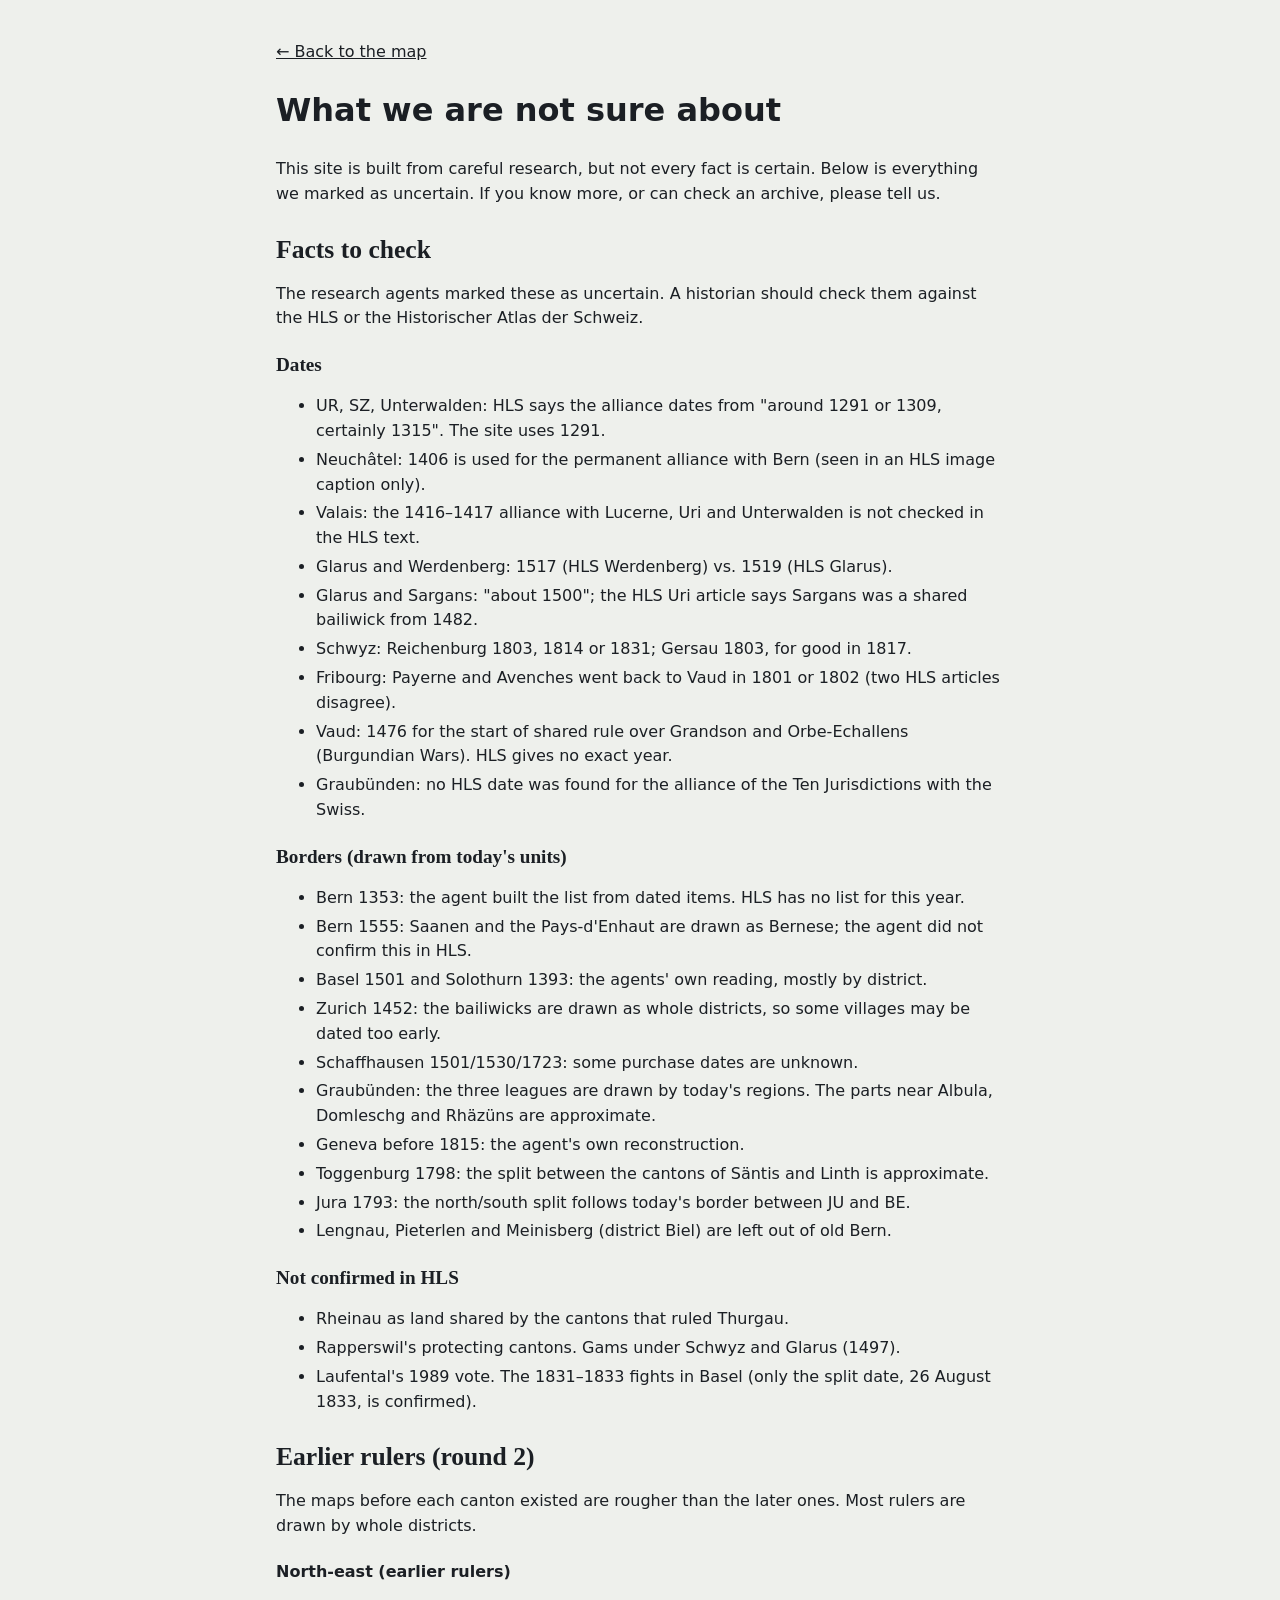
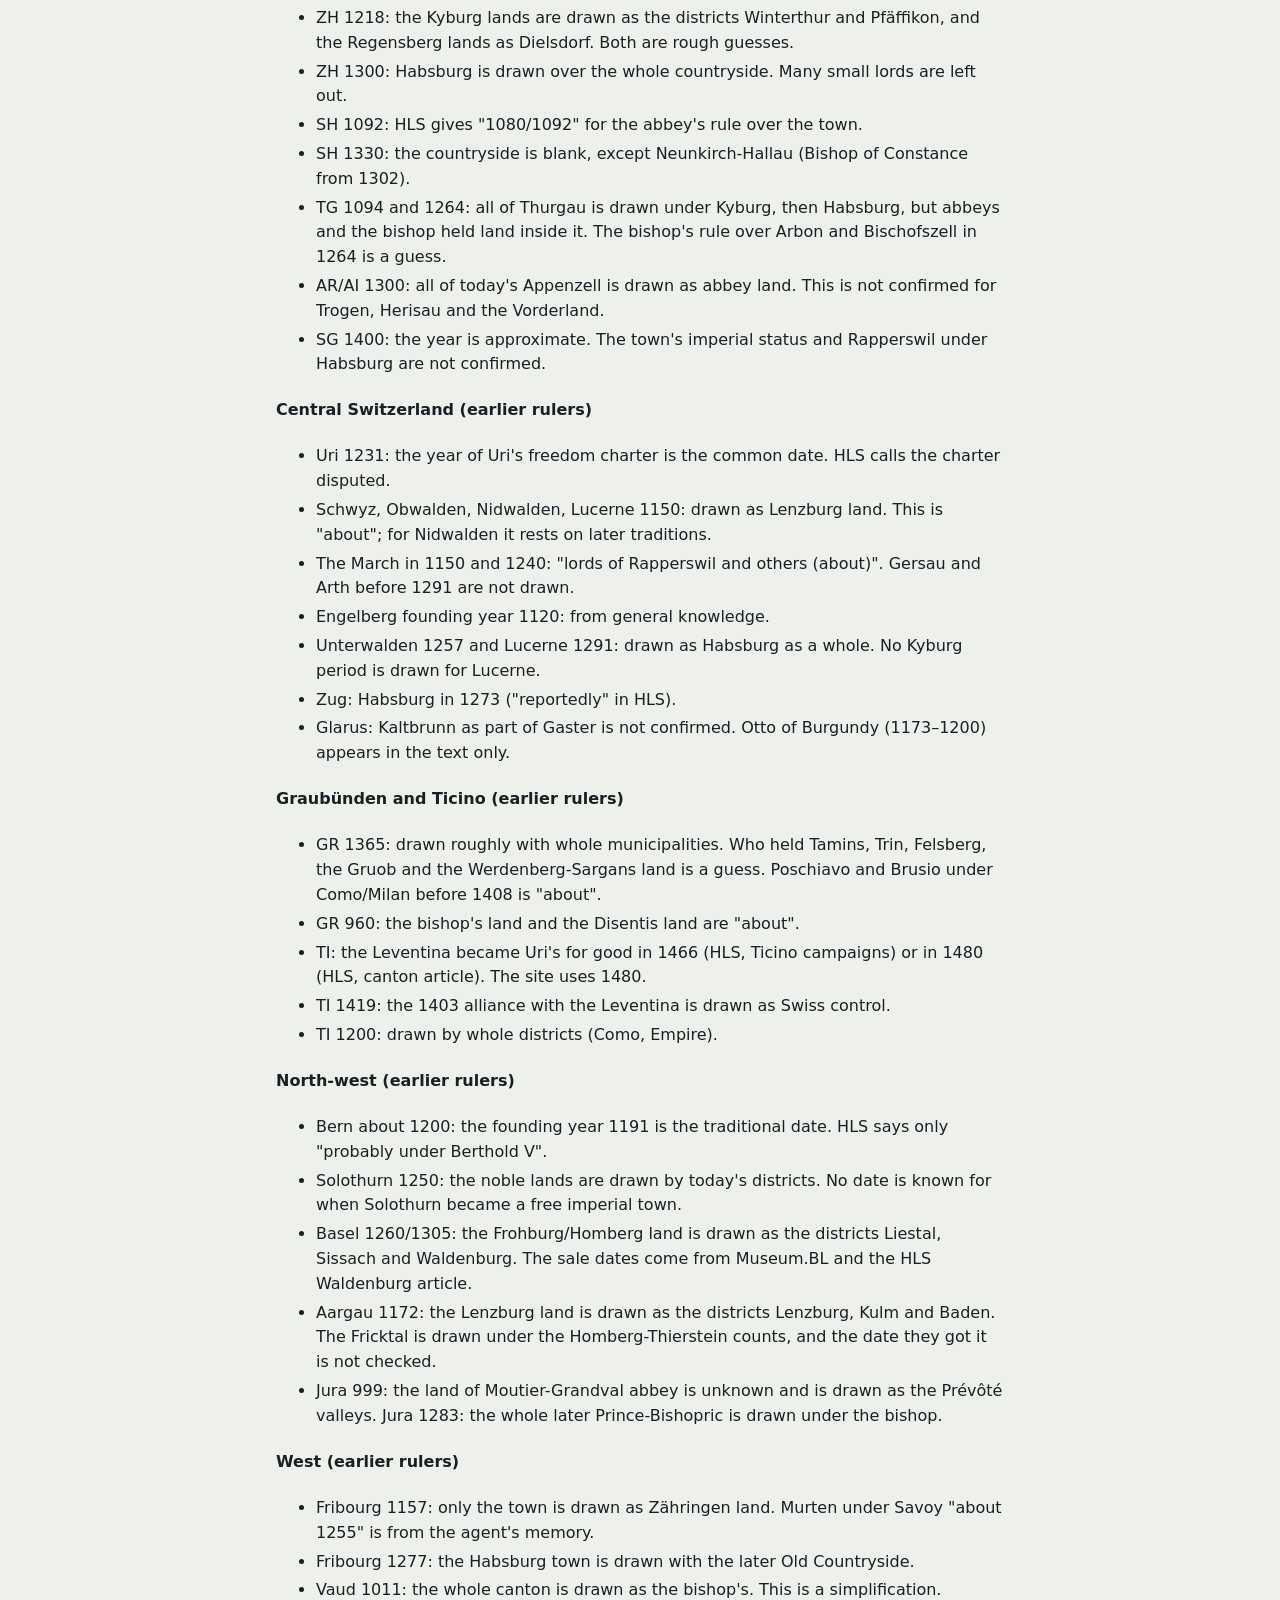
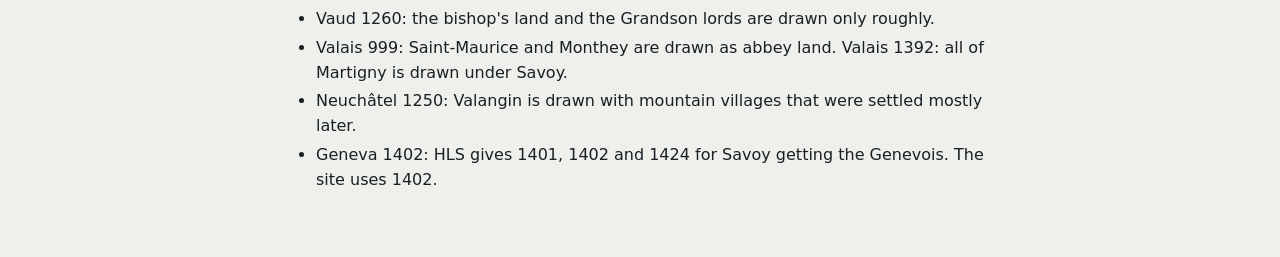
==== uncertain.html @ e4ce3ebe "How Switzerland Grew: Swiss history through maps Main map "Through time" (researched canton borders," ====
<!doctype html>
<html lang="en">
<head>
<meta charset="utf-8">
<meta name="viewport" content="width=device-width, initial-scale=1">
<title>What we are not sure about · How Switzerland Grew</title>
<link rel="stylesheet" href="styles.css">
<style>.doc{max-width:760px;margin:0 auto;padding:24px 16px 48px}.doc h2{font:700 1.6rem/1.2 Fraunces,Georgia,serif;margin:28px 0 8px}.doc h3{font:700 1.2rem/1.3 Fraunces,Georgia,serif;margin:22px 0 6px}.doc li{margin:4px 0}.doc a{color:inherit}</style>
</head>
<body>
<main class="doc">
<p><a href="index.html">← Back to the map</a></p>
<h1>What we are not sure about</h1>
<p>This site is built from careful research, but not every fact is certain. Below is everything we marked as uncertain. If you know more, or can check an archive, please tell us.</p>
<h2>Facts to check</h2>
<p>The research agents marked these as uncertain. A historian should check them against the HLS or the Historischer Atlas der Schweiz.</p>
<h3>Dates</h3>
<ul>
<li>UR, SZ, Unterwalden: HLS says the alliance dates from &quot;around 1291 or 1309, certainly 1315&quot;. The site uses 1291.</li>
<li>Neuchâtel: 1406 is used for the permanent alliance with Bern (seen in an HLS image caption only).</li>
<li>Valais: the 1416–1417 alliance with Lucerne, Uri and Unterwalden is not checked in the HLS text.</li>
<li>Glarus and Werdenberg: 1517 (HLS Werdenberg) vs. 1519 (HLS Glarus).</li>
<li>Glarus and Sargans: &quot;about 1500&quot;; the HLS Uri article says Sargans was a shared bailiwick from 1482.</li>
<li>Schwyz: Reichenburg 1803, 1814 or 1831; Gersau 1803, for good in 1817.</li>
<li>Fribourg: Payerne and Avenches went back to Vaud in 1801 or 1802 (two HLS articles disagree).</li>
<li>Vaud: 1476 for the start of shared rule over Grandson and Orbe-Echallens (Burgundian Wars). HLS gives no exact year.</li>
<li>Graubünden: no HLS date was found for the alliance of the Ten Jurisdictions with the Swiss.</li>
</ul>
<h3>Borders (drawn from today&#x27;s units)</h3>
<ul>
<li>Bern 1353: the agent built the list from dated items. HLS has no list for this year.</li>
<li>Bern 1555: Saanen and the Pays-d&#x27;Enhaut are drawn as Bernese; the agent did not confirm this in HLS.</li>
<li>Basel 1501 and Solothurn 1393: the agents&#x27; own reading, mostly by district.</li>
<li>Zurich 1452: the bailiwicks are drawn as whole districts, so some villages may be dated too early.</li>
<li>Schaffhausen 1501/1530/1723: some purchase dates are unknown.</li>
<li>Graubünden: the three leagues are drawn by today&#x27;s regions. The parts near Albula, Domleschg and Rhäzüns are approximate.</li>
<li>Geneva before 1815: the agent&#x27;s own reconstruction.</li>
<li>Toggenburg 1798: the split between the cantons of Säntis and Linth is approximate.</li>
<li>Jura 1793: the north/south split follows today&#x27;s border between JU and BE.</li>
<li>Lengnau, Pieterlen and Meinisberg (district Biel) are left out of old Bern.</li>
</ul>
<h3>Not confirmed in HLS</h3>
<ul>
<li>Rheinau as land shared by the cantons that ruled Thurgau.</li>
<li>Rapperswil&#x27;s protecting cantons. Gams under Schwyz and Glarus (1497).</li>
<li>Laufental&#x27;s 1989 vote. The 1831–1833 fights in Basel (only the split date, 26 August 1833, is confirmed).</li>
</ul>
<h2>Earlier rulers (round 2)</h2>
<p>The maps before each canton existed are rougher than the later ones. Most rulers are drawn by whole districts.</p>
<h4>North-east (earlier rulers)</h4>
<ul>
<li>ZH 1218: the Kyburg lands are drawn as the districts Winterthur and Pfäffikon, and the Regensberg lands as Dielsdorf. Both are rough guesses.</li>
<li>ZH 1300: Habsburg is drawn over the whole countryside. Many small lords are left out.</li>
<li>SH 1092: HLS gives &quot;1080/1092&quot; for the abbey&#x27;s rule over the town.</li>
<li>SH 1330: the countryside is blank, except Neunkirch-Hallau (Bishop of Constance from 1302).</li>
<li>TG 1094 and 1264: all of Thurgau is drawn under Kyburg, then Habsburg, but abbeys and the bishop held land inside it. The bishop&#x27;s rule over Arbon and Bischofszell in 1264 is a guess.</li>
<li>AR/AI 1300: all of today&#x27;s Appenzell is drawn as abbey land. This is not confirmed for Trogen, Herisau and the Vorderland.</li>
<li>SG 1400: the year is approximate. The town&#x27;s imperial status and Rapperswil under Habsburg are not confirmed.</li>
</ul>
<h4>Central Switzerland (earlier rulers)</h4>
<ul>
<li>Uri 1231: the year of Uri&#x27;s freedom charter is the common date. HLS calls the charter disputed.</li>
<li>Schwyz, Obwalden, Nidwalden, Lucerne 1150: drawn as Lenzburg land. This is &quot;about&quot;; for Nidwalden it rests on later traditions.</li>
<li>The March in 1150 and 1240: &quot;lords of Rapperswil and others (about)&quot;. Gersau and Arth before 1291 are not drawn.</li>
<li>Engelberg founding year 1120: from general knowledge.</li>
<li>Unterwalden 1257 and Lucerne 1291: drawn as Habsburg as a whole. No Kyburg period is drawn for Lucerne.</li>
<li>Zug: Habsburg in 1273 (&quot;reportedly&quot; in HLS).</li>
<li>Glarus: Kaltbrunn as part of Gaster is not confirmed. Otto of Burgundy (1173–1200) appears in the text only.</li>
</ul>
<h4>Graubünden and Ticino (earlier rulers)</h4>
<ul>
<li>GR 1365: drawn roughly with whole municipalities. Who held Tamins, Trin, Felsberg, the Gruob and the Werdenberg-Sargans land is a guess. Poschiavo and Brusio under Como/Milan before 1408 is &quot;about&quot;.</li>
<li>GR 960: the bishop&#x27;s land and the Disentis land are &quot;about&quot;.</li>
<li>TI: the Leventina became Uri&#x27;s for good in 1466 (HLS, Ticino campaigns) or in 1480 (HLS, canton article). The site uses 1480.</li>
<li>TI 1419: the 1403 alliance with the Leventina is drawn as Swiss control.</li>
<li>TI 1200: drawn by whole districts (Como, Empire).</li>
</ul>
<h4>North-west (earlier rulers)</h4>
<ul>
<li>Bern about 1200: the founding year 1191 is the traditional date. HLS says only &quot;probably under Berthold V&quot;.</li>
<li>Solothurn 1250: the noble lands are drawn by today&#x27;s districts. No date is known for when Solothurn became a free imperial town.</li>
<li>Basel 1260/1305: the Frohburg/Homberg land is drawn as the districts Liestal, Sissach and Waldenburg. The sale dates come from Museum.BL and the HLS Waldenburg article.</li>
<li>Aargau 1172: the Lenzburg land is drawn as the districts Lenzburg, Kulm and Baden. The Fricktal is drawn under the Homberg-Thierstein counts, and the date they got it is not checked.</li>
<li>Jura 999: the land of Moutier-Grandval abbey is unknown and is drawn as the Prévôté valleys. Jura 1283: the whole later Prince-Bishopric is drawn under the bishop.</li>
</ul>
<h4>West (earlier rulers)</h4>
<ul>
<li>Fribourg 1157: only the town is drawn as Zähringen land. Murten under Savoy &quot;about 1255&quot; is from the agent&#x27;s memory.</li>
<li>Fribourg 1277: the Habsburg town is drawn with the later Old Countryside.</li>
<li>Vaud 1011: the whole canton is drawn as the bishop&#x27;s. This is a simplification.</li>
<li>Vaud 1260: the bishop&#x27;s land and the Grandson lords are drawn only roughly.</li>
<li>Valais 999: Saint-Maurice and Monthey are drawn as abbey land. Valais 1392: all of Martigny is drawn under Savoy.</li>
<li>Neuchâtel 1250: Valangin is drawn with mountain villages that were settled mostly later.</li>
<li>Geneva 1402: HLS gives 1401, 1402 and 1424 for Savoy getting the Genevois. The site uses 1402.</li>
</ul>
</main>
</body>
</html>
---- styles.css ----
:root {
  --bg: #eef0ec;
  --panel: #fbfbf9;
  --ink: #1b1f24;
  --muted: #5b636c;
  --line: #c9cdc6;
  --empty: #dcdfd8;
  --outside: #e8eae5;
  --border: #ffffff;
  --water: #b9d3e0;
  --accent: #b3261e;
  /* Old confederation in reds, the cantons of 1803 and later in blues. */
  --w1291: #7d1a12;
  --w1353: #b3261e;
  --w1513: #e07052;
  --w1803: #1f5f80;
  --w1815: #4d93b5;
  --w1979: #93c2d6;
  /* Bern mode */
  --bern: #b3261e;
  --shared: #e9a191;
  --oberland: #d49a1c;
  --leman: #3b8a5a;
  --aargau: #1f5f80;
  --former: #b5afa2;
  --jura: #d49a1c;
  --laufen: #1f5f80;
  --moutier: #6a4c9c;
  /* Status before 1798 */
  --k-ally: #3b8a5a;
  --k-one: #d49a1c;
  --k-common: #7a5aa6;
  --k-foreign: #8a97a3;
  --k-old13: #d9a69c;
  --c-core: #b3261e;
  --c-other: #8a97a3;
  /* Earlier rulers: one fixed colour each */
  --lord-habsburg: #c9a227;
  --lord-kyburg: #8c6d46;
  --lord-zahringen: #2f7d6d;
  --lord-lenzburg: #7c9440;
  --lord-savoy: #3a5f9e;
  --lord-bishop: #8e3b62;
  --lord-abbey: #c77fa8;
  --lord-empire: #5f6b76;
  --lord-milan: #c56a2d;
  --lord-noble: #a39a83;
  color-scheme: light;
}
@media (prefers-color-scheme: dark) {
  :root {
    --bg: #14171a;
    --panel: #1c2024;
    --ink: #e9e7e2;
    --muted: #9aa2aa;
    --line: #353b42;
    --empty: #2a2f35;
    --outside: #20252a;
    --border: #14171a;
    --water: #24414f;
    --accent: #f07a64;
    --w1291: #9c2a1f;
    --w1353: #cf3b2e;
    --w1513: #ee8b6f;
    --w1803: #2f78a0;
    --w1815: #5ea7c9;
    --w1979: #a6d0e2;
    --bern: #cf3b2e;
    --shared: #8e4d42;
    --former: #5a564e;
    --k-ally: #4a9e6b;
    --k-common: #8f70bd;
    --k-foreign: #5f6b76;
    --k-old13: #6e3a32;
    --c-core: #cf3b2e;
    --c-other: #5f6b76;
    color-scheme: dark;
  }
}

* { box-sizing: border-box; }
html, body { margin: 0; }
body {
  background: var(--bg);
  color: var(--ink);
  font: 16px/1.55 "IBM Plex Sans", system-ui, sans-serif;
}
button { font: inherit; color: inherit; }
:focus-visible { outline: 3px solid var(--accent); outline-offset: 2px; }

.top {
  display: flex; flex-wrap: wrap; gap: 12px 24px;
  align-items: end; justify-content: space-between;
  padding: 20px 24px 12px;
}
.brand h1 {
  font: 700 clamp(1.6rem, 3vw, 2.3rem)/1.1 "Fraunces", Georgia, serif;
  margin: 0; letter-spacing: -0.01em;
}
.brand p { margin: 4px 0 0; color: var(--muted); }

.modes { display: flex; border: 1px solid var(--line); border-radius: 999px; padding: 3px; background: var(--panel); }
.modes { flex-wrap: wrap; }
.modes button {
  border: 0; background: transparent; padding: 8px 16px; border-radius: 999px;
  cursor: pointer; font-weight: 500; color: var(--muted);
}
.modes button[aria-selected="true"] { background: var(--ink); color: var(--panel); }

.layout {
  display: grid; grid-template-columns: minmax(0, 1fr) 380px;
  gap: 20px; padding: 0 24px 20px; align-items: start;
}
.stage { min-width: 0; }
.map-wrap {
  position: relative; background: var(--panel); border: 1px solid var(--line);
  border-radius: 14px; overflow: hidden;
}
#map { display: block; width: 100%; height: auto; }
.map-note {
  position: absolute; left: 12px; bottom: 10px; right: 12px;
  font-size: 0.8rem; color: var(--muted); pointer-events: none;
}

.territory { stroke: var(--border); stroke-width: 0.8; transition: fill 0.4s; vector-effect: non-scaling-stroke; }
.stripes { stroke: none; pointer-events: none; }
.empty { fill: var(--empty); }
.outline { fill: none; stroke: var(--ink); stroke-width: 0.8; opacity: 0.45; vector-effect: non-scaling-stroke; }
.outside-land { fill: var(--outside); stroke: var(--muted); stroke-width: 0.6; stroke-dasharray: 3 3; opacity: 0.6; vector-effect: non-scaling-stroke; }
.lake { fill: var(--water); stroke: none; }
.focus-line { fill: none; stroke: var(--ink); stroke-width: 1.6; stroke-linejoin: round; vector-effect: non-scaling-stroke; }
.label {
  font: 600 11px "IBM Plex Sans", sans-serif; fill: var(--ink);
  paint-order: stroke; stroke: var(--panel); stroke-width: 3px; stroke-linejoin: round;
  pointer-events: none; text-anchor: middle;
}
.label.off { fill: var(--muted); font-weight: 400; }
.label.minor { font-weight: 500; }

.picker[hidden] { display: none; }
.picker { margin: 0 0 12px; padding-bottom: 10px; border-bottom: 1px solid var(--line); }
.picker-title { margin: 0 0 4px; font-size: 0.85rem; font-weight: 600; color: var(--muted); }
#picker-map { width: 100%; height: auto; display: block; }
.pick { fill: var(--empty); stroke: var(--panel); stroke-width: 0.8; cursor: pointer; transition: fill 0.2s; }
.pick:hover, .pick:focus-visible { fill: var(--k-old13); outline: none; }
.pick.on { fill: var(--c-core); }
.pick-label { font: 600 8px "IBM Plex Sans", sans-serif; fill: var(--ink); pointer-events: none; text-anchor: middle; }
.pick-label.on { fill: #fff; }
.notes { margin-top: 14px; padding-top: 10px; border-top: 1px solid var(--line); font-size: 0.82rem; color: var(--muted); }
.notes summary { cursor: pointer; font-weight: 600; }
.summary { margin: 0 0 12px; padding-bottom: 12px; border-bottom: 1px solid var(--line); color: var(--muted); font-size: 0.92rem; }
.today-line { fill: none; stroke: var(--ink); stroke-width: 1.2; stroke-dasharray: 4 3; vector-effect: non-scaling-stroke; }
.river-wrap { position: relative; }
.river-map { height: min(68vh, 640px); border: 1px solid var(--line); border-radius: 14px; overflow: hidden; background: var(--panel); }
.fade {
  position: absolute; z-index: 500; left: 12px; bottom: 26px; display: flex; align-items: center; gap: 8px;
  background: var(--panel); border: 1px solid var(--line); border-radius: 999px; padding: 6px 14px; font-size: 0.85rem; font-weight: 600;
}
.fade[hidden] { display: none; }
.fade button { border: 0; background: none; font: inherit; font-weight: 600; cursor: pointer; padding: 0; color: var(--ink); }
.fade button[aria-pressed="true"] { color: #1f6fd1; }
.fade input[hidden] { display: none; }
.river-tip { font: 600 12px "IBM Plex Sans", sans-serif; }
.why { margin: 4px 0 14px; padding: 10px 12px; background: var(--bg); border-left: 3px solid #1f6fd1; border-radius: 6px; }
.why[hidden] { display: none; }
.why summary { cursor: pointer; font-weight: 600; }
.why p { margin: 8px 0 0; font-size: 0.92rem; }
.gantt { margin: 4px 0 14px; }
.gantt[hidden] { display: none; }
.gantt figcaption { font-size: 0.85rem; color: var(--muted); margin-bottom: 4px; }
.gantt svg { width: 100%; height: auto; display: block; }
.gantt .gx { font: 500 9px "IBM Plex Sans", sans-serif; fill: var(--muted); text-anchor: middle; }
.gantt .gl { stroke: var(--line); stroke-width: 0.6; }
.gantt .gname { font: 500 9.5px "IBM Plex Sans", sans-serif; fill: var(--ink); text-anchor: end; }
.gantt .row { cursor: pointer; outline: none; }
.gantt .row .hit { fill: transparent; }
.gantt .row:hover .hit, .gantt .row:focus-visible .hit { fill: var(--bg); }
.gantt .row.off { opacity: 0.35; }
.gantt .now { stroke: var(--ink); stroke-width: 1.2; stroke-dasharray: 3 2; }
.river-image { margin: 4px 0 14px; }
.river-image[hidden] { display: none; }
.river-image img { width: 100%; height: auto; display: block; border-radius: 8px; border: 1px solid var(--line); }
.river-image figcaption { font-size: 0.8rem; color: var(--muted); margin-top: 6px; }
.river-image figcaption a { color: inherit; }
.river-pick { margin: 0 0 12px; padding-bottom: 12px; border-bottom: 1px solid var(--line); }
.river-pick[hidden] { display: none; }
.chips { display: flex; flex-wrap: wrap; gap: 6px; max-height: 7.6rem; overflow-y: auto; padding: 2px; }
.chips button {
  border: 1px solid var(--line); background: var(--bg); border-radius: 999px; padding: 4px 10px;
  font-size: 0.85rem; cursor: pointer;
}
.chip-head { flex-basis: 100%; font-size: 0.75rem; font-weight: 600; color: var(--muted); text-transform: uppercase; letter-spacing: 0.04em; margin-top: 4px; }
.gantt .gname.regional { fill: var(--muted); }
.chips button[aria-pressed="true"] { background: var(--ink); color: var(--panel); border-color: var(--ink); }
.timeline {
  display: flex; align-items: center; gap: 6px; margin-top: 12px;
}
.step {
  flex: none; width: 38px; height: 38px; border-radius: 50%;
  border: 1px solid var(--line); background: var(--panel); cursor: pointer; font-size: 1.2rem; line-height: 1;
}
.step.play { font-size: 0.85rem; }
.ticks {
  flex: 1; display: flex; gap: 4px; list-style: none; margin: 0; padding: 0;
  overflow-x: auto; scrollbar-width: thin;
}
.ticks li { flex: 1 0 auto; }
.ticks button {
  width: 100%; border: 1px solid transparent; background: transparent; border-radius: 8px;
  padding: 6px 6px; cursor: pointer; font-variant-numeric: tabular-nums; font-size: 0.85rem; color: var(--muted);
  border-bottom: 3px solid var(--line);
}
.ticks button[aria-current="true"] { color: var(--ink); font-weight: 600; border-bottom-color: var(--accent); background: var(--panel); }

.panel {
  background: var(--panel); border: 1px solid var(--line); border-radius: 14px;
  padding: 22px 22px 18px; position: sticky; top: 16px;
}
.year {
  margin: 0; font: 700 3.2rem/1 "Fraunces", Georgia, serif; color: var(--accent);
  font-variant-numeric: tabular-nums;
}
.year.long { font-size: 2.2rem; }
.panel h2 { font: 700 1.35rem/1.25 "Fraunces", Georgia, serif; margin: 8px 0 10px; }
.text p { margin: 0 0 10px; }
.stat { margin: 6px 0 12px; font-weight: 600; }
.stat span { color: var(--muted); font-weight: 400; }
.legend { list-style: none; margin: 0; padding: 12px 0 0; border-top: 1px solid var(--line); display: grid; gap: 6px; font-size: 0.88rem; }
.legend li { display: flex; gap: 8px; align-items: flex-start; }
.swatch { flex: none; width: 14px; height: 14px; border-radius: 3px; margin-top: 3px; }
.chart { margin: 16px 0 0; padding-top: 12px; border-top: 1px solid var(--line); }
.chart figcaption { font-size: 0.85rem; color: var(--muted); margin-bottom: 6px; }
#chart-svg { width: 100%; height: auto; display: block; }
.bar { fill: var(--former); }
.bar.on { fill: var(--bern); }
.bar-label { font: 500 10px "IBM Plex Sans", sans-serif; fill: var(--muted); text-anchor: middle; }
.bar-value { font: 600 10px "IBM Plex Sans", sans-serif; fill: var(--ink); text-anchor: middle; }

.foot { padding: 4px 24px 32px; color: var(--muted); font-size: 0.85rem; max-width: 900px; }
.foot a { color: inherit; }

@media (max-width: 900px) {
  .top { padding: 16px 16px 10px; }
  .layout { grid-template-columns: minmax(0, 1fr); padding: 0 16px 16px; }
  .panel { position: static; }
  .foot { padding: 4px 16px 24px; }
  .modes { width: 100%; }
  .modes button { flex: 1; padding: 8px 8px; font-size: 0.9rem; }
  .year { font-size: 2.6rem; }
  .map-note { position: static; padding: 0 12px 10px; }
}
.legend[hidden] { display: none; }

/* Layout v2: links to the other site, Stories page */
.links a { color: var(--muted); font-size: 0.9rem; }
.links a:hover { color: var(--ink); }
.layout[hidden], .stories[hidden] { display: none; }
.back { color: var(--muted); font-size: 0.9rem; }
.back[hidden] { display: none; }
.stories { padding: 0 24px 24px; max-width: 1100px; }
.stories h2 { font: 700 1.8rem/1.2 "Fraunces", Georgia, serif; margin: 4px 0 4px; }
.cards { list-style: none; padding: 0; margin: 16px 0 0; display: grid; grid-template-columns: repeat(auto-fill, minmax(240px, 1fr)); gap: 14px; }
.card { background: var(--panel); border: 1px solid var(--line); border-radius: 14px; padding: 16px; display: flex; flex-direction: column; gap: 6px; }
.card h3 { margin: 0; font: 700 1.15rem/1.25 "Fraunces", Georgia, serif; }
.card p { margin: 0; color: var(--muted); font-size: 0.92rem; flex: 1; }
.card button { align-self: flex-start; margin-top: 6px; border: 0; background: var(--ink); color: var(--panel); border-radius: 999px; padding: 6px 14px; cursor: pointer; font-weight: 500; }
.card.later { opacity: 0.6; }
.badge { align-self: flex-start; font-size: 0.72rem; text-transform: uppercase; letter-spacing: 0.05em; color: var(--muted); border: 1px solid var(--line); border-radius: 999px; padding: 1px 8px; }
@media (max-width: 900px) { .stories { padding: 0 16px 16px; } }
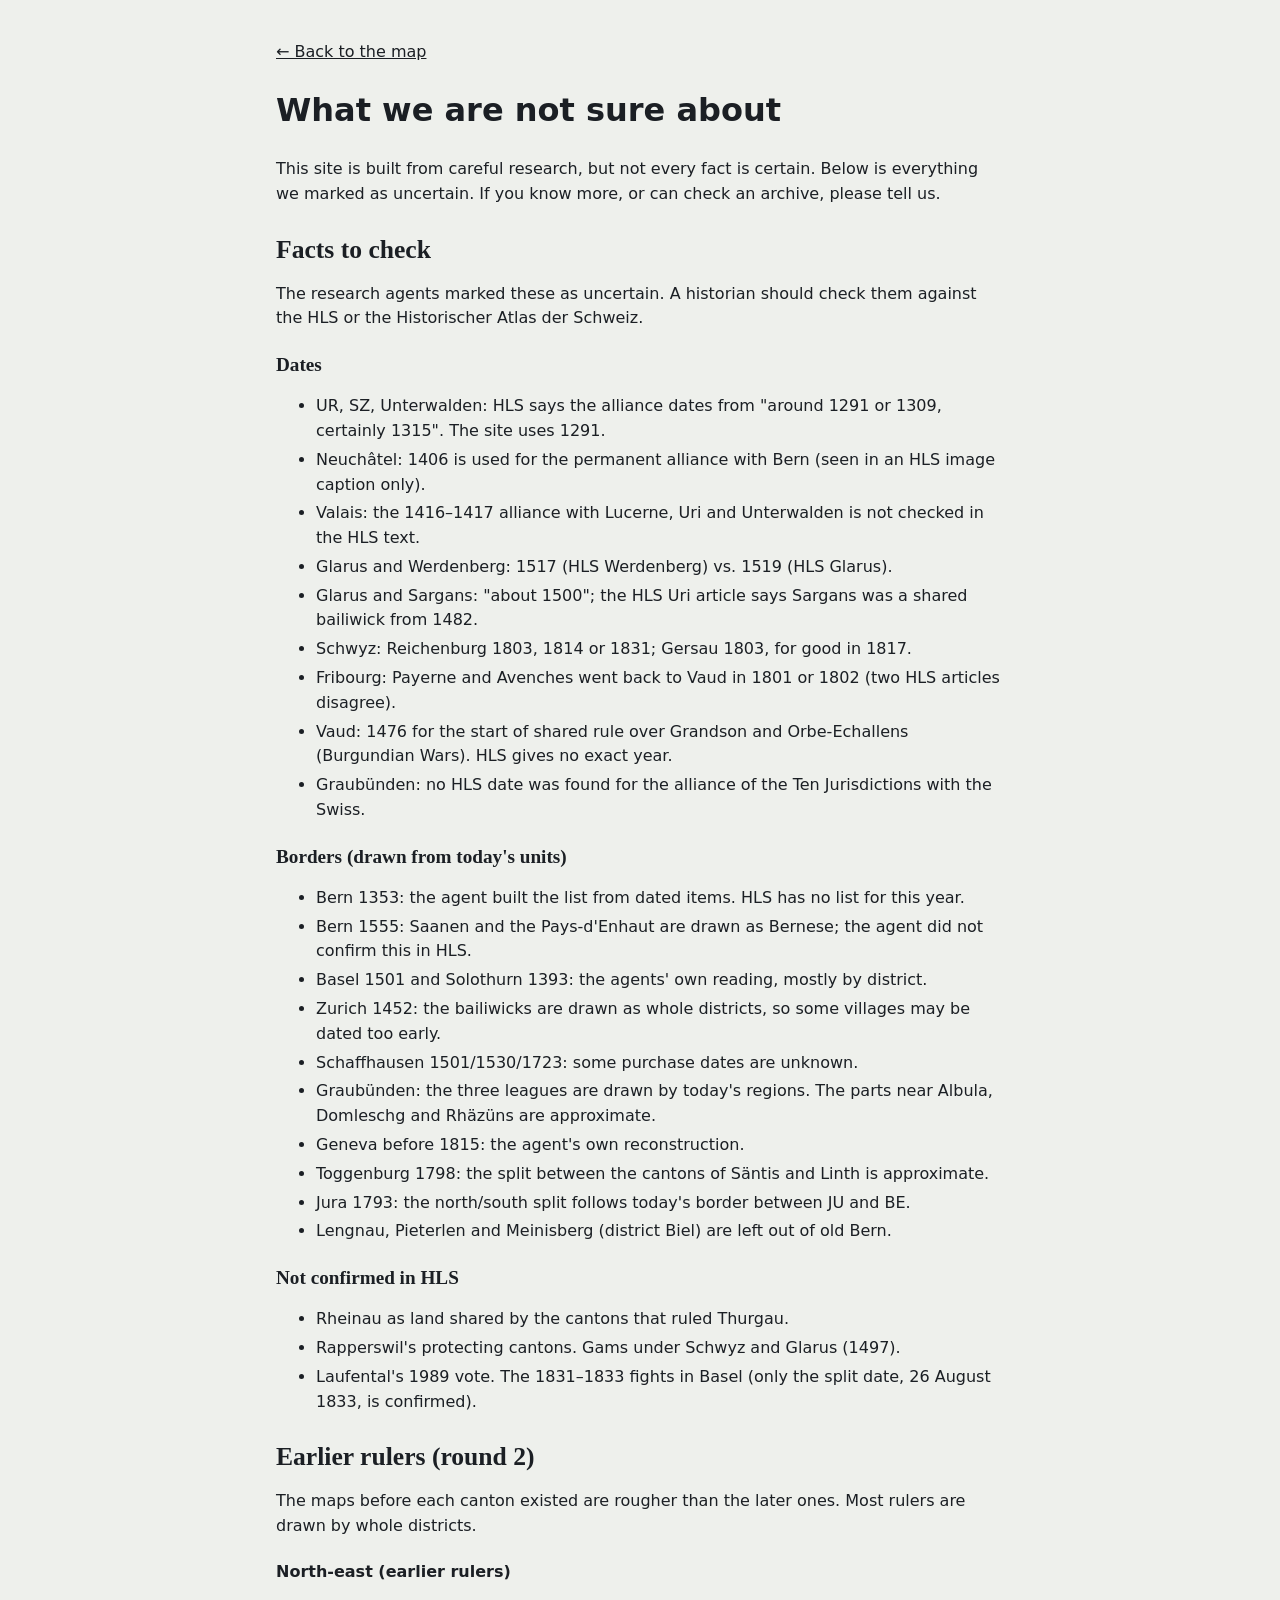
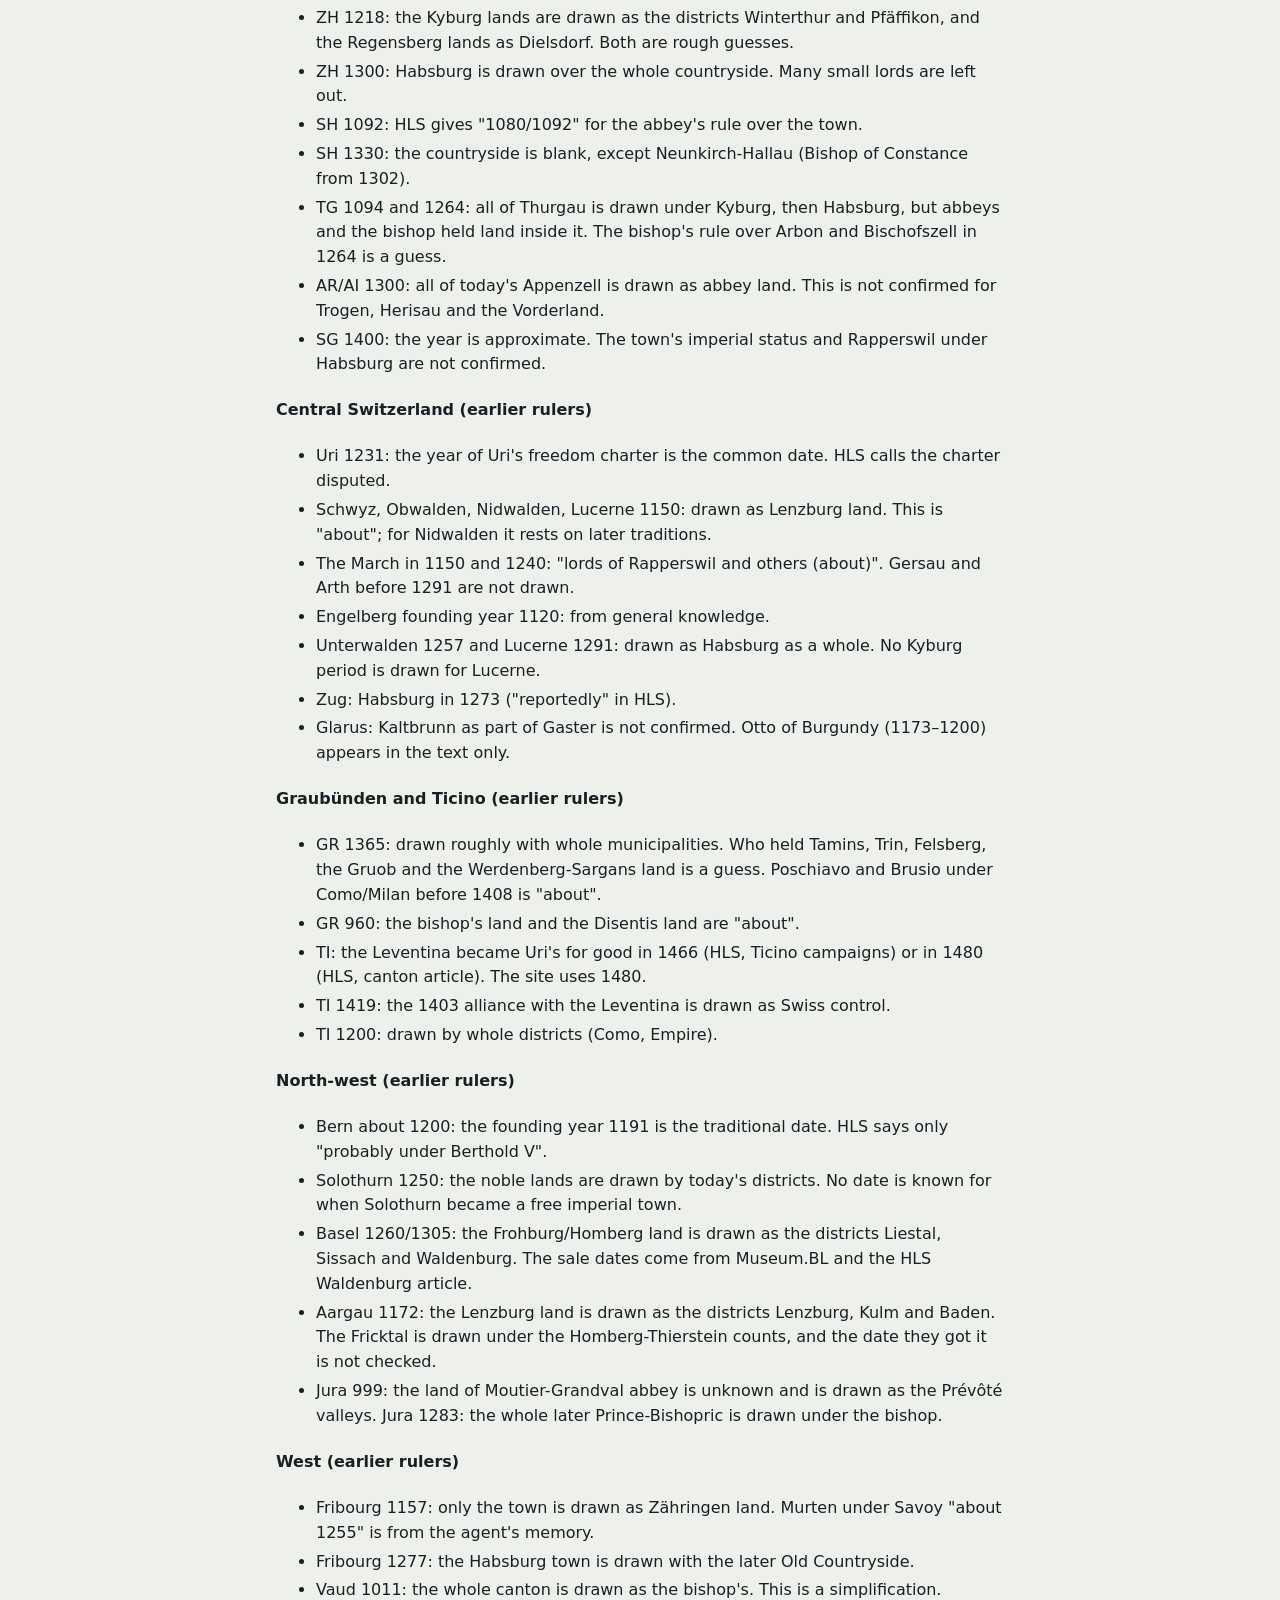
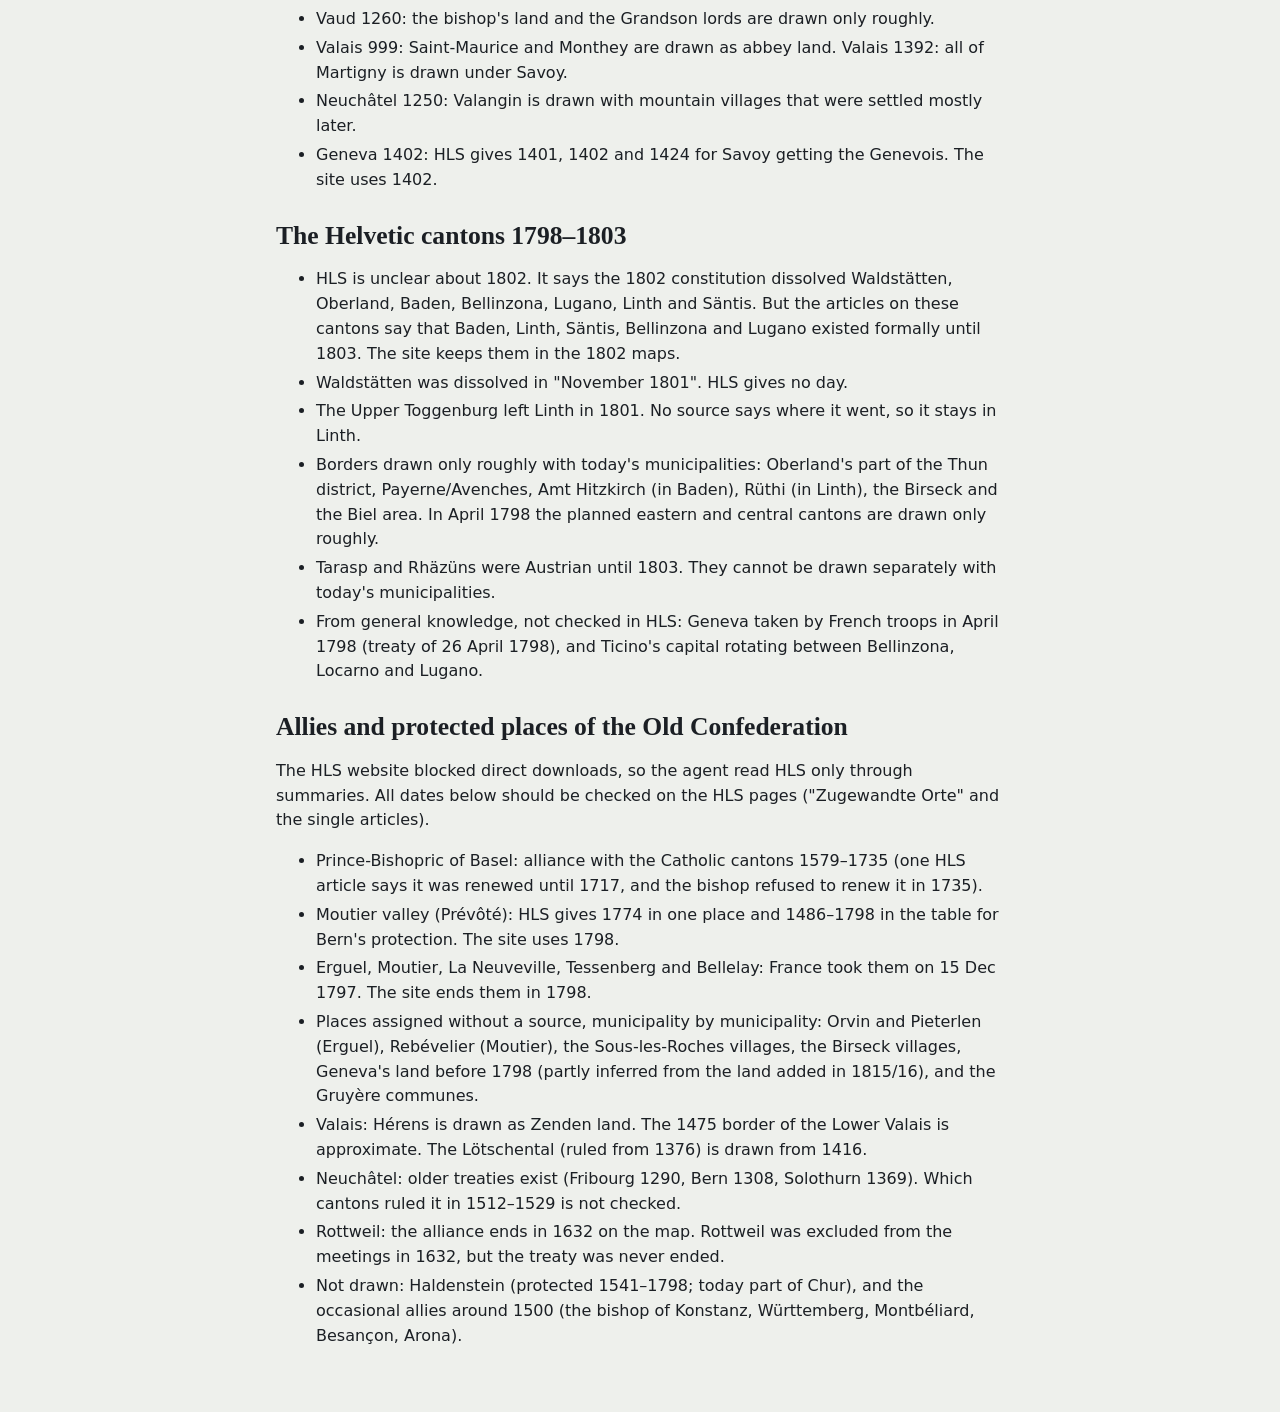
==== commit 2a93cb06: "Phase 2: the full Old Confederation and the Helvetic cantons - 30 allies, protected places and ruled" ====
--- a/uncertain.html
+++ b/uncertain.html
@@ -93,6 +93,27 @@
 <li>Neuchâtel 1250: Valangin is drawn with mountain villages that were settled mostly later.</li>
 <li>Geneva 1402: HLS gives 1401, 1402 and 1424 for Savoy getting the Genevois. The site uses 1402.</li>
 </ul>
+<h2>The Helvetic cantons 1798–1803</h2>
+<ul>
+<li>HLS is unclear about 1802. It says the 1802 constitution dissolved Waldstätten, Oberland, Baden, Bellinzona, Lugano, Linth and Säntis. But the articles on these cantons say that Baden, Linth, Säntis, Bellinzona and Lugano existed formally until 1803. The site keeps them in the 1802 maps.</li>
+<li>Waldstätten was dissolved in &quot;November 1801&quot;. HLS gives no day.</li>
+<li>The Upper Toggenburg left Linth in 1801. No source says where it went, so it stays in Linth.</li>
+<li>Borders drawn only roughly with today&#x27;s municipalities: Oberland&#x27;s part of the Thun district, Payerne/Avenches, Amt Hitzkirch (in Baden), Rüthi (in Linth), the Birseck and the Biel area. In April 1798 the planned eastern and central cantons are drawn only roughly.</li>
+<li>Tarasp and Rhäzüns were Austrian until 1803. They cannot be drawn separately with today&#x27;s municipalities.</li>
+<li>From general knowledge, not checked in HLS: Geneva taken by French troops in April 1798 (treaty of 26 April 1798), and Ticino&#x27;s capital rotating between Bellinzona, Locarno and Lugano.</li>
+</ul>
+<h2>Allies and protected places of the Old Confederation</h2>
+<p>The HLS website blocked direct downloads, so the agent read HLS only through summaries. All dates below should be checked on the HLS pages (&quot;Zugewandte Orte&quot; and the single articles).</p>
+<ul>
+<li>Prince-Bishopric of Basel: alliance with the Catholic cantons 1579–1735 (one HLS article says it was renewed until 1717, and the bishop refused to renew it in 1735).</li>
+<li>Moutier valley (Prévôté): HLS gives 1774 in one place and 1486–1798 in the table for Bern&#x27;s protection. The site uses 1798.</li>
+<li>Erguel, Moutier, La Neuveville, Tessenberg and Bellelay: France took them on 15 Dec 1797. The site ends them in 1798.</li>
+<li>Places assigned without a source, municipality by municipality: Orvin and Pieterlen (Erguel), Rebévelier (Moutier), the Sous-les-Roches villages, the Birseck villages, Geneva&#x27;s land before 1798 (partly inferred from the land added in 1815/16), and the Gruyère communes.</li>
+<li>Valais: Hérens is drawn as Zenden land. The 1475 border of the Lower Valais is approximate. The Lötschental (ruled from 1376) is drawn from 1416.</li>
+<li>Neuchâtel: older treaties exist (Fribourg 1290, Bern 1308, Solothurn 1369). Which cantons ruled it in 1512–1529 is not checked.</li>
+<li>Rottweil: the alliance ends in 1632 on the map. Rottweil was excluded from the meetings in 1632, but the treaty was never ended.</li>
+<li>Not drawn: Haldenstein (protected 1541–1798; today part of Chur), and the occasional allies around 1500 (the bishop of Konstanz, Württemberg, Montbéliard, Besançon, Arona).</li>
+</ul>
 </main>
 </body>
 </html>
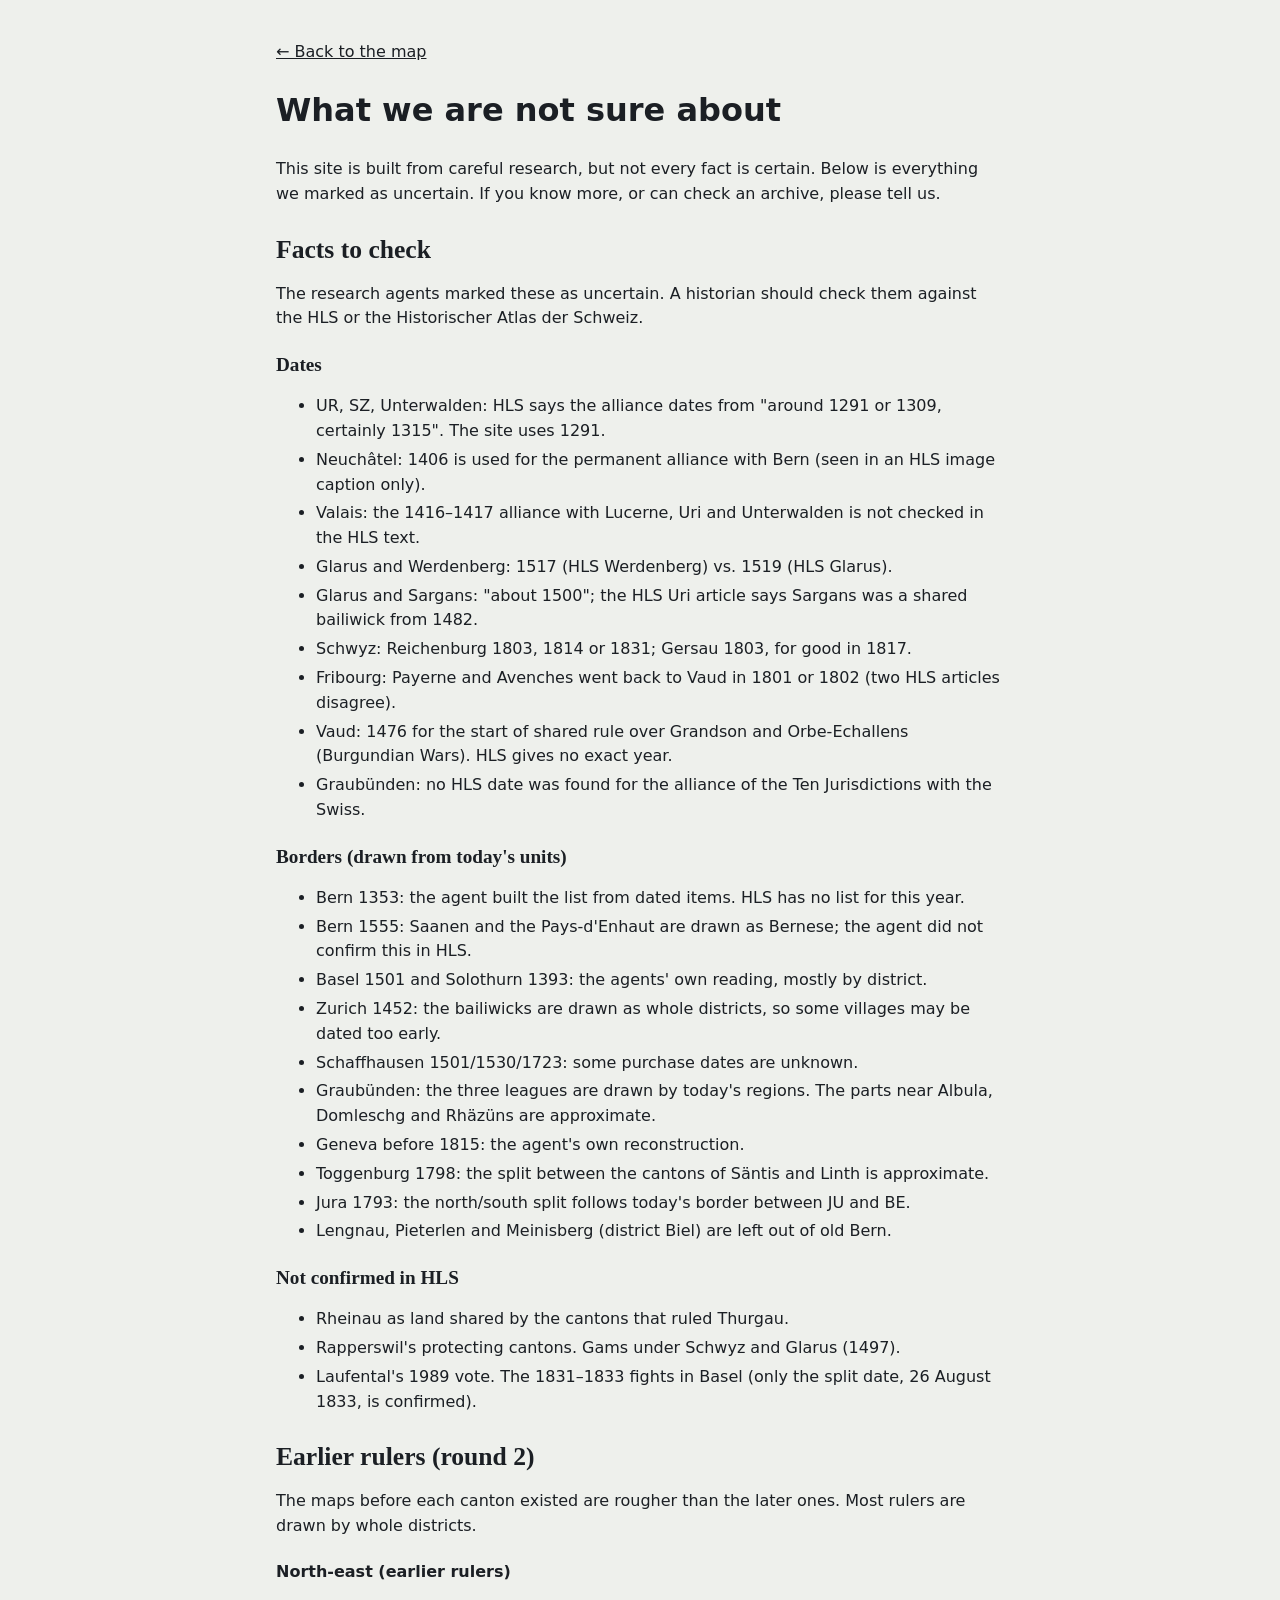
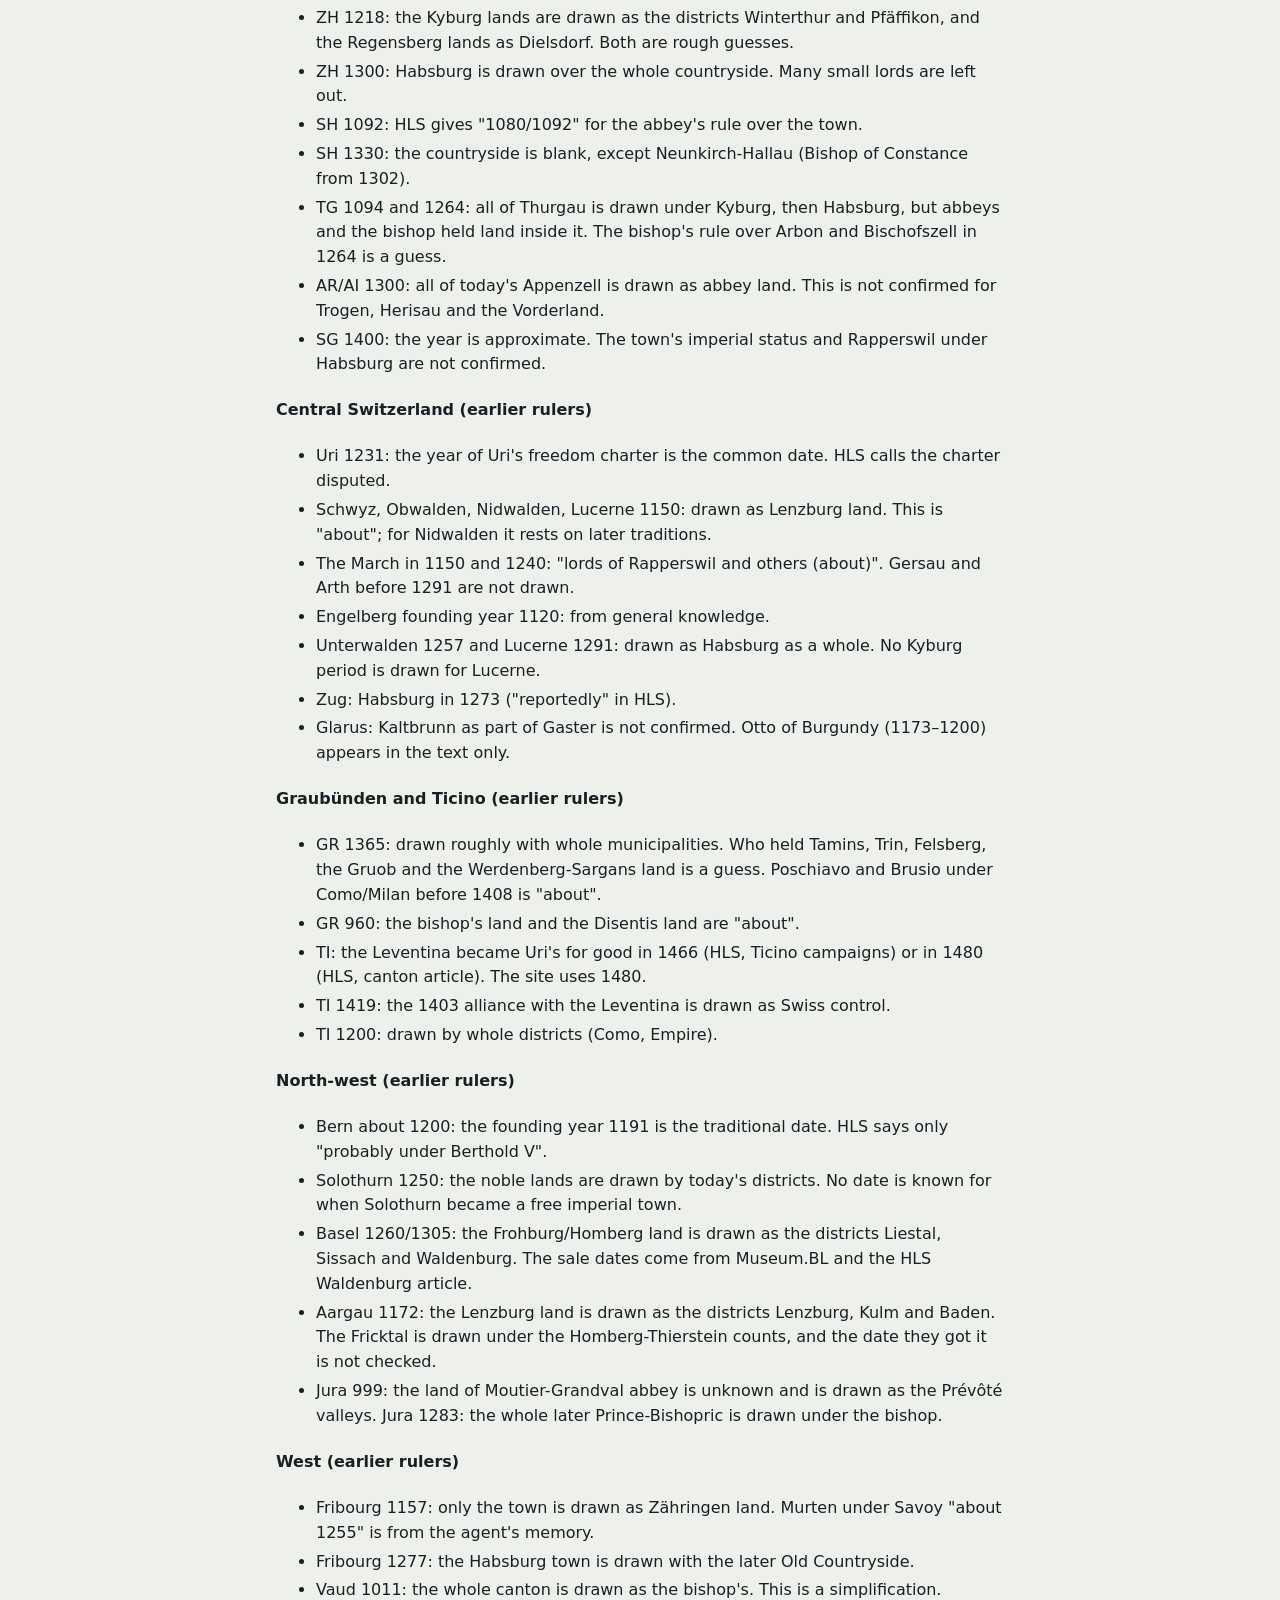
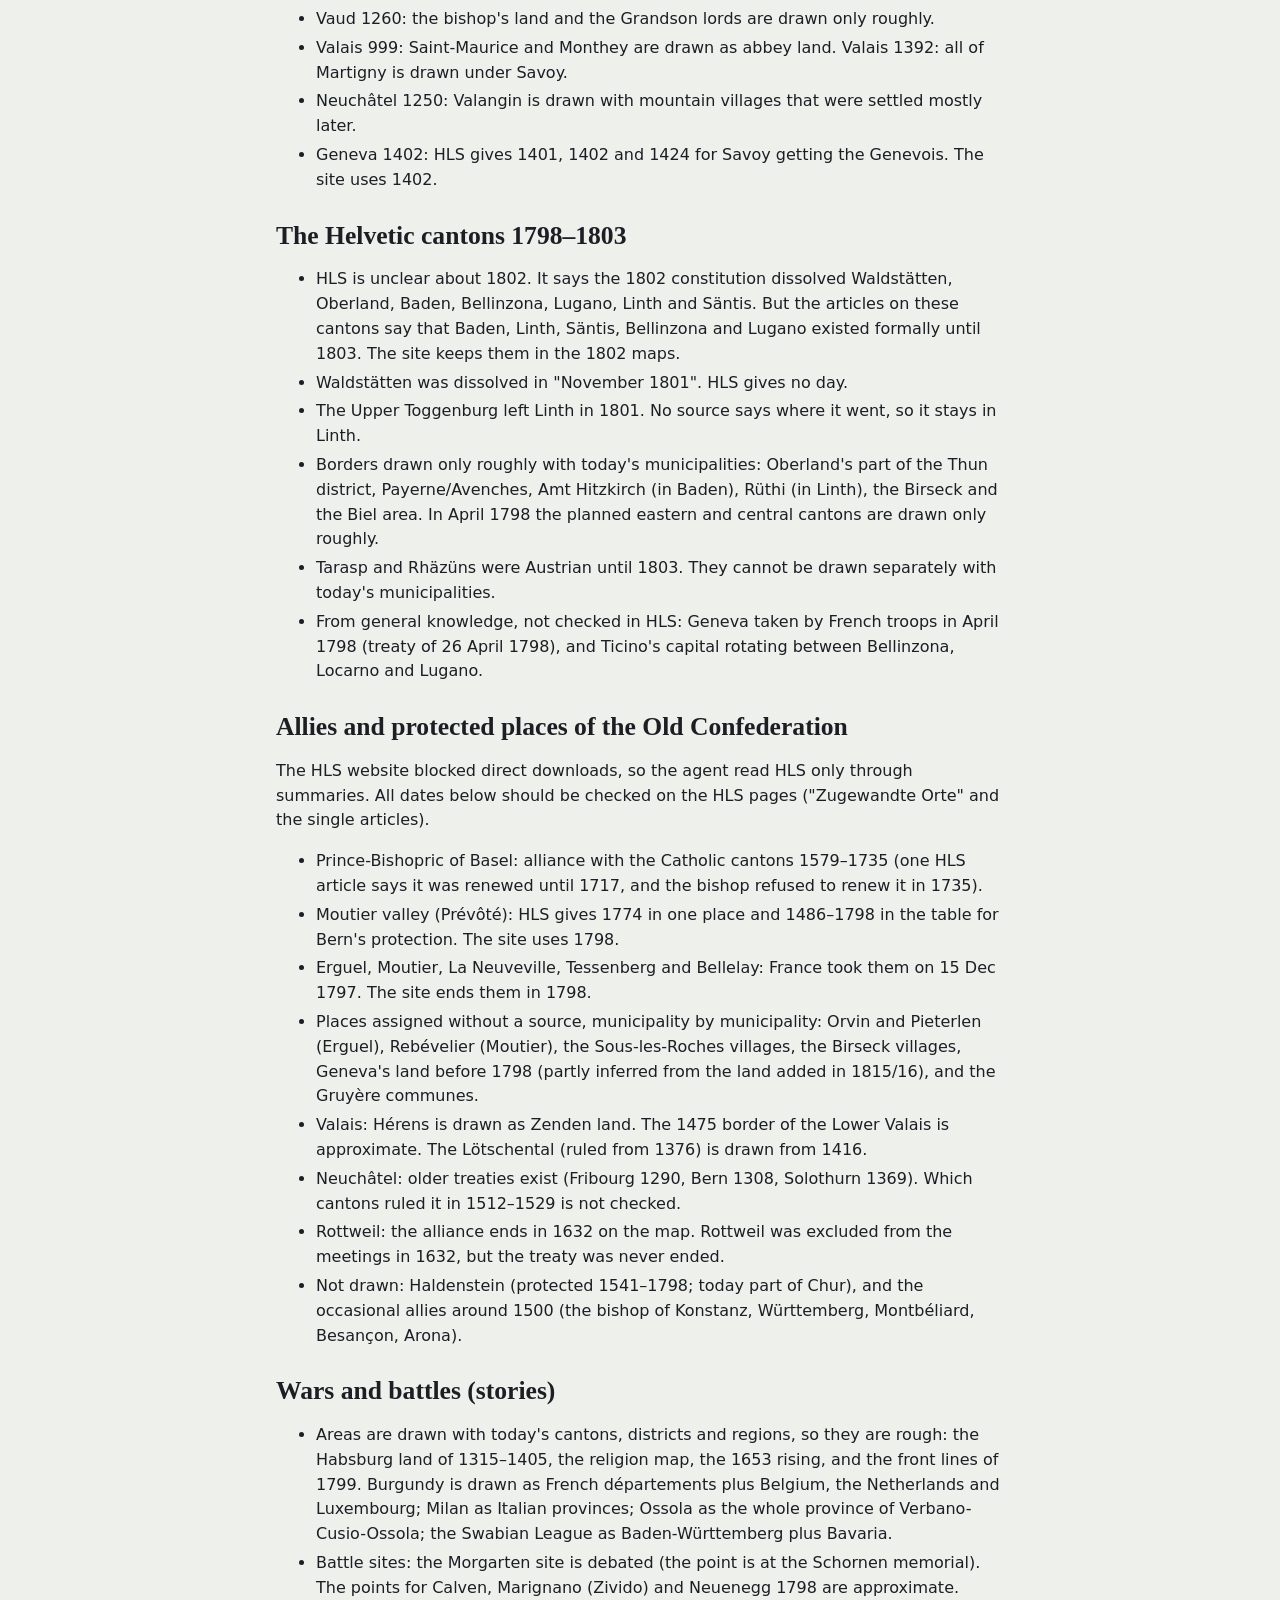
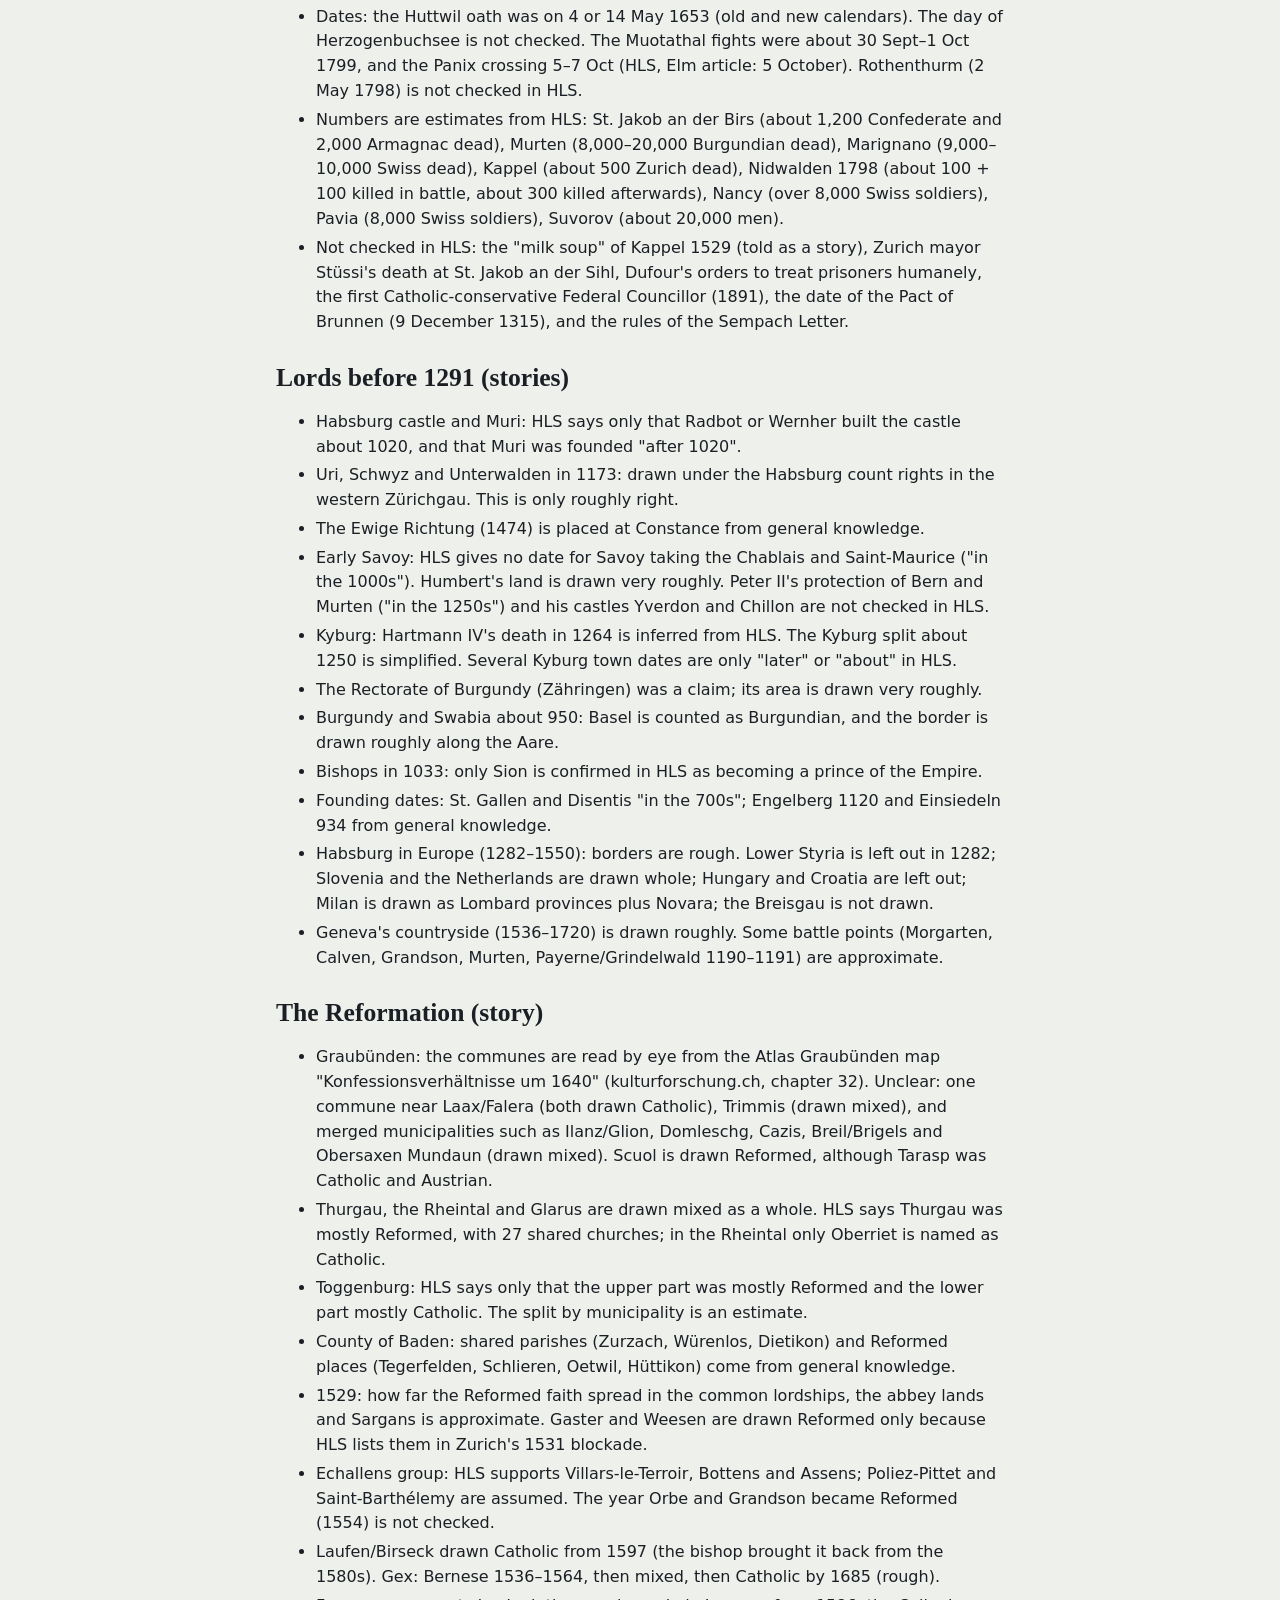
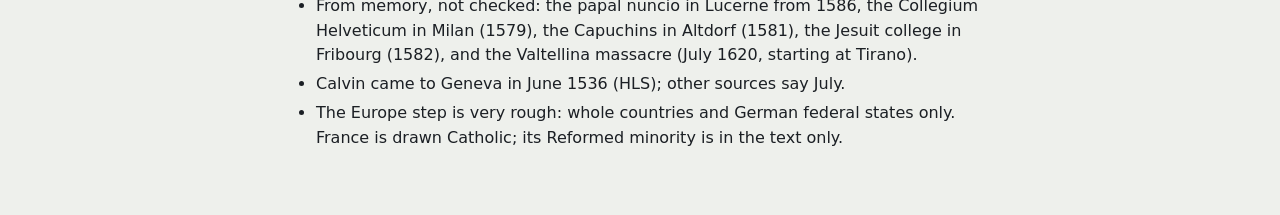
==== commit 7965a157: "Phases 3-5: lords, the Reformation, wars and battles - Europe map (Natural Earth, public domain): to" ====
--- a/uncertain.html
+++ b/uncertain.html
@@ -114,6 +114,41 @@
 <li>Rottweil: the alliance ends in 1632 on the map. Rottweil was excluded from the meetings in 1632, but the treaty was never ended.</li>
 <li>Not drawn: Haldenstein (protected 1541–1798; today part of Chur), and the occasional allies around 1500 (the bishop of Konstanz, Württemberg, Montbéliard, Besançon, Arona).</li>
 </ul>
+<h2>Wars and battles (stories)</h2>
+<ul>
+<li>Areas are drawn with today&#x27;s cantons, districts and regions, so they are rough: the Habsburg land of 1315–1405, the religion map, the 1653 rising, and the front lines of 1799. Burgundy is drawn as French départements plus Belgium, the Netherlands and Luxembourg; Milan as Italian provinces; Ossola as the whole province of Verbano-Cusio-Ossola; the Swabian League as Baden-Württemberg plus Bavaria.</li>
+<li>Battle sites: the Morgarten site is debated (the point is at the Schornen memorial). The points for Calven, Marignano (Zivido) and Neuenegg 1798 are approximate.</li>
+<li>Dates: the Huttwil oath was on 4 or 14 May 1653 (old and new calendars). The day of Herzogenbuchsee is not checked. The Muotathal fights were about 30 Sept–1 Oct 1799, and the Panix crossing 5–7 Oct (HLS, Elm article: 5 October). Rothenthurm (2 May 1798) is not checked in HLS.</li>
+<li>Numbers are estimates from HLS: St. Jakob an der Birs (about 1,200 Confederate and 2,000 Armagnac dead), Murten (8,000–20,000 Burgundian dead), Marignano (9,000–10,000 Swiss dead), Kappel (about 500 Zurich dead), Nidwalden 1798 (about 100 + 100 killed in battle, about 300 killed afterwards), Nancy (over 8,000 Swiss soldiers), Pavia (8,000 Swiss soldiers), Suvorov (about 20,000 men).</li>
+<li>Not checked in HLS: the &quot;milk soup&quot; of Kappel 1529 (told as a story), Zurich mayor Stüssi&#x27;s death at St. Jakob an der Sihl, Dufour&#x27;s orders to treat prisoners humanely, the first Catholic-conservative Federal Councillor (1891), the date of the Pact of Brunnen (9 December 1315), and the rules of the Sempach Letter.</li>
+</ul>
+<h2>Lords before 1291 (stories)</h2>
+<ul>
+<li>Habsburg castle and Muri: HLS says only that Radbot or Wernher built the castle about 1020, and that Muri was founded &quot;after 1020&quot;.</li>
+<li>Uri, Schwyz and Unterwalden in 1173: drawn under the Habsburg count rights in the western Zürichgau. This is only roughly right.</li>
+<li>The Ewige Richtung (1474) is placed at Constance from general knowledge.</li>
+<li>Early Savoy: HLS gives no date for Savoy taking the Chablais and Saint-Maurice (&quot;in the 1000s&quot;). Humbert&#x27;s land is drawn very roughly. Peter II&#x27;s protection of Bern and Murten (&quot;in the 1250s&quot;) and his castles Yverdon and Chillon are not checked in HLS.</li>
+<li>Kyburg: Hartmann IV&#x27;s death in 1264 is inferred from HLS. The Kyburg split about 1250 is simplified. Several Kyburg town dates are only &quot;later&quot; or &quot;about&quot; in HLS.</li>
+<li>The Rectorate of Burgundy (Zähringen) was a claim; its area is drawn very roughly.</li>
+<li>Burgundy and Swabia about 950: Basel is counted as Burgundian, and the border is drawn roughly along the Aare.</li>
+<li>Bishops in 1033: only Sion is confirmed in HLS as becoming a prince of the Empire.</li>
+<li>Founding dates: St. Gallen and Disentis &quot;in the 700s&quot;; Engelberg 1120 and Einsiedeln 934 from general knowledge.</li>
+<li>Habsburg in Europe (1282–1550): borders are rough. Lower Styria is left out in 1282; Slovenia and the Netherlands are drawn whole; Hungary and Croatia are left out; Milan is drawn as Lombard provinces plus Novara; the Breisgau is not drawn.</li>
+<li>Geneva&#x27;s countryside (1536–1720) is drawn roughly. Some battle points (Morgarten, Calven, Grandson, Murten, Payerne/Grindelwald 1190–1191) are approximate.</li>
+</ul>
+<h2>The Reformation (story)</h2>
+<ul>
+<li>Graubünden: the communes are read by eye from the Atlas Graubünden map &quot;Konfessionsverhältnisse um 1640&quot; (kulturforschung.ch, chapter 32). Unclear: one commune near Laax/Falera (both drawn Catholic), Trimmis (drawn mixed), and merged municipalities such as Ilanz/Glion, Domleschg, Cazis, Breil/Brigels and Obersaxen Mundaun (drawn mixed). Scuol is drawn Reformed, although Tarasp was Catholic and Austrian.</li>
+<li>Thurgau, the Rheintal and Glarus are drawn mixed as a whole. HLS says Thurgau was mostly Reformed, with 27 shared churches; in the Rheintal only Oberriet is named as Catholic.</li>
+<li>Toggenburg: HLS says only that the upper part was mostly Reformed and the lower part mostly Catholic. The split by municipality is an estimate.</li>
+<li>County of Baden: shared parishes (Zurzach, Würenlos, Dietikon) and Reformed places (Tegerfelden, Schlieren, Oetwil, Hüttikon) come from general knowledge.</li>
+<li>1529: how far the Reformed faith spread in the common lordships, the abbey lands and Sargans is approximate. Gaster and Weesen are drawn Reformed only because HLS lists them in Zurich&#x27;s 1531 blockade.</li>
+<li>Echallens group: HLS supports Villars-le-Terroir, Bottens and Assens; Poliez-Pittet and Saint-Barthélemy are assumed. The year Orbe and Grandson became Reformed (1554) is not checked.</li>
+<li>Laufen/Birseck drawn Catholic from 1597 (the bishop brought it back from the 1580s). Gex: Bernese 1536–1564, then mixed, then Catholic by 1685 (rough).</li>
+<li>From memory, not checked: the papal nuncio in Lucerne from 1586, the Collegium Helveticum in Milan (1579), the Capuchins in Altdorf (1581), the Jesuit college in Fribourg (1582), and the Valtellina massacre (July 1620, starting at Tirano).</li>
+<li>Calvin came to Geneva in June 1536 (HLS); other sources say July.</li>
+<li>The Europe step is very rough: whole countries and German federal states only. France is drawn Catholic; its Reformed minority is in the text only.</li>
+</ul>
 </main>
 </body>
 </html>
--- a/styles.css
+++ b/styles.css
@@ -45,6 +45,13 @@
   --lord-empire: #5f6b76;
   --lord-milan: #c56a2d;
   --lord-noble: #a39a83;
+  /* Stories: other sides and religions */
+  --s-burgundy: #a0522d;
+  --s-france: #2b4c9a;
+  --s-enemy: #5a5f66;
+  --s-reformed: #2f6fb3;
+  --s-catholic: #d4a017;
+  --s-mixed: #8a6bb8;
   color-scheme: light;
 }
 @media (prefers-color-scheme: dark) {
@@ -267,3 +274,9 @@
 .card.later { opacity: 0.6; }
 .badge { align-self: flex-start; font-size: 0.72rem; text-transform: uppercase; letter-spacing: 0.05em; color: var(--muted); border: 1px solid var(--line); border-radius: 999px; padding: 1px 8px; }
 @media (max-width: 900px) { .stories { padding: 0 16px 16px; } }
+
+/* Europe background and story points */
+.eu-country { fill: var(--outside); stroke: var(--line); stroke-width: 0.6; vector-effect: non-scaling-stroke; }
+.place circle { fill: #333; stroke: #fff; vector-effect: non-scaling-stroke; }
+.place.battle circle { fill: #c8281e; }
+.place text { font-family: "IBM Plex Sans", sans-serif; font-weight: 600; fill: var(--ink); paint-order: stroke; stroke: var(--panel); stroke-linejoin: round; }
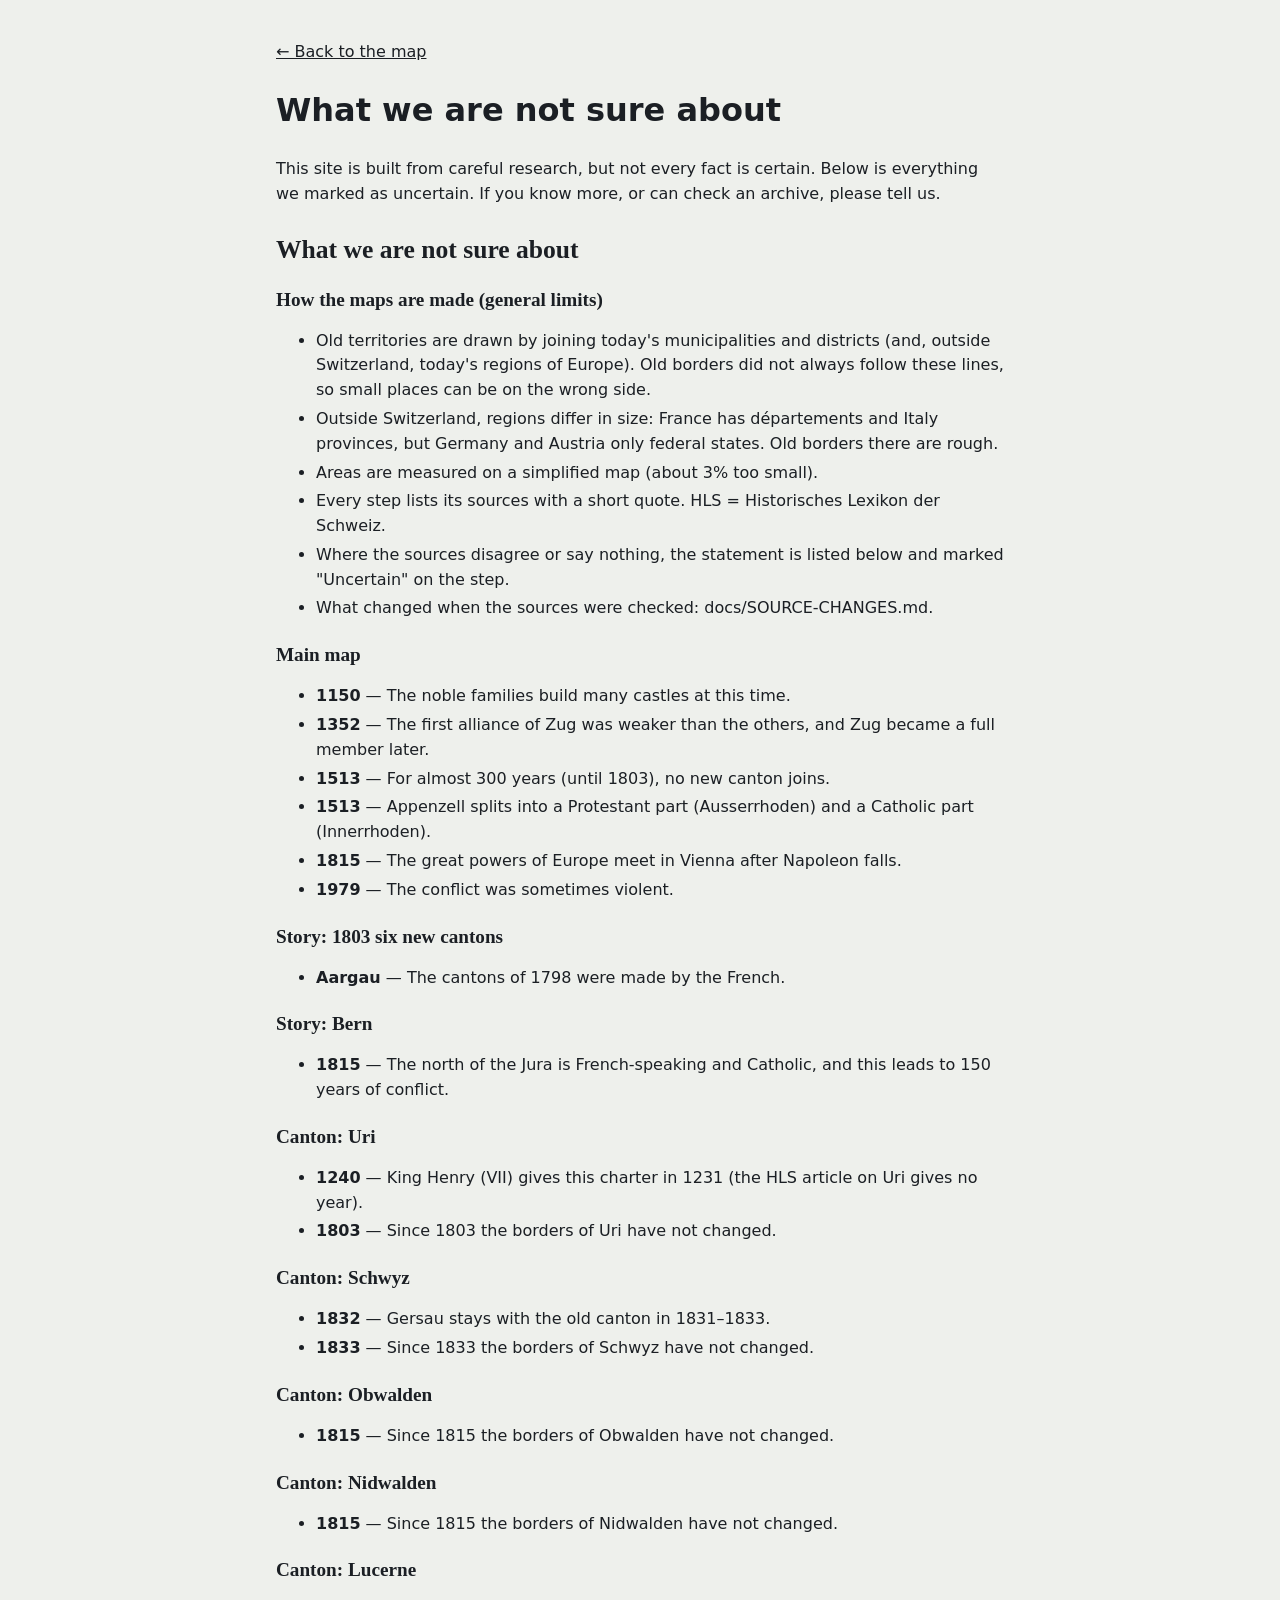
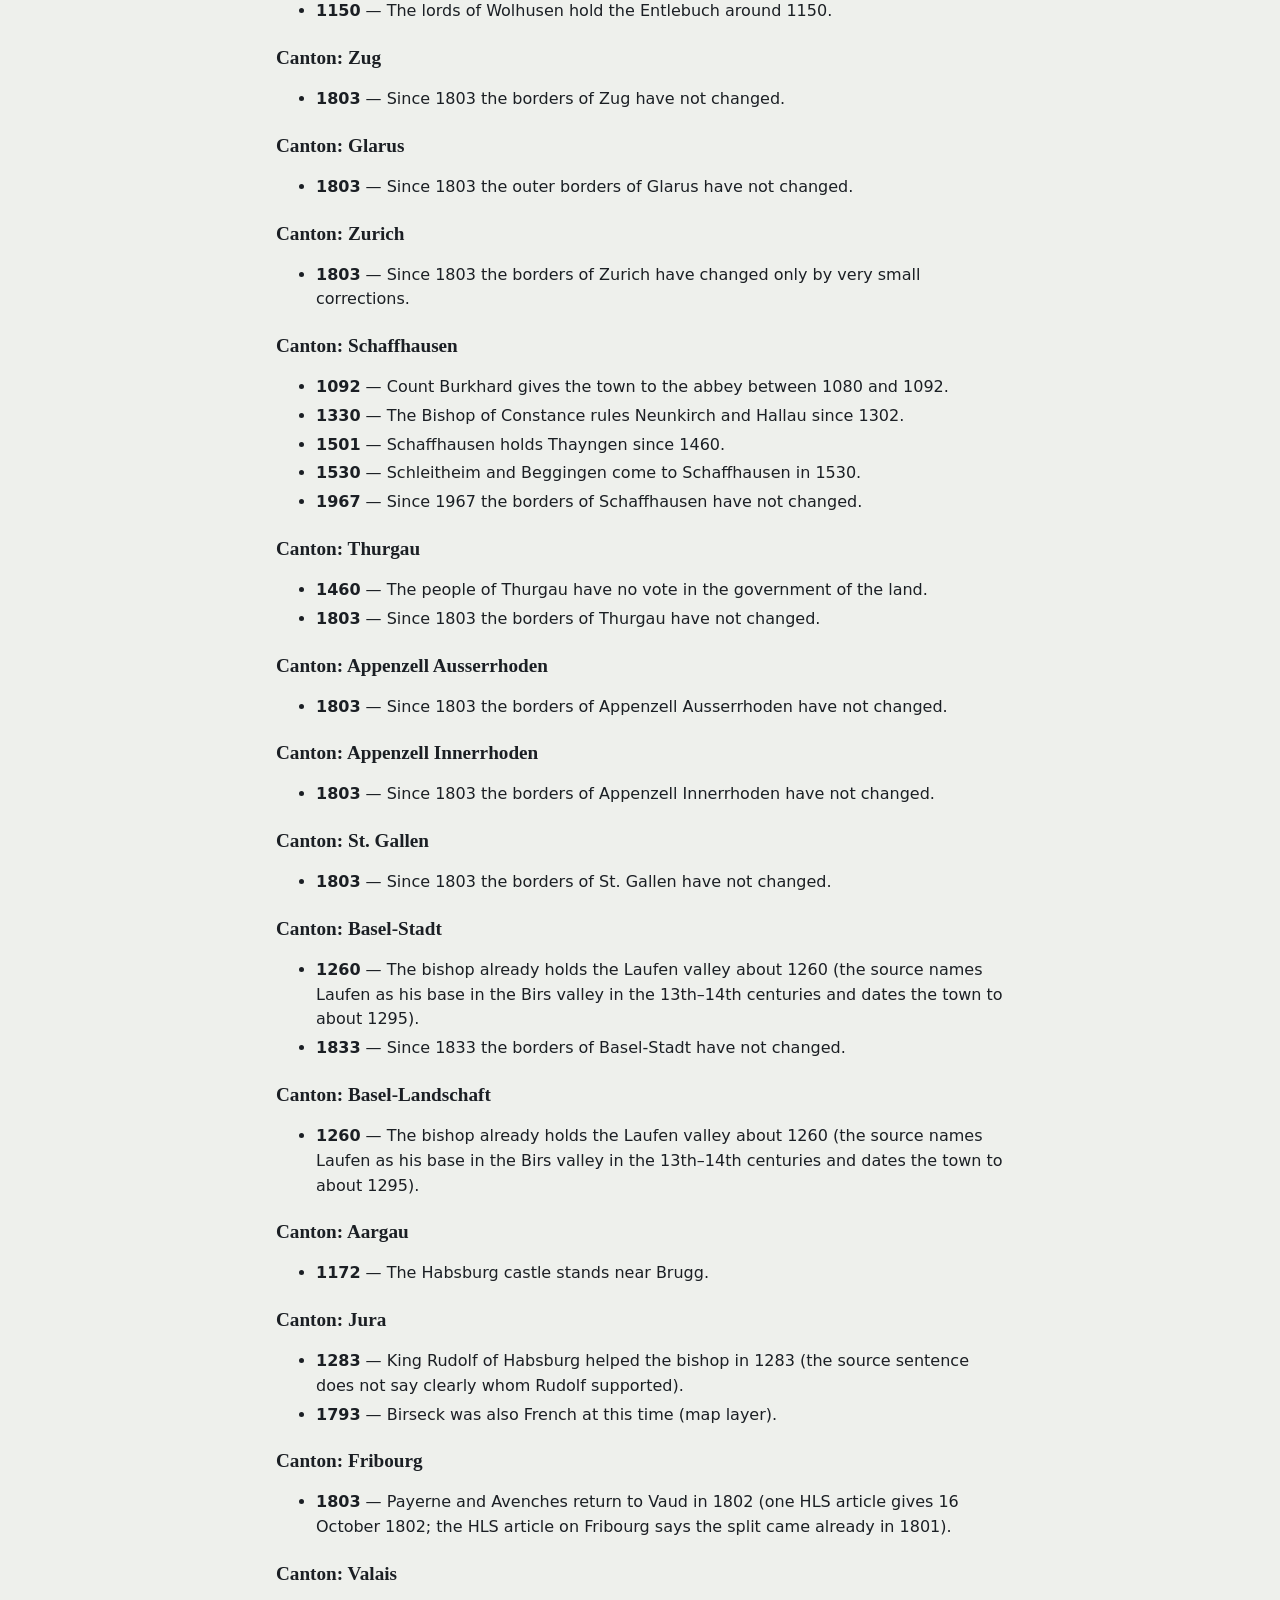
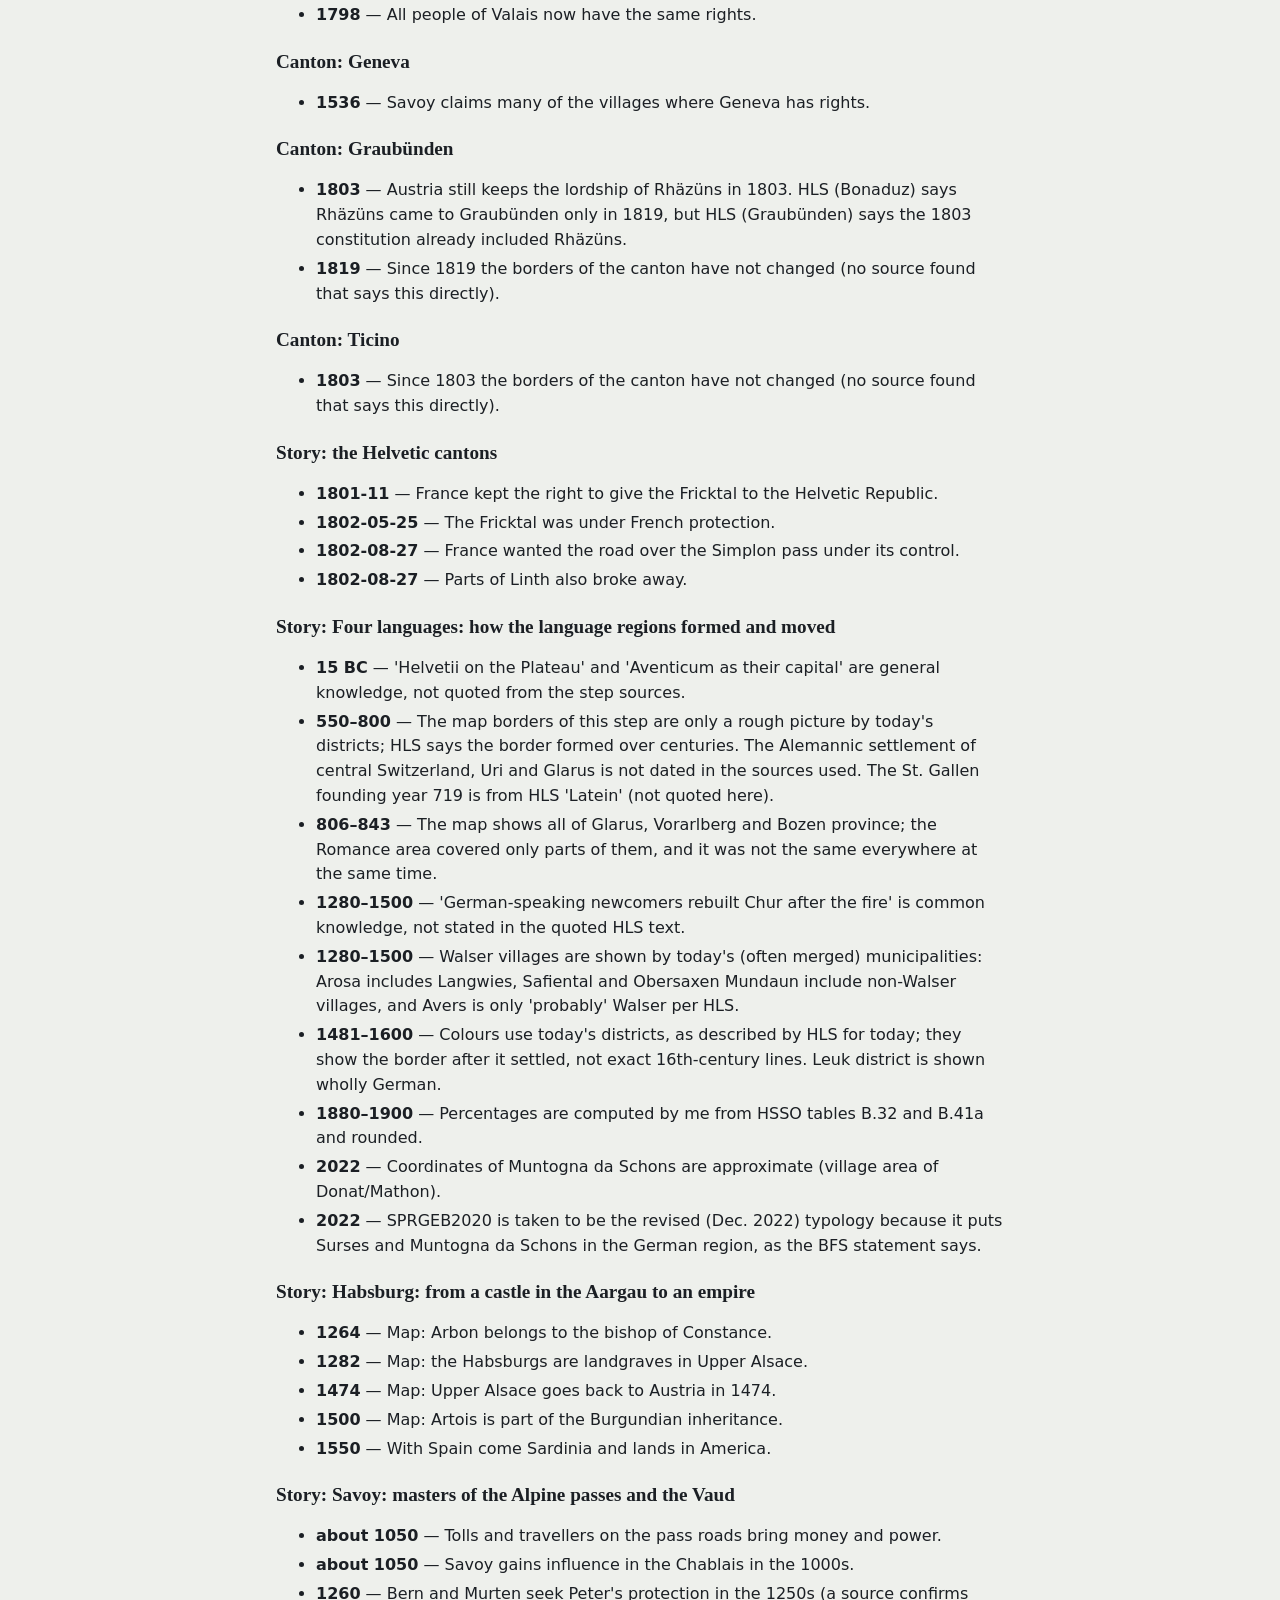
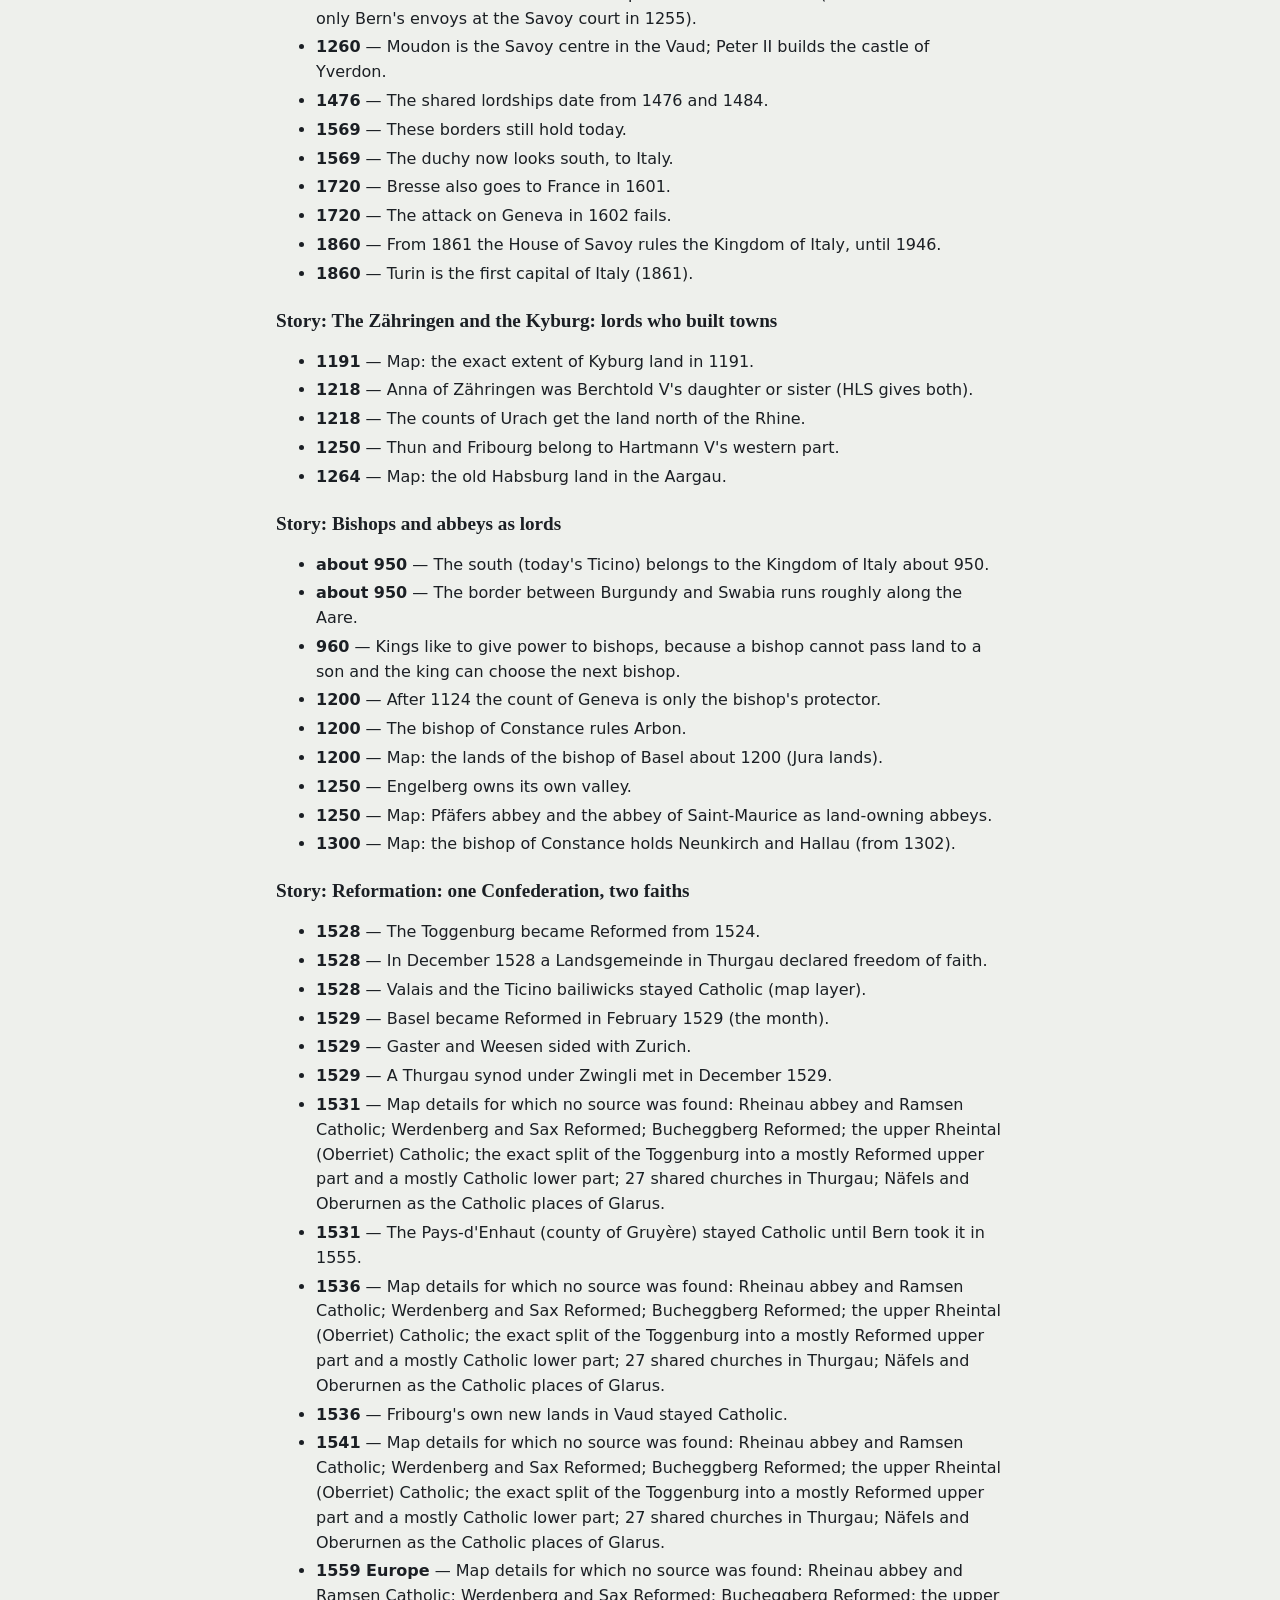
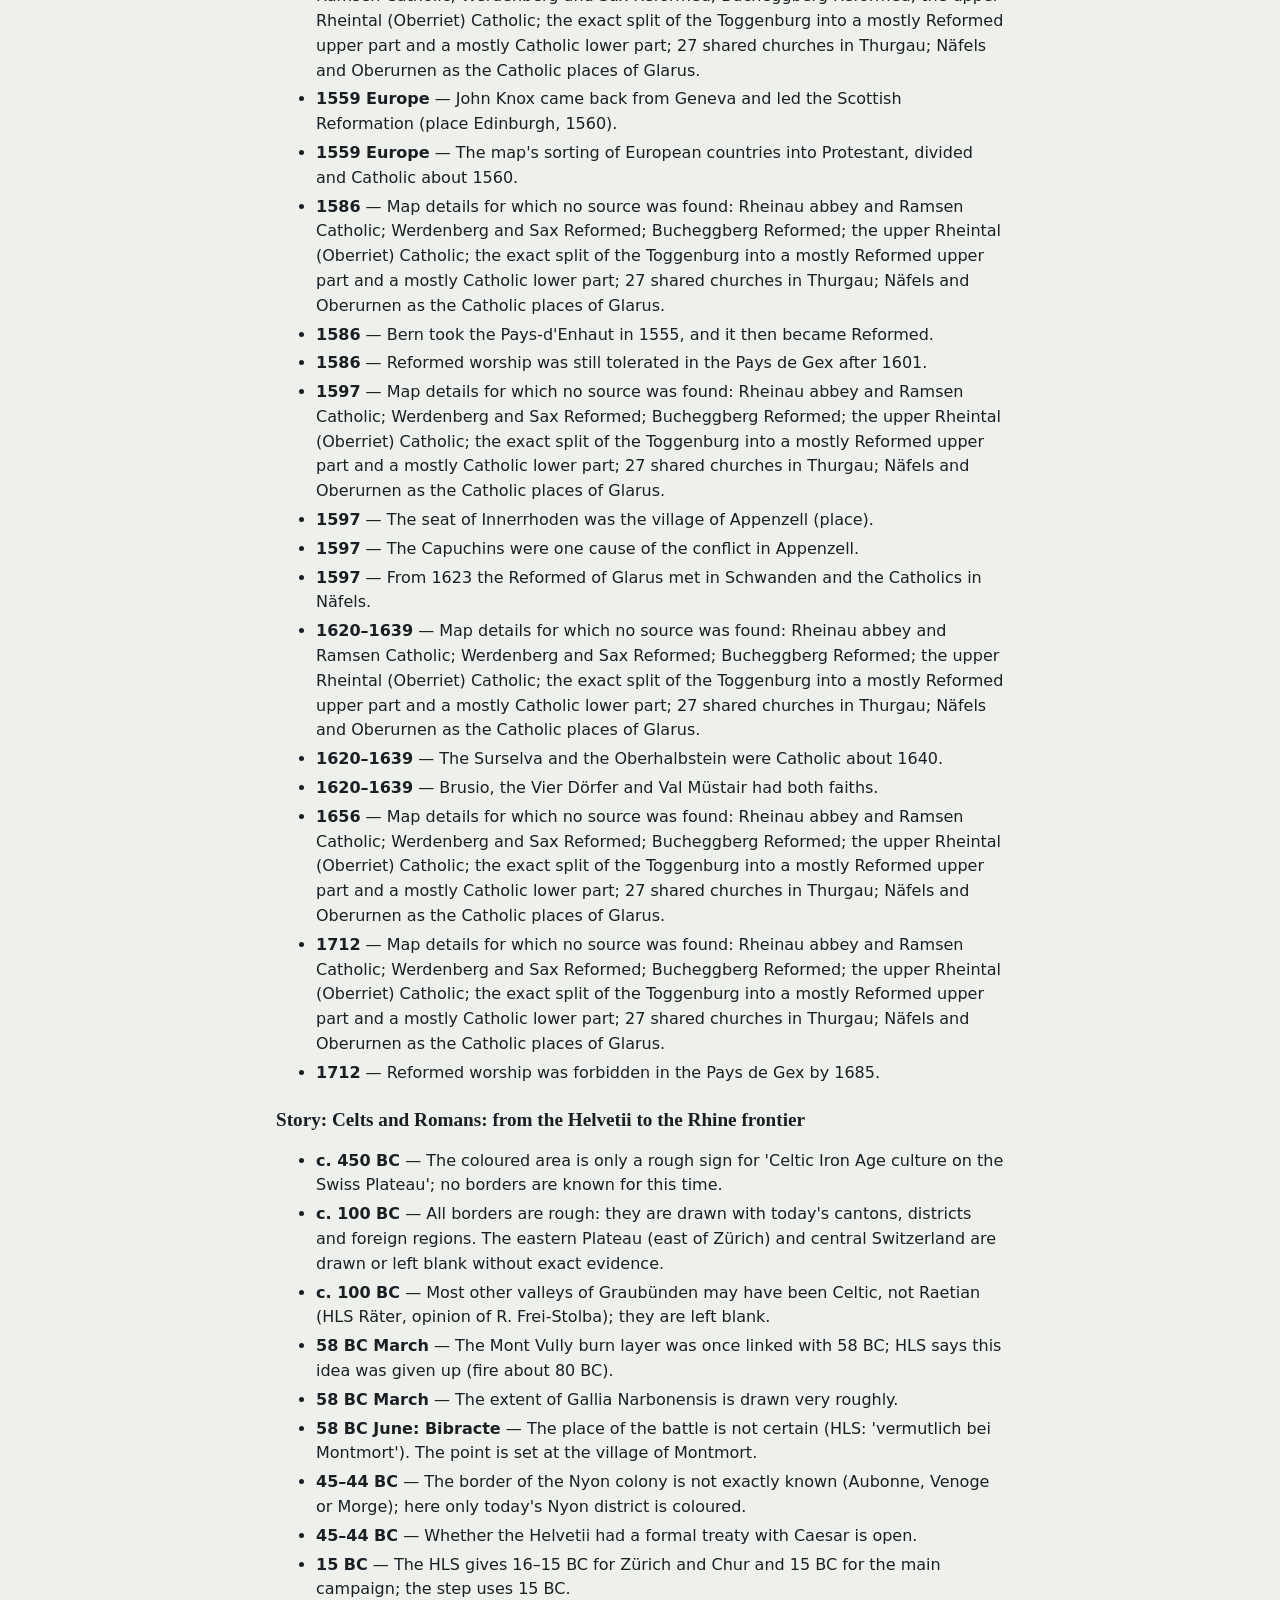
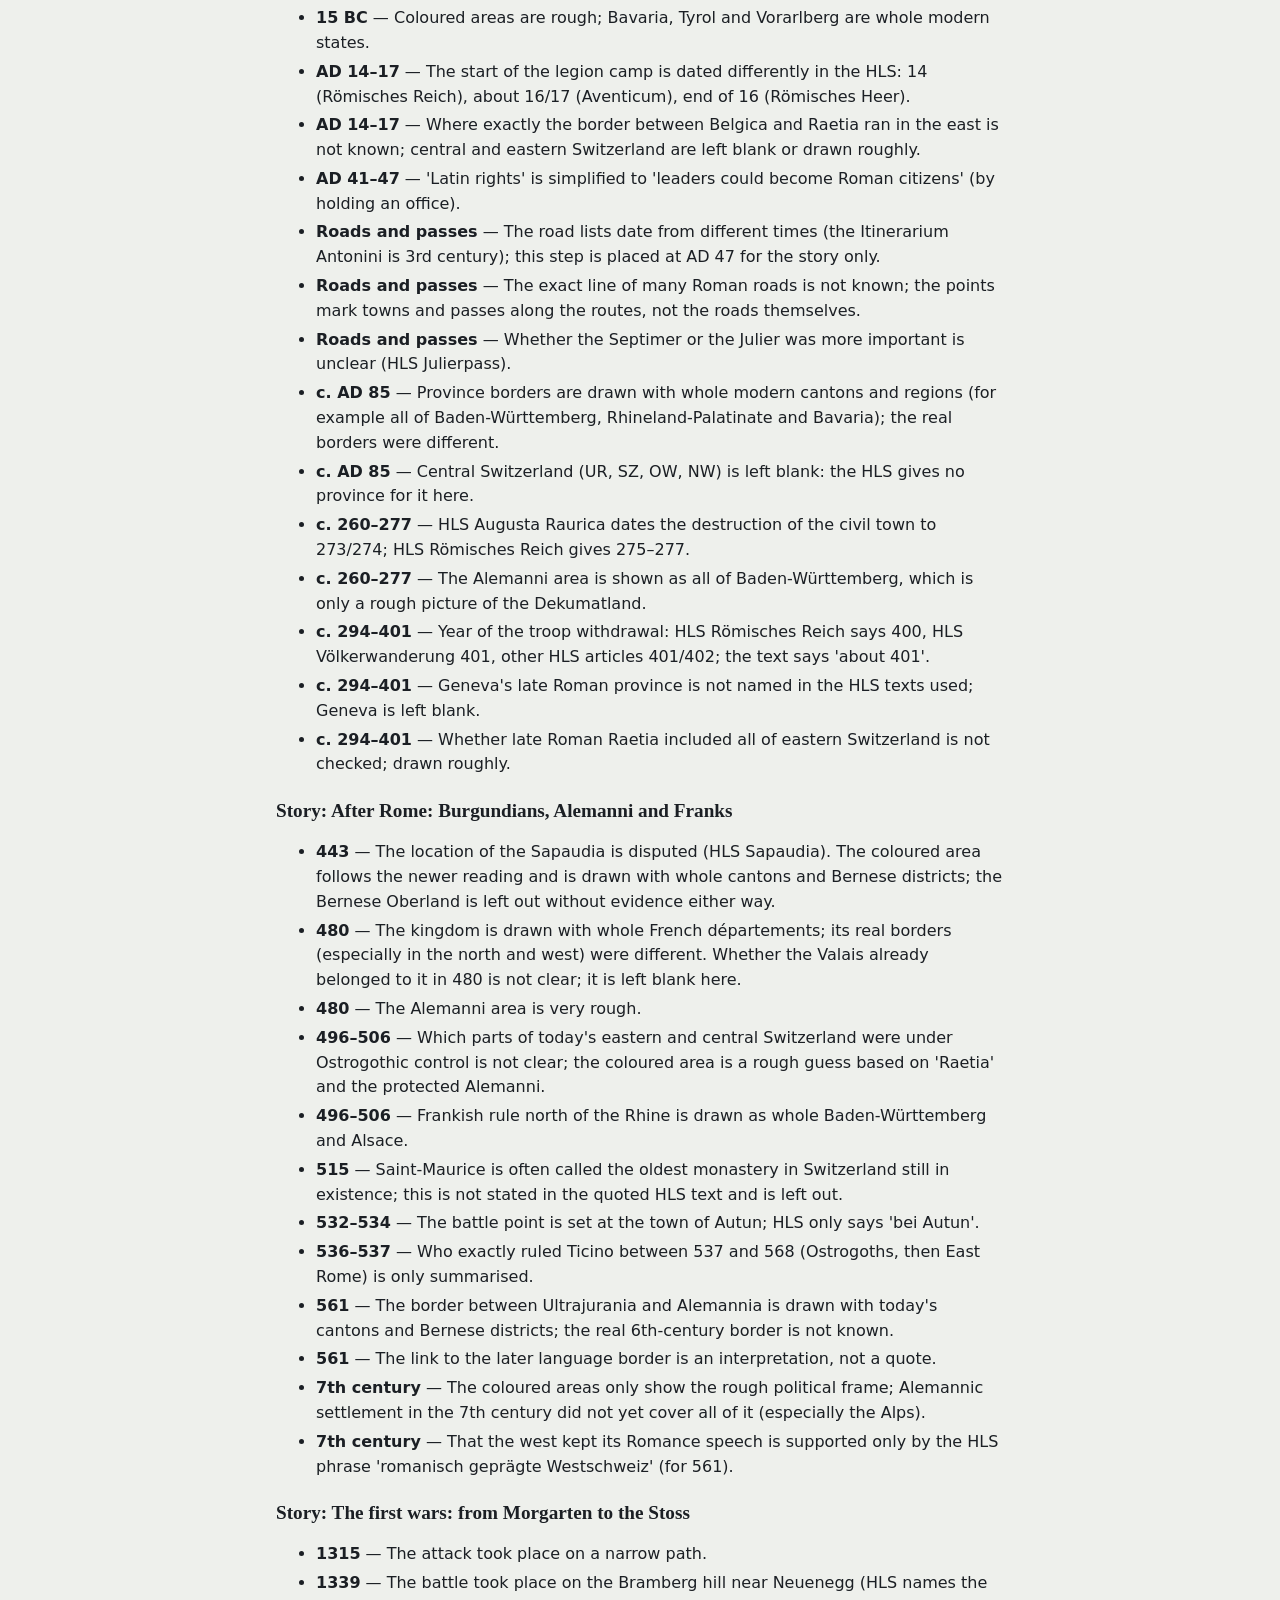
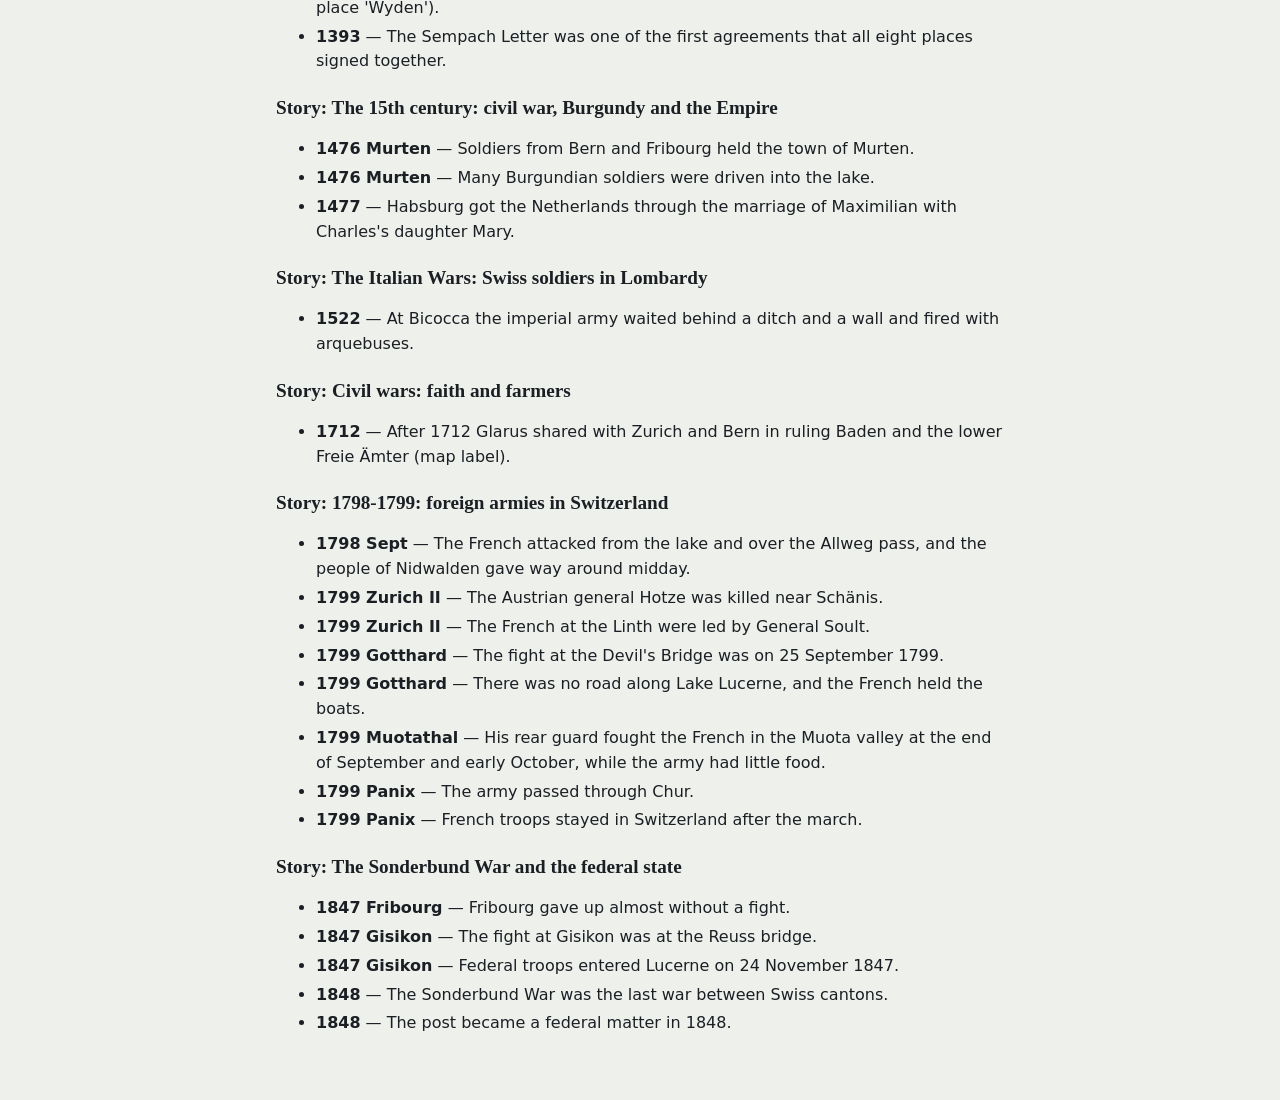
==== commit 3a08824e: "Phases 6-7 and sources for every step - Phase 6: story "Languages" (15 BC-2022, BFS language regions" ====
--- a/uncertain.html
+++ b/uncertain.html
@@ -12,142 +12,301 @@
 <p><a href="index.html">← Back to the map</a></p>
 <h1>What we are not sure about</h1>
 <p>This site is built from careful research, but not every fact is certain. Below is everything we marked as uncertain. If you know more, or can check an archive, please tell us.</p>
-<h2>Facts to check</h2>
-<p>The research agents marked these as uncertain. A historian should check them against the HLS or the Historischer Atlas der Schweiz.</p>
-<h3>Dates</h3>
-<ul>
-<li>UR, SZ, Unterwalden: HLS says the alliance dates from &quot;around 1291 or 1309, certainly 1315&quot;. The site uses 1291.</li>
-<li>Neuchâtel: 1406 is used for the permanent alliance with Bern (seen in an HLS image caption only).</li>
-<li>Valais: the 1416–1417 alliance with Lucerne, Uri and Unterwalden is not checked in the HLS text.</li>
-<li>Glarus and Werdenberg: 1517 (HLS Werdenberg) vs. 1519 (HLS Glarus).</li>
-<li>Glarus and Sargans: &quot;about 1500&quot;; the HLS Uri article says Sargans was a shared bailiwick from 1482.</li>
-<li>Schwyz: Reichenburg 1803, 1814 or 1831; Gersau 1803, for good in 1817.</li>
-<li>Fribourg: Payerne and Avenches went back to Vaud in 1801 or 1802 (two HLS articles disagree).</li>
-<li>Vaud: 1476 for the start of shared rule over Grandson and Orbe-Echallens (Burgundian Wars). HLS gives no exact year.</li>
-<li>Graubünden: no HLS date was found for the alliance of the Ten Jurisdictions with the Swiss.</li>
-</ul>
-<h3>Borders (drawn from today&#x27;s units)</h3>
-<ul>
-<li>Bern 1353: the agent built the list from dated items. HLS has no list for this year.</li>
-<li>Bern 1555: Saanen and the Pays-d&#x27;Enhaut are drawn as Bernese; the agent did not confirm this in HLS.</li>
-<li>Basel 1501 and Solothurn 1393: the agents&#x27; own reading, mostly by district.</li>
-<li>Zurich 1452: the bailiwicks are drawn as whole districts, so some villages may be dated too early.</li>
-<li>Schaffhausen 1501/1530/1723: some purchase dates are unknown.</li>
-<li>Graubünden: the three leagues are drawn by today&#x27;s regions. The parts near Albula, Domleschg and Rhäzüns are approximate.</li>
-<li>Geneva before 1815: the agent&#x27;s own reconstruction.</li>
-<li>Toggenburg 1798: the split between the cantons of Säntis and Linth is approximate.</li>
-<li>Jura 1793: the north/south split follows today&#x27;s border between JU and BE.</li>
-<li>Lengnau, Pieterlen and Meinisberg (district Biel) are left out of old Bern.</li>
-</ul>
-<h3>Not confirmed in HLS</h3>
-<ul>
-<li>Rheinau as land shared by the cantons that ruled Thurgau.</li>
-<li>Rapperswil&#x27;s protecting cantons. Gams under Schwyz and Glarus (1497).</li>
-<li>Laufental&#x27;s 1989 vote. The 1831–1833 fights in Basel (only the split date, 26 August 1833, is confirmed).</li>
-</ul>
-<h2>Earlier rulers (round 2)</h2>
-<p>The maps before each canton existed are rougher than the later ones. Most rulers are drawn by whole districts.</p>
-<h4>North-east (earlier rulers)</h4>
-<ul>
-<li>ZH 1218: the Kyburg lands are drawn as the districts Winterthur and Pfäffikon, and the Regensberg lands as Dielsdorf. Both are rough guesses.</li>
-<li>ZH 1300: Habsburg is drawn over the whole countryside. Many small lords are left out.</li>
-<li>SH 1092: HLS gives &quot;1080/1092&quot; for the abbey&#x27;s rule over the town.</li>
-<li>SH 1330: the countryside is blank, except Neunkirch-Hallau (Bishop of Constance from 1302).</li>
-<li>TG 1094 and 1264: all of Thurgau is drawn under Kyburg, then Habsburg, but abbeys and the bishop held land inside it. The bishop&#x27;s rule over Arbon and Bischofszell in 1264 is a guess.</li>
-<li>AR/AI 1300: all of today&#x27;s Appenzell is drawn as abbey land. This is not confirmed for Trogen, Herisau and the Vorderland.</li>
-<li>SG 1400: the year is approximate. The town&#x27;s imperial status and Rapperswil under Habsburg are not confirmed.</li>
-</ul>
-<h4>Central Switzerland (earlier rulers)</h4>
-<ul>
-<li>Uri 1231: the year of Uri&#x27;s freedom charter is the common date. HLS calls the charter disputed.</li>
-<li>Schwyz, Obwalden, Nidwalden, Lucerne 1150: drawn as Lenzburg land. This is &quot;about&quot;; for Nidwalden it rests on later traditions.</li>
-<li>The March in 1150 and 1240: &quot;lords of Rapperswil and others (about)&quot;. Gersau and Arth before 1291 are not drawn.</li>
-<li>Engelberg founding year 1120: from general knowledge.</li>
-<li>Unterwalden 1257 and Lucerne 1291: drawn as Habsburg as a whole. No Kyburg period is drawn for Lucerne.</li>
-<li>Zug: Habsburg in 1273 (&quot;reportedly&quot; in HLS).</li>
-<li>Glarus: Kaltbrunn as part of Gaster is not confirmed. Otto of Burgundy (1173–1200) appears in the text only.</li>
-</ul>
-<h4>Graubünden and Ticino (earlier rulers)</h4>
-<ul>
-<li>GR 1365: drawn roughly with whole municipalities. Who held Tamins, Trin, Felsberg, the Gruob and the Werdenberg-Sargans land is a guess. Poschiavo and Brusio under Como/Milan before 1408 is &quot;about&quot;.</li>
-<li>GR 960: the bishop&#x27;s land and the Disentis land are &quot;about&quot;.</li>
-<li>TI: the Leventina became Uri&#x27;s for good in 1466 (HLS, Ticino campaigns) or in 1480 (HLS, canton article). The site uses 1480.</li>
-<li>TI 1419: the 1403 alliance with the Leventina is drawn as Swiss control.</li>
-<li>TI 1200: drawn by whole districts (Como, Empire).</li>
-</ul>
-<h4>North-west (earlier rulers)</h4>
-<ul>
-<li>Bern about 1200: the founding year 1191 is the traditional date. HLS says only &quot;probably under Berthold V&quot;.</li>
-<li>Solothurn 1250: the noble lands are drawn by today&#x27;s districts. No date is known for when Solothurn became a free imperial town.</li>
-<li>Basel 1260/1305: the Frohburg/Homberg land is drawn as the districts Liestal, Sissach and Waldenburg. The sale dates come from Museum.BL and the HLS Waldenburg article.</li>
-<li>Aargau 1172: the Lenzburg land is drawn as the districts Lenzburg, Kulm and Baden. The Fricktal is drawn under the Homberg-Thierstein counts, and the date they got it is not checked.</li>
-<li>Jura 999: the land of Moutier-Grandval abbey is unknown and is drawn as the Prévôté valleys. Jura 1283: the whole later Prince-Bishopric is drawn under the bishop.</li>
-</ul>
-<h4>West (earlier rulers)</h4>
-<ul>
-<li>Fribourg 1157: only the town is drawn as Zähringen land. Murten under Savoy &quot;about 1255&quot; is from the agent&#x27;s memory.</li>
-<li>Fribourg 1277: the Habsburg town is drawn with the later Old Countryside.</li>
-<li>Vaud 1011: the whole canton is drawn as the bishop&#x27;s. This is a simplification.</li>
-<li>Vaud 1260: the bishop&#x27;s land and the Grandson lords are drawn only roughly.</li>
-<li>Valais 999: Saint-Maurice and Monthey are drawn as abbey land. Valais 1392: all of Martigny is drawn under Savoy.</li>
-<li>Neuchâtel 1250: Valangin is drawn with mountain villages that were settled mostly later.</li>
-<li>Geneva 1402: HLS gives 1401, 1402 and 1424 for Savoy getting the Genevois. The site uses 1402.</li>
-</ul>
-<h2>The Helvetic cantons 1798–1803</h2>
-<ul>
-<li>HLS is unclear about 1802. It says the 1802 constitution dissolved Waldstätten, Oberland, Baden, Bellinzona, Lugano, Linth and Säntis. But the articles on these cantons say that Baden, Linth, Säntis, Bellinzona and Lugano existed formally until 1803. The site keeps them in the 1802 maps.</li>
-<li>Waldstätten was dissolved in &quot;November 1801&quot;. HLS gives no day.</li>
-<li>The Upper Toggenburg left Linth in 1801. No source says where it went, so it stays in Linth.</li>
-<li>Borders drawn only roughly with today&#x27;s municipalities: Oberland&#x27;s part of the Thun district, Payerne/Avenches, Amt Hitzkirch (in Baden), Rüthi (in Linth), the Birseck and the Biel area. In April 1798 the planned eastern and central cantons are drawn only roughly.</li>
-<li>Tarasp and Rhäzüns were Austrian until 1803. They cannot be drawn separately with today&#x27;s municipalities.</li>
-<li>From general knowledge, not checked in HLS: Geneva taken by French troops in April 1798 (treaty of 26 April 1798), and Ticino&#x27;s capital rotating between Bellinzona, Locarno and Lugano.</li>
-</ul>
-<h2>Allies and protected places of the Old Confederation</h2>
-<p>The HLS website blocked direct downloads, so the agent read HLS only through summaries. All dates below should be checked on the HLS pages (&quot;Zugewandte Orte&quot; and the single articles).</p>
-<ul>
-<li>Prince-Bishopric of Basel: alliance with the Catholic cantons 1579–1735 (one HLS article says it was renewed until 1717, and the bishop refused to renew it in 1735).</li>
-<li>Moutier valley (Prévôté): HLS gives 1774 in one place and 1486–1798 in the table for Bern&#x27;s protection. The site uses 1798.</li>
-<li>Erguel, Moutier, La Neuveville, Tessenberg and Bellelay: France took them on 15 Dec 1797. The site ends them in 1798.</li>
-<li>Places assigned without a source, municipality by municipality: Orvin and Pieterlen (Erguel), Rebévelier (Moutier), the Sous-les-Roches villages, the Birseck villages, Geneva&#x27;s land before 1798 (partly inferred from the land added in 1815/16), and the Gruyère communes.</li>
-<li>Valais: Hérens is drawn as Zenden land. The 1475 border of the Lower Valais is approximate. The Lötschental (ruled from 1376) is drawn from 1416.</li>
-<li>Neuchâtel: older treaties exist (Fribourg 1290, Bern 1308, Solothurn 1369). Which cantons ruled it in 1512–1529 is not checked.</li>
-<li>Rottweil: the alliance ends in 1632 on the map. Rottweil was excluded from the meetings in 1632, but the treaty was never ended.</li>
-<li>Not drawn: Haldenstein (protected 1541–1798; today part of Chur), and the occasional allies around 1500 (the bishop of Konstanz, Württemberg, Montbéliard, Besançon, Arona).</li>
-</ul>
-<h2>Wars and battles (stories)</h2>
-<ul>
-<li>Areas are drawn with today&#x27;s cantons, districts and regions, so they are rough: the Habsburg land of 1315–1405, the religion map, the 1653 rising, and the front lines of 1799. Burgundy is drawn as French départements plus Belgium, the Netherlands and Luxembourg; Milan as Italian provinces; Ossola as the whole province of Verbano-Cusio-Ossola; the Swabian League as Baden-Württemberg plus Bavaria.</li>
-<li>Battle sites: the Morgarten site is debated (the point is at the Schornen memorial). The points for Calven, Marignano (Zivido) and Neuenegg 1798 are approximate.</li>
-<li>Dates: the Huttwil oath was on 4 or 14 May 1653 (old and new calendars). The day of Herzogenbuchsee is not checked. The Muotathal fights were about 30 Sept–1 Oct 1799, and the Panix crossing 5–7 Oct (HLS, Elm article: 5 October). Rothenthurm (2 May 1798) is not checked in HLS.</li>
-<li>Numbers are estimates from HLS: St. Jakob an der Birs (about 1,200 Confederate and 2,000 Armagnac dead), Murten (8,000–20,000 Burgundian dead), Marignano (9,000–10,000 Swiss dead), Kappel (about 500 Zurich dead), Nidwalden 1798 (about 100 + 100 killed in battle, about 300 killed afterwards), Nancy (over 8,000 Swiss soldiers), Pavia (8,000 Swiss soldiers), Suvorov (about 20,000 men).</li>
-<li>Not checked in HLS: the &quot;milk soup&quot; of Kappel 1529 (told as a story), Zurich mayor Stüssi&#x27;s death at St. Jakob an der Sihl, Dufour&#x27;s orders to treat prisoners humanely, the first Catholic-conservative Federal Councillor (1891), the date of the Pact of Brunnen (9 December 1315), and the rules of the Sempach Letter.</li>
-</ul>
-<h2>Lords before 1291 (stories)</h2>
-<ul>
-<li>Habsburg castle and Muri: HLS says only that Radbot or Wernher built the castle about 1020, and that Muri was founded &quot;after 1020&quot;.</li>
-<li>Uri, Schwyz and Unterwalden in 1173: drawn under the Habsburg count rights in the western Zürichgau. This is only roughly right.</li>
-<li>The Ewige Richtung (1474) is placed at Constance from general knowledge.</li>
-<li>Early Savoy: HLS gives no date for Savoy taking the Chablais and Saint-Maurice (&quot;in the 1000s&quot;). Humbert&#x27;s land is drawn very roughly. Peter II&#x27;s protection of Bern and Murten (&quot;in the 1250s&quot;) and his castles Yverdon and Chillon are not checked in HLS.</li>
-<li>Kyburg: Hartmann IV&#x27;s death in 1264 is inferred from HLS. The Kyburg split about 1250 is simplified. Several Kyburg town dates are only &quot;later&quot; or &quot;about&quot; in HLS.</li>
-<li>The Rectorate of Burgundy (Zähringen) was a claim; its area is drawn very roughly.</li>
-<li>Burgundy and Swabia about 950: Basel is counted as Burgundian, and the border is drawn roughly along the Aare.</li>
-<li>Bishops in 1033: only Sion is confirmed in HLS as becoming a prince of the Empire.</li>
-<li>Founding dates: St. Gallen and Disentis &quot;in the 700s&quot;; Engelberg 1120 and Einsiedeln 934 from general knowledge.</li>
-<li>Habsburg in Europe (1282–1550): borders are rough. Lower Styria is left out in 1282; Slovenia and the Netherlands are drawn whole; Hungary and Croatia are left out; Milan is drawn as Lombard provinces plus Novara; the Breisgau is not drawn.</li>
-<li>Geneva&#x27;s countryside (1536–1720) is drawn roughly. Some battle points (Morgarten, Calven, Grandson, Murten, Payerne/Grindelwald 1190–1191) are approximate.</li>
-</ul>
-<h2>The Reformation (story)</h2>
-<ul>
-<li>Graubünden: the communes are read by eye from the Atlas Graubünden map &quot;Konfessionsverhältnisse um 1640&quot; (kulturforschung.ch, chapter 32). Unclear: one commune near Laax/Falera (both drawn Catholic), Trimmis (drawn mixed), and merged municipalities such as Ilanz/Glion, Domleschg, Cazis, Breil/Brigels and Obersaxen Mundaun (drawn mixed). Scuol is drawn Reformed, although Tarasp was Catholic and Austrian.</li>
-<li>Thurgau, the Rheintal and Glarus are drawn mixed as a whole. HLS says Thurgau was mostly Reformed, with 27 shared churches; in the Rheintal only Oberriet is named as Catholic.</li>
-<li>Toggenburg: HLS says only that the upper part was mostly Reformed and the lower part mostly Catholic. The split by municipality is an estimate.</li>
-<li>County of Baden: shared parishes (Zurzach, Würenlos, Dietikon) and Reformed places (Tegerfelden, Schlieren, Oetwil, Hüttikon) come from general knowledge.</li>
-<li>1529: how far the Reformed faith spread in the common lordships, the abbey lands and Sargans is approximate. Gaster and Weesen are drawn Reformed only because HLS lists them in Zurich&#x27;s 1531 blockade.</li>
-<li>Echallens group: HLS supports Villars-le-Terroir, Bottens and Assens; Poliez-Pittet and Saint-Barthélemy are assumed. The year Orbe and Grandson became Reformed (1554) is not checked.</li>
-<li>Laufen/Birseck drawn Catholic from 1597 (the bishop brought it back from the 1580s). Gex: Bernese 1536–1564, then mixed, then Catholic by 1685 (rough).</li>
-<li>From memory, not checked: the papal nuncio in Lucerne from 1586, the Collegium Helveticum in Milan (1579), the Capuchins in Altdorf (1581), the Jesuit college in Fribourg (1582), and the Valtellina massacre (July 1620, starting at Tirano).</li>
-<li>Calvin came to Geneva in June 1536 (HLS); other sources say July.</li>
-<li>The Europe step is very rough: whole countries and German federal states only. France is drawn Catholic; its Reformed minority is in the text only.</li>
+<h2>What we are not sure about</h2>
+<h3>How the maps are made (general limits)</h3>
+<ul>
+<li>Old territories are drawn by joining today&#x27;s municipalities and districts (and, outside Switzerland, today&#x27;s regions of Europe). Old borders did not always follow these lines, so small places can be on the wrong side.</li>
+<li>Outside Switzerland, regions differ in size: France has départements and Italy provinces, but Germany and Austria only federal states. Old borders there are rough.</li>
+<li>Areas are measured on a simplified map (about 3% too small).</li>
+<li>Every step lists its sources with a short quote. HLS = Historisches Lexikon der Schweiz.</li>
+<li>Where the sources disagree or say nothing, the statement is listed below and marked &quot;Uncertain&quot; on the step.</li>
+<li>What changed when the sources were checked: docs/SOURCE-CHANGES.md.</li>
+</ul>
+<h3>Main map</h3>
+<ul>
+<li><strong>1150</strong> — The noble families build many castles at this time.</li>
+<li><strong>1352</strong> — The first alliance of Zug was weaker than the others, and Zug became a full member later.</li>
+<li><strong>1513</strong> — For almost 300 years (until 1803), no new canton joins.</li>
+<li><strong>1513</strong> — Appenzell splits into a Protestant part (Ausserrhoden) and a Catholic part (Innerrhoden).</li>
+<li><strong>1815</strong> — The great powers of Europe meet in Vienna after Napoleon falls.</li>
+<li><strong>1979</strong> — The conflict was sometimes violent.</li>
+</ul>
+<h3>Story: 1803 six new cantons</h3>
+<ul>
+<li><strong>Aargau</strong> — The cantons of 1798 were made by the French.</li>
+</ul>
+<h3>Story: Bern</h3>
+<ul>
+<li><strong>1815</strong> — The north of the Jura is French-speaking and Catholic, and this leads to 150 years of conflict.</li>
+</ul>
+<h3>Canton: Uri</h3>
+<ul>
+<li><strong>1240</strong> — King Henry (VII) gives this charter in 1231 (the HLS article on Uri gives no year).</li>
+<li><strong>1803</strong> — Since 1803 the borders of Uri have not changed.</li>
+</ul>
+<h3>Canton: Schwyz</h3>
+<ul>
+<li><strong>1832</strong> — Gersau stays with the old canton in 1831–1833.</li>
+<li><strong>1833</strong> — Since 1833 the borders of Schwyz have not changed.</li>
+</ul>
+<h3>Canton: Obwalden</h3>
+<ul>
+<li><strong>1815</strong> — Since 1815 the borders of Obwalden have not changed.</li>
+</ul>
+<h3>Canton: Nidwalden</h3>
+<ul>
+<li><strong>1815</strong> — Since 1815 the borders of Nidwalden have not changed.</li>
+</ul>
+<h3>Canton: Lucerne</h3>
+<ul>
+<li><strong>1150</strong> — The lords of Wolhusen hold the Entlebuch around 1150.</li>
+</ul>
+<h3>Canton: Zug</h3>
+<ul>
+<li><strong>1803</strong> — Since 1803 the borders of Zug have not changed.</li>
+</ul>
+<h3>Canton: Glarus</h3>
+<ul>
+<li><strong>1803</strong> — Since 1803 the outer borders of Glarus have not changed.</li>
+</ul>
+<h3>Canton: Zurich</h3>
+<ul>
+<li><strong>1803</strong> — Since 1803 the borders of Zurich have changed only by very small corrections.</li>
+</ul>
+<h3>Canton: Schaffhausen</h3>
+<ul>
+<li><strong>1092</strong> — Count Burkhard gives the town to the abbey between 1080 and 1092.</li>
+<li><strong>1330</strong> — The Bishop of Constance rules Neunkirch and Hallau since 1302.</li>
+<li><strong>1501</strong> — Schaffhausen holds Thayngen since 1460.</li>
+<li><strong>1530</strong> — Schleitheim and Beggingen come to Schaffhausen in 1530.</li>
+<li><strong>1967</strong> — Since 1967 the borders of Schaffhausen have not changed.</li>
+</ul>
+<h3>Canton: Thurgau</h3>
+<ul>
+<li><strong>1460</strong> — The people of Thurgau have no vote in the government of the land.</li>
+<li><strong>1803</strong> — Since 1803 the borders of Thurgau have not changed.</li>
+</ul>
+<h3>Canton: Appenzell Ausserrhoden</h3>
+<ul>
+<li><strong>1803</strong> — Since 1803 the borders of Appenzell Ausserrhoden have not changed.</li>
+</ul>
+<h3>Canton: Appenzell Innerrhoden</h3>
+<ul>
+<li><strong>1803</strong> — Since 1803 the borders of Appenzell Innerrhoden have not changed.</li>
+</ul>
+<h3>Canton: St. Gallen</h3>
+<ul>
+<li><strong>1803</strong> — Since 1803 the borders of St. Gallen have not changed.</li>
+</ul>
+<h3>Canton: Basel-Stadt</h3>
+<ul>
+<li><strong>1260</strong> — The bishop already holds the Laufen valley about 1260 (the source names Laufen as his base in the Birs valley in the 13th–14th centuries and dates the town to about 1295).</li>
+<li><strong>1833</strong> — Since 1833 the borders of Basel-Stadt have not changed.</li>
+</ul>
+<h3>Canton: Basel-Landschaft</h3>
+<ul>
+<li><strong>1260</strong> — The bishop already holds the Laufen valley about 1260 (the source names Laufen as his base in the Birs valley in the 13th–14th centuries and dates the town to about 1295).</li>
+</ul>
+<h3>Canton: Aargau</h3>
+<ul>
+<li><strong>1172</strong> — The Habsburg castle stands near Brugg.</li>
+</ul>
+<h3>Canton: Jura</h3>
+<ul>
+<li><strong>1283</strong> — King Rudolf of Habsburg helped the bishop in 1283 (the source sentence does not say clearly whom Rudolf supported).</li>
+<li><strong>1793</strong> — Birseck was also French at this time (map layer).</li>
+</ul>
+<h3>Canton: Fribourg</h3>
+<ul>
+<li><strong>1803</strong> — Payerne and Avenches return to Vaud in 1802 (one HLS article gives 16 October 1802; the HLS article on Fribourg says the split came already in 1801).</li>
+</ul>
+<h3>Canton: Valais</h3>
+<ul>
+<li><strong>1798</strong> — All people of Valais now have the same rights.</li>
+</ul>
+<h3>Canton: Geneva</h3>
+<ul>
+<li><strong>1536</strong> — Savoy claims many of the villages where Geneva has rights.</li>
+</ul>
+<h3>Canton: Graubünden</h3>
+<ul>
+<li><strong>1803</strong> — Austria still keeps the lordship of Rhäzüns in 1803. HLS (Bonaduz) says Rhäzüns came to Graubünden only in 1819, but HLS (Graubünden) says the 1803 constitution already included Rhäzüns.</li>
+<li><strong>1819</strong> — Since 1819 the borders of the canton have not changed (no source found that says this directly).</li>
+</ul>
+<h3>Canton: Ticino</h3>
+<ul>
+<li><strong>1803</strong> — Since 1803 the borders of the canton have not changed (no source found that says this directly).</li>
+</ul>
+<h3>Story: the Helvetic cantons</h3>
+<ul>
+<li><strong>1801-11</strong> — France kept the right to give the Fricktal to the Helvetic Republic.</li>
+<li><strong>1802-05-25</strong> — The Fricktal was under French protection.</li>
+<li><strong>1802-08-27</strong> — France wanted the road over the Simplon pass under its control.</li>
+<li><strong>1802-08-27</strong> — Parts of Linth also broke away.</li>
+</ul>
+<h3>Story: Four languages: how the language regions formed and moved</h3>
+<ul>
+<li><strong>15 BC</strong> — &#x27;Helvetii on the Plateau&#x27; and &#x27;Aventicum as their capital&#x27; are general knowledge, not quoted from the step sources.</li>
+<li><strong>550–800</strong> — The map borders of this step are only a rough picture by today&#x27;s districts; HLS says the border formed over centuries. The Alemannic settlement of central Switzerland, Uri and Glarus is not dated in the sources used. The St. Gallen founding year 719 is from HLS &#x27;Latein&#x27; (not quoted here).</li>
+<li><strong>806–843</strong> — The map shows all of Glarus, Vorarlberg and Bozen province; the Romance area covered only parts of them, and it was not the same everywhere at the same time.</li>
+<li><strong>1280–1500</strong> — &#x27;German-speaking newcomers rebuilt Chur after the fire&#x27; is common knowledge, not stated in the quoted HLS text.</li>
+<li><strong>1280–1500</strong> — Walser villages are shown by today&#x27;s (often merged) municipalities: Arosa includes Langwies, Safiental and Obersaxen Mundaun include non-Walser villages, and Avers is only &#x27;probably&#x27; Walser per HLS.</li>
+<li><strong>1481–1600</strong> — Colours use today&#x27;s districts, as described by HLS for today; they show the border after it settled, not exact 16th-century lines. Leuk district is shown wholly German.</li>
+<li><strong>1880–1900</strong> — Percentages are computed by me from HSSO tables B.32 and B.41a and rounded.</li>
+<li><strong>2022</strong> — Coordinates of Muntogna da Schons are approximate (village area of Donat/Mathon).</li>
+<li><strong>2022</strong> — SPRGEB2020 is taken to be the revised (Dec. 2022) typology because it puts Surses and Muntogna da Schons in the German region, as the BFS statement says.</li>
+</ul>
+<h3>Story: Habsburg: from a castle in the Aargau to an empire</h3>
+<ul>
+<li><strong>1264</strong> — Map: Arbon belongs to the bishop of Constance.</li>
+<li><strong>1282</strong> — Map: the Habsburgs are landgraves in Upper Alsace.</li>
+<li><strong>1474</strong> — Map: Upper Alsace goes back to Austria in 1474.</li>
+<li><strong>1500</strong> — Map: Artois is part of the Burgundian inheritance.</li>
+<li><strong>1550</strong> — With Spain come Sardinia and lands in America.</li>
+</ul>
+<h3>Story: Savoy: masters of the Alpine passes and the Vaud</h3>
+<ul>
+<li><strong>about 1050</strong> — Tolls and travellers on the pass roads bring money and power.</li>
+<li><strong>about 1050</strong> — Savoy gains influence in the Chablais in the 1000s.</li>
+<li><strong>1260</strong> — Bern and Murten seek Peter&#x27;s protection in the 1250s (a source confirms only Bern&#x27;s envoys at the Savoy court in 1255).</li>
+<li><strong>1260</strong> — Moudon is the Savoy centre in the Vaud; Peter II builds the castle of Yverdon.</li>
+<li><strong>1476</strong> — The shared lordships date from 1476 and 1484.</li>
+<li><strong>1569</strong> — These borders still hold today.</li>
+<li><strong>1569</strong> — The duchy now looks south, to Italy.</li>
+<li><strong>1720</strong> — Bresse also goes to France in 1601.</li>
+<li><strong>1720</strong> — The attack on Geneva in 1602 fails.</li>
+<li><strong>1860</strong> — From 1861 the House of Savoy rules the Kingdom of Italy, until 1946.</li>
+<li><strong>1860</strong> — Turin is the first capital of Italy (1861).</li>
+</ul>
+<h3>Story: The Zähringen and the Kyburg: lords who built towns</h3>
+<ul>
+<li><strong>1191</strong> — Map: the exact extent of Kyburg land in 1191.</li>
+<li><strong>1218</strong> — Anna of Zähringen was Berchtold V&#x27;s daughter or sister (HLS gives both).</li>
+<li><strong>1218</strong> — The counts of Urach get the land north of the Rhine.</li>
+<li><strong>1250</strong> — Thun and Fribourg belong to Hartmann V&#x27;s western part.</li>
+<li><strong>1264</strong> — Map: the old Habsburg land in the Aargau.</li>
+</ul>
+<h3>Story: Bishops and abbeys as lords</h3>
+<ul>
+<li><strong>about 950</strong> — The south (today&#x27;s Ticino) belongs to the Kingdom of Italy about 950.</li>
+<li><strong>about 950</strong> — The border between Burgundy and Swabia runs roughly along the Aare.</li>
+<li><strong>960</strong> — Kings like to give power to bishops, because a bishop cannot pass land to a son and the king can choose the next bishop.</li>
+<li><strong>1200</strong> — After 1124 the count of Geneva is only the bishop&#x27;s protector.</li>
+<li><strong>1200</strong> — The bishop of Constance rules Arbon.</li>
+<li><strong>1200</strong> — Map: the lands of the bishop of Basel about 1200 (Jura lands).</li>
+<li><strong>1250</strong> — Engelberg owns its own valley.</li>
+<li><strong>1250</strong> — Map: Pfäfers abbey and the abbey of Saint-Maurice as land-owning abbeys.</li>
+<li><strong>1300</strong> — Map: the bishop of Constance holds Neunkirch and Hallau (from 1302).</li>
+</ul>
+<h3>Story: Reformation: one Confederation, two faiths</h3>
+<ul>
+<li><strong>1528</strong> — The Toggenburg became Reformed from 1524.</li>
+<li><strong>1528</strong> — In December 1528 a Landsgemeinde in Thurgau declared freedom of faith.</li>
+<li><strong>1528</strong> — Valais and the Ticino bailiwicks stayed Catholic (map layer).</li>
+<li><strong>1529</strong> — Basel became Reformed in February 1529 (the month).</li>
+<li><strong>1529</strong> — Gaster and Weesen sided with Zurich.</li>
+<li><strong>1529</strong> — A Thurgau synod under Zwingli met in December 1529.</li>
+<li><strong>1531</strong> — Map details for which no source was found: Rheinau abbey and Ramsen Catholic; Werdenberg and Sax Reformed; Bucheggberg Reformed; the upper Rheintal (Oberriet) Catholic; the exact split of the Toggenburg into a mostly Reformed upper part and a mostly Catholic lower part; 27 shared churches in Thurgau; Näfels and Oberurnen as the Catholic places of Glarus.</li>
+<li><strong>1531</strong> — The Pays-d&#x27;Enhaut (county of Gruyère) stayed Catholic until Bern took it in 1555.</li>
+<li><strong>1536</strong> — Map details for which no source was found: Rheinau abbey and Ramsen Catholic; Werdenberg and Sax Reformed; Bucheggberg Reformed; the upper Rheintal (Oberriet) Catholic; the exact split of the Toggenburg into a mostly Reformed upper part and a mostly Catholic lower part; 27 shared churches in Thurgau; Näfels and Oberurnen as the Catholic places of Glarus.</li>
+<li><strong>1536</strong> — Fribourg&#x27;s own new lands in Vaud stayed Catholic.</li>
+<li><strong>1541</strong> — Map details for which no source was found: Rheinau abbey and Ramsen Catholic; Werdenberg and Sax Reformed; Bucheggberg Reformed; the upper Rheintal (Oberriet) Catholic; the exact split of the Toggenburg into a mostly Reformed upper part and a mostly Catholic lower part; 27 shared churches in Thurgau; Näfels and Oberurnen as the Catholic places of Glarus.</li>
+<li><strong>1559 Europe</strong> — Map details for which no source was found: Rheinau abbey and Ramsen Catholic; Werdenberg and Sax Reformed; Bucheggberg Reformed; the upper Rheintal (Oberriet) Catholic; the exact split of the Toggenburg into a mostly Reformed upper part and a mostly Catholic lower part; 27 shared churches in Thurgau; Näfels and Oberurnen as the Catholic places of Glarus.</li>
+<li><strong>1559 Europe</strong> — John Knox came back from Geneva and led the Scottish Reformation (place Edinburgh, 1560).</li>
+<li><strong>1559 Europe</strong> — The map&#x27;s sorting of European countries into Protestant, divided and Catholic about 1560.</li>
+<li><strong>1586</strong> — Map details for which no source was found: Rheinau abbey and Ramsen Catholic; Werdenberg and Sax Reformed; Bucheggberg Reformed; the upper Rheintal (Oberriet) Catholic; the exact split of the Toggenburg into a mostly Reformed upper part and a mostly Catholic lower part; 27 shared churches in Thurgau; Näfels and Oberurnen as the Catholic places of Glarus.</li>
+<li><strong>1586</strong> — Bern took the Pays-d&#x27;Enhaut in 1555, and it then became Reformed.</li>
+<li><strong>1586</strong> — Reformed worship was still tolerated in the Pays de Gex after 1601.</li>
+<li><strong>1597</strong> — Map details for which no source was found: Rheinau abbey and Ramsen Catholic; Werdenberg and Sax Reformed; Bucheggberg Reformed; the upper Rheintal (Oberriet) Catholic; the exact split of the Toggenburg into a mostly Reformed upper part and a mostly Catholic lower part; 27 shared churches in Thurgau; Näfels and Oberurnen as the Catholic places of Glarus.</li>
+<li><strong>1597</strong> — The seat of Innerrhoden was the village of Appenzell (place).</li>
+<li><strong>1597</strong> — The Capuchins were one cause of the conflict in Appenzell.</li>
+<li><strong>1597</strong> — From 1623 the Reformed of Glarus met in Schwanden and the Catholics in Näfels.</li>
+<li><strong>1620–1639</strong> — Map details for which no source was found: Rheinau abbey and Ramsen Catholic; Werdenberg and Sax Reformed; Bucheggberg Reformed; the upper Rheintal (Oberriet) Catholic; the exact split of the Toggenburg into a mostly Reformed upper part and a mostly Catholic lower part; 27 shared churches in Thurgau; Näfels and Oberurnen as the Catholic places of Glarus.</li>
+<li><strong>1620–1639</strong> — The Surselva and the Oberhalbstein were Catholic about 1640.</li>
+<li><strong>1620–1639</strong> — Brusio, the Vier Dörfer and Val Müstair had both faiths.</li>
+<li><strong>1656</strong> — Map details for which no source was found: Rheinau abbey and Ramsen Catholic; Werdenberg and Sax Reformed; Bucheggberg Reformed; the upper Rheintal (Oberriet) Catholic; the exact split of the Toggenburg into a mostly Reformed upper part and a mostly Catholic lower part; 27 shared churches in Thurgau; Näfels and Oberurnen as the Catholic places of Glarus.</li>
+<li><strong>1712</strong> — Map details for which no source was found: Rheinau abbey and Ramsen Catholic; Werdenberg and Sax Reformed; Bucheggberg Reformed; the upper Rheintal (Oberriet) Catholic; the exact split of the Toggenburg into a mostly Reformed upper part and a mostly Catholic lower part; 27 shared churches in Thurgau; Näfels and Oberurnen as the Catholic places of Glarus.</li>
+<li><strong>1712</strong> — Reformed worship was forbidden in the Pays de Gex by 1685.</li>
+</ul>
+<h3>Story: Celts and Romans: from the Helvetii to the Rhine frontier</h3>
+<ul>
+<li><strong>c. 450 BC</strong> — The coloured area is only a rough sign for &#x27;Celtic Iron Age culture on the Swiss Plateau&#x27;; no borders are known for this time.</li>
+<li><strong>c. 100 BC</strong> — All borders are rough: they are drawn with today&#x27;s cantons, districts and foreign regions. The eastern Plateau (east of Zürich) and central Switzerland are drawn or left blank without exact evidence.</li>
+<li><strong>c. 100 BC</strong> — Most other valleys of Graubünden may have been Celtic, not Raetian (HLS Räter, opinion of R. Frei-Stolba); they are left blank.</li>
+<li><strong>58 BC March</strong> — The Mont Vully burn layer was once linked with 58 BC; HLS says this idea was given up (fire about 80 BC).</li>
+<li><strong>58 BC March</strong> — The extent of Gallia Narbonensis is drawn very roughly.</li>
+<li><strong>58 BC June: Bibracte</strong> — The place of the battle is not certain (HLS: &#x27;vermutlich bei Montmort&#x27;). The point is set at the village of Montmort.</li>
+<li><strong>45–44 BC</strong> — The border of the Nyon colony is not exactly known (Aubonne, Venoge or Morge); here only today&#x27;s Nyon district is coloured.</li>
+<li><strong>45–44 BC</strong> — Whether the Helvetii had a formal treaty with Caesar is open.</li>
+<li><strong>15 BC</strong> — The HLS gives 16–15 BC for Zürich and Chur and 15 BC for the main campaign; the step uses 15 BC.</li>
+<li><strong>15 BC</strong> — Coloured areas are rough; Bavaria, Tyrol and Vorarlberg are whole modern states.</li>
+<li><strong>AD 14–17</strong> — The start of the legion camp is dated differently in the HLS: 14 (Römisches Reich), about 16/17 (Aventicum), end of 16 (Römisches Heer).</li>
+<li><strong>AD 14–17</strong> — Where exactly the border between Belgica and Raetia ran in the east is not known; central and eastern Switzerland are left blank or drawn roughly.</li>
+<li><strong>AD 41–47</strong> — &#x27;Latin rights&#x27; is simplified to &#x27;leaders could become Roman citizens&#x27; (by holding an office).</li>
+<li><strong>Roads and passes</strong> — The road lists date from different times (the Itinerarium Antonini is 3rd century); this step is placed at AD 47 for the story only.</li>
+<li><strong>Roads and passes</strong> — The exact line of many Roman roads is not known; the points mark towns and passes along the routes, not the roads themselves.</li>
+<li><strong>Roads and passes</strong> — Whether the Septimer or the Julier was more important is unclear (HLS Julierpass).</li>
+<li><strong>c. AD 85</strong> — Province borders are drawn with whole modern cantons and regions (for example all of Baden-Württemberg, Rhineland-Palatinate and Bavaria); the real borders were different.</li>
+<li><strong>c. AD 85</strong> — Central Switzerland (UR, SZ, OW, NW) is left blank: the HLS gives no province for it here.</li>
+<li><strong>c. 260–277</strong> — HLS Augusta Raurica dates the destruction of the civil town to 273/274; HLS Römisches Reich gives 275–277.</li>
+<li><strong>c. 260–277</strong> — The Alemanni area is shown as all of Baden-Württemberg, which is only a rough picture of the Dekumatland.</li>
+<li><strong>c. 294–401</strong> — Year of the troop withdrawal: HLS Römisches Reich says 400, HLS Völkerwanderung 401, other HLS articles 401/402; the text says &#x27;about 401&#x27;.</li>
+<li><strong>c. 294–401</strong> — Geneva&#x27;s late Roman province is not named in the HLS texts used; Geneva is left blank.</li>
+<li><strong>c. 294–401</strong> — Whether late Roman Raetia included all of eastern Switzerland is not checked; drawn roughly.</li>
+</ul>
+<h3>Story: After Rome: Burgundians, Alemanni and Franks</h3>
+<ul>
+<li><strong>443</strong> — The location of the Sapaudia is disputed (HLS Sapaudia). The coloured area follows the newer reading and is drawn with whole cantons and Bernese districts; the Bernese Oberland is left out without evidence either way.</li>
+<li><strong>480</strong> — The kingdom is drawn with whole French départements; its real borders (especially in the north and west) were different. Whether the Valais already belonged to it in 480 is not clear; it is left blank here.</li>
+<li><strong>480</strong> — The Alemanni area is very rough.</li>
+<li><strong>496–506</strong> — Which parts of today&#x27;s eastern and central Switzerland were under Ostrogothic control is not clear; the coloured area is a rough guess based on &#x27;Raetia&#x27; and the protected Alemanni.</li>
+<li><strong>496–506</strong> — Frankish rule north of the Rhine is drawn as whole Baden-Württemberg and Alsace.</li>
+<li><strong>515</strong> — Saint-Maurice is often called the oldest monastery in Switzerland still in existence; this is not stated in the quoted HLS text and is left out.</li>
+<li><strong>532–534</strong> — The battle point is set at the town of Autun; HLS only says &#x27;bei Autun&#x27;.</li>
+<li><strong>536–537</strong> — Who exactly ruled Ticino between 537 and 568 (Ostrogoths, then East Rome) is only summarised.</li>
+<li><strong>561</strong> — The border between Ultrajurania and Alemannia is drawn with today&#x27;s cantons and Bernese districts; the real 6th-century border is not known.</li>
+<li><strong>561</strong> — The link to the later language border is an interpretation, not a quote.</li>
+<li><strong>7th century</strong> — The coloured areas only show the rough political frame; Alemannic settlement in the 7th century did not yet cover all of it (especially the Alps).</li>
+<li><strong>7th century</strong> — That the west kept its Romance speech is supported only by the HLS phrase &#x27;romanisch geprägte Westschweiz&#x27; (for 561).</li>
+</ul>
+<h3>Story: The first wars: from Morgarten to the Stoss</h3>
+<ul>
+<li><strong>1315</strong> — The attack took place on a narrow path.</li>
+<li><strong>1339</strong> — The battle took place on the Bramberg hill near Neuenegg (HLS names the place &#x27;Wyden&#x27;).</li>
+<li><strong>1393</strong> — The Sempach Letter was one of the first agreements that all eight places signed together.</li>
+</ul>
+<h3>Story: The 15th century: civil war, Burgundy and the Empire</h3>
+<ul>
+<li><strong>1476 Murten</strong> — Soldiers from Bern and Fribourg held the town of Murten.</li>
+<li><strong>1476 Murten</strong> — Many Burgundian soldiers were driven into the lake.</li>
+<li><strong>1477</strong> — Habsburg got the Netherlands through the marriage of Maximilian with Charles&#x27;s daughter Mary.</li>
+</ul>
+<h3>Story: The Italian Wars: Swiss soldiers in Lombardy</h3>
+<ul>
+<li><strong>1522</strong> — At Bicocca the imperial army waited behind a ditch and a wall and fired with arquebuses.</li>
+</ul>
+<h3>Story: Civil wars: faith and farmers</h3>
+<ul>
+<li><strong>1712</strong> — After 1712 Glarus shared with Zurich and Bern in ruling Baden and the lower Freie Ämter (map label).</li>
+</ul>
+<h3>Story: 1798-1799: foreign armies in Switzerland</h3>
+<ul>
+<li><strong>1798 Sept</strong> — The French attacked from the lake and over the Allweg pass, and the people of Nidwalden gave way around midday.</li>
+<li><strong>1799 Zurich II</strong> — The Austrian general Hotze was killed near Schänis.</li>
+<li><strong>1799 Zurich II</strong> — The French at the Linth were led by General Soult.</li>
+<li><strong>1799 Gotthard</strong> — The fight at the Devil&#x27;s Bridge was on 25 September 1799.</li>
+<li><strong>1799 Gotthard</strong> — There was no road along Lake Lucerne, and the French held the boats.</li>
+<li><strong>1799 Muotathal</strong> — His rear guard fought the French in the Muota valley at the end of September and early October, while the army had little food.</li>
+<li><strong>1799 Panix</strong> — The army passed through Chur.</li>
+<li><strong>1799 Panix</strong> — French troops stayed in Switzerland after the march.</li>
+</ul>
+<h3>Story: The Sonderbund War and the federal state</h3>
+<ul>
+<li><strong>1847 Fribourg</strong> — Fribourg gave up almost without a fight.</li>
+<li><strong>1847 Gisikon</strong> — The fight at Gisikon was at the Reuss bridge.</li>
+<li><strong>1847 Gisikon</strong> — Federal troops entered Lucerne on 24 November 1847.</li>
+<li><strong>1848</strong> — The Sonderbund War was the last war between Swiss cantons.</li>
+<li><strong>1848</strong> — The post became a federal matter in 1848.</li>
 </ul>
 </main>
 </body>
--- a/styles.css
+++ b/styles.css
@@ -52,6 +52,22 @@
   --s-reformed: #2f6fb3;
   --s-catholic: #d4a017;
   --s-mixed: #8a6bb8;
+  /* Languages, and the peoples of antiquity */
+  --l-german: #d9822b;
+  --l-french: #3a6fb0;
+  --l-italian: #3a9a5b;
+  --l-romansh: #b0306a;
+  --l-bilingual: #9a8fc0;
+  --s-roman: #a8322d;
+  --s-celtic: #4f8a3c;
+  --s-alemanni: #c99a2e;
+  --s-burgundians: #6b4f9e;
+  /* Municipality mergers, by period of the first merger */
+  --m-1960: #1b3a5c;
+  --m-1980: #2c6a8f;
+  --m-2000: #3f9aa8;
+  --m-2010: #7cc3a5;
+  --m-2020: #d6e48c;
   color-scheme: light;
 }
 @media (prefers-color-scheme: dark) {
@@ -280,3 +296,15 @@
 .place circle { fill: #333; stroke: #fff; vector-effect: non-scaling-stroke; }
 .place.battle circle { fill: #c8281e; }
 .place text { font-family: "IBM Plex Sans", sans-serif; font-weight: 600; fill: var(--ink); paint-order: stroke; stroke: var(--panel); stroke-linejoin: round; }
+
+/* Sources for each step */
+.sources { margin-top: 14px; padding-top: 10px; border-top: 1px solid var(--line); font-size: 0.85rem; }
+.sources[hidden] { display: none; }
+.sources summary { cursor: pointer; font-weight: 600; }
+.sources ol { margin: 8px 0 0; padding-left: 1.3em; display: grid; gap: 6px; }
+.sources a { color: var(--ink); }
+.src-supports { color: var(--muted); }
+.sources q { display: block; color: var(--muted); font-style: italic; margin-top: 2px; }
+.sources h3 { font-size: 0.8rem; text-transform: uppercase; letter-spacing: 0.04em; margin: 10px 0 4px; color: #c8281e; }
+.sources ul { margin: 0; padding-left: 1.1em; }
+.route { fill: none; stroke: #c8281e; stroke-width: 2.5; stroke-dasharray: 6 4; vector-effect: non-scaling-stroke; }
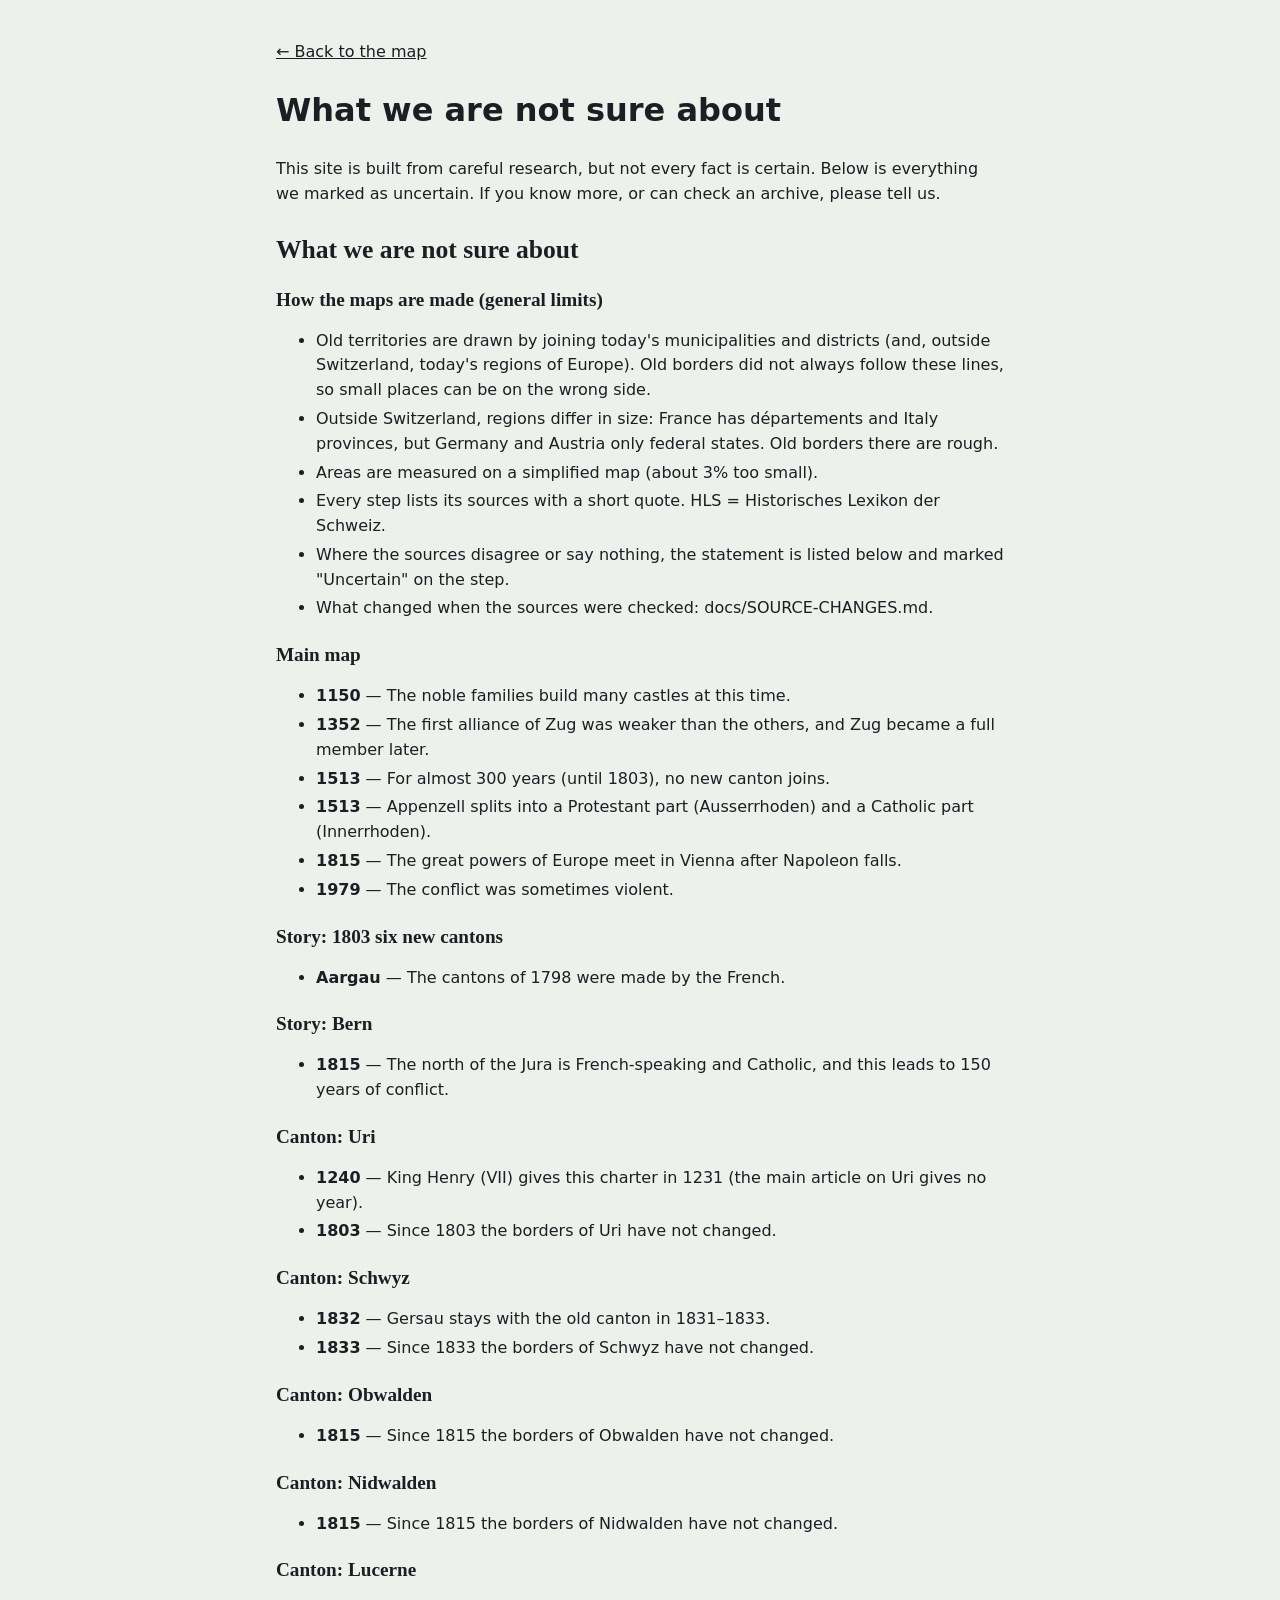
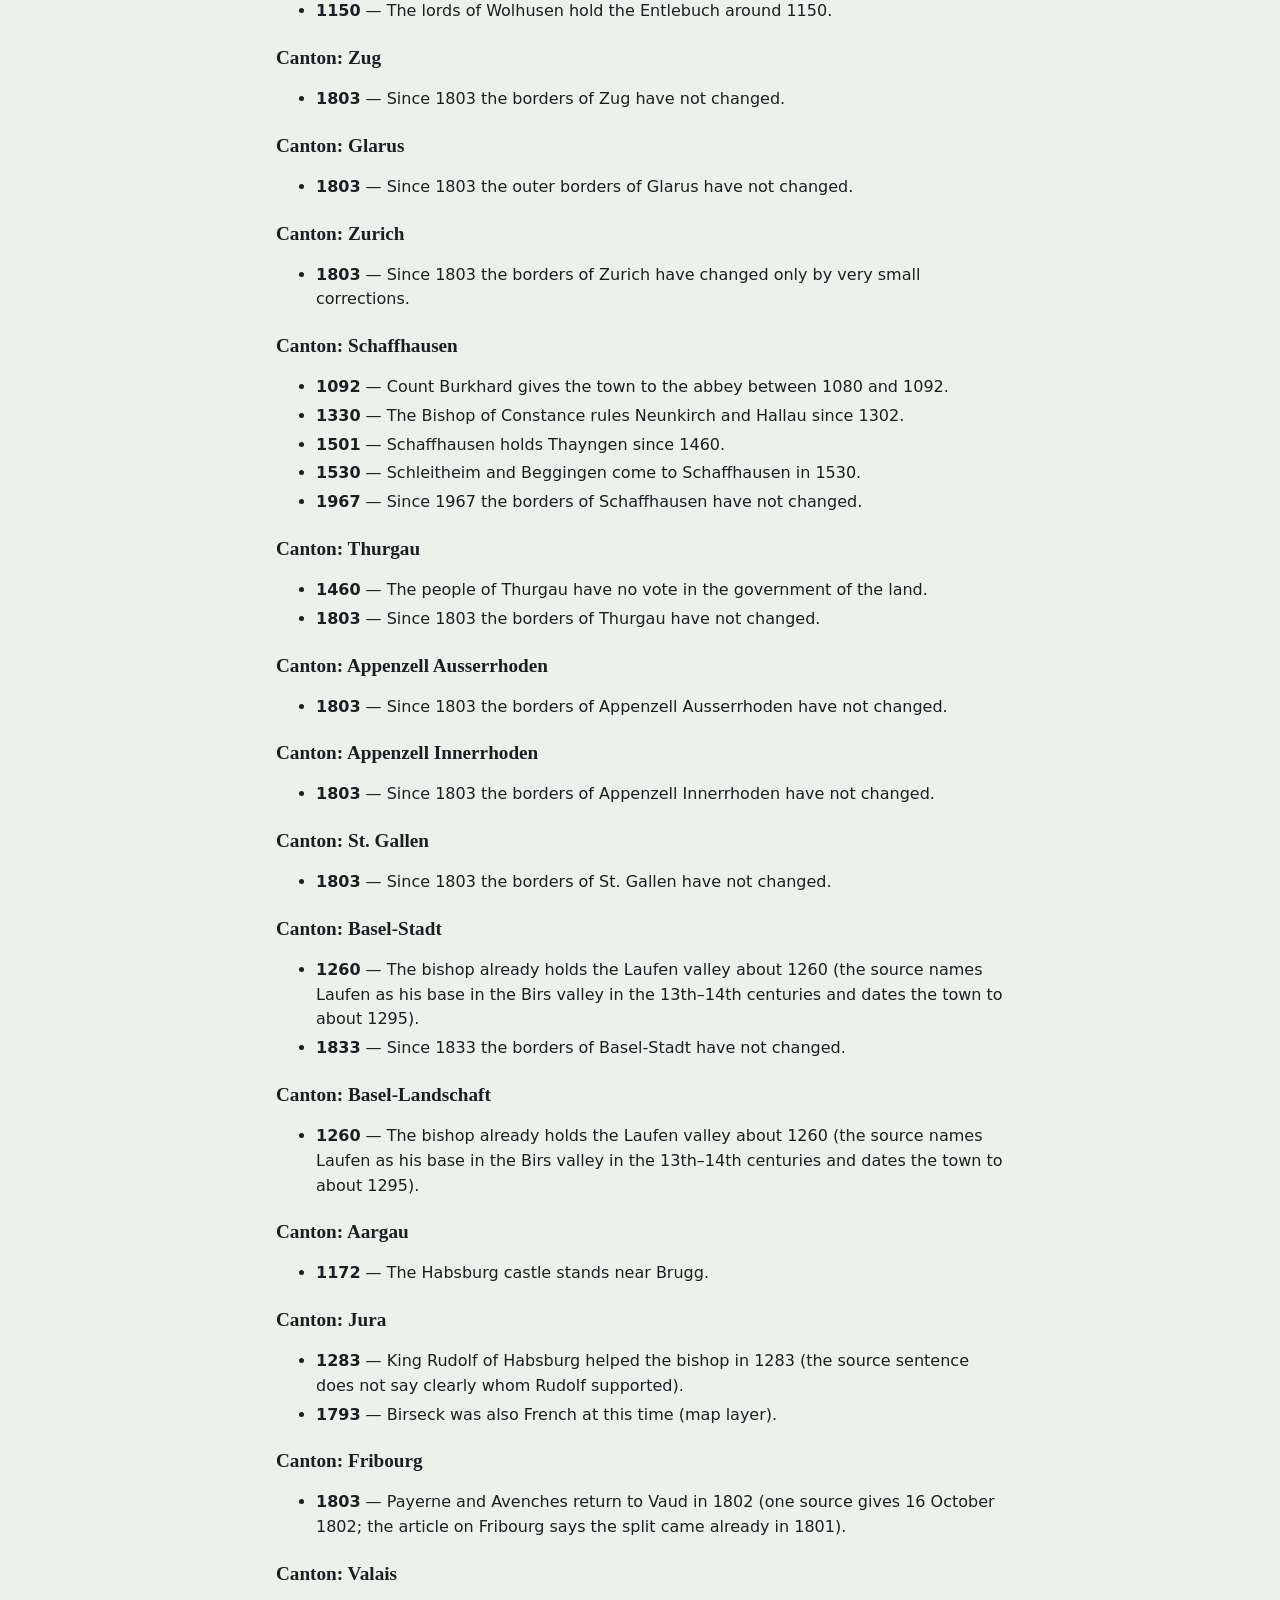
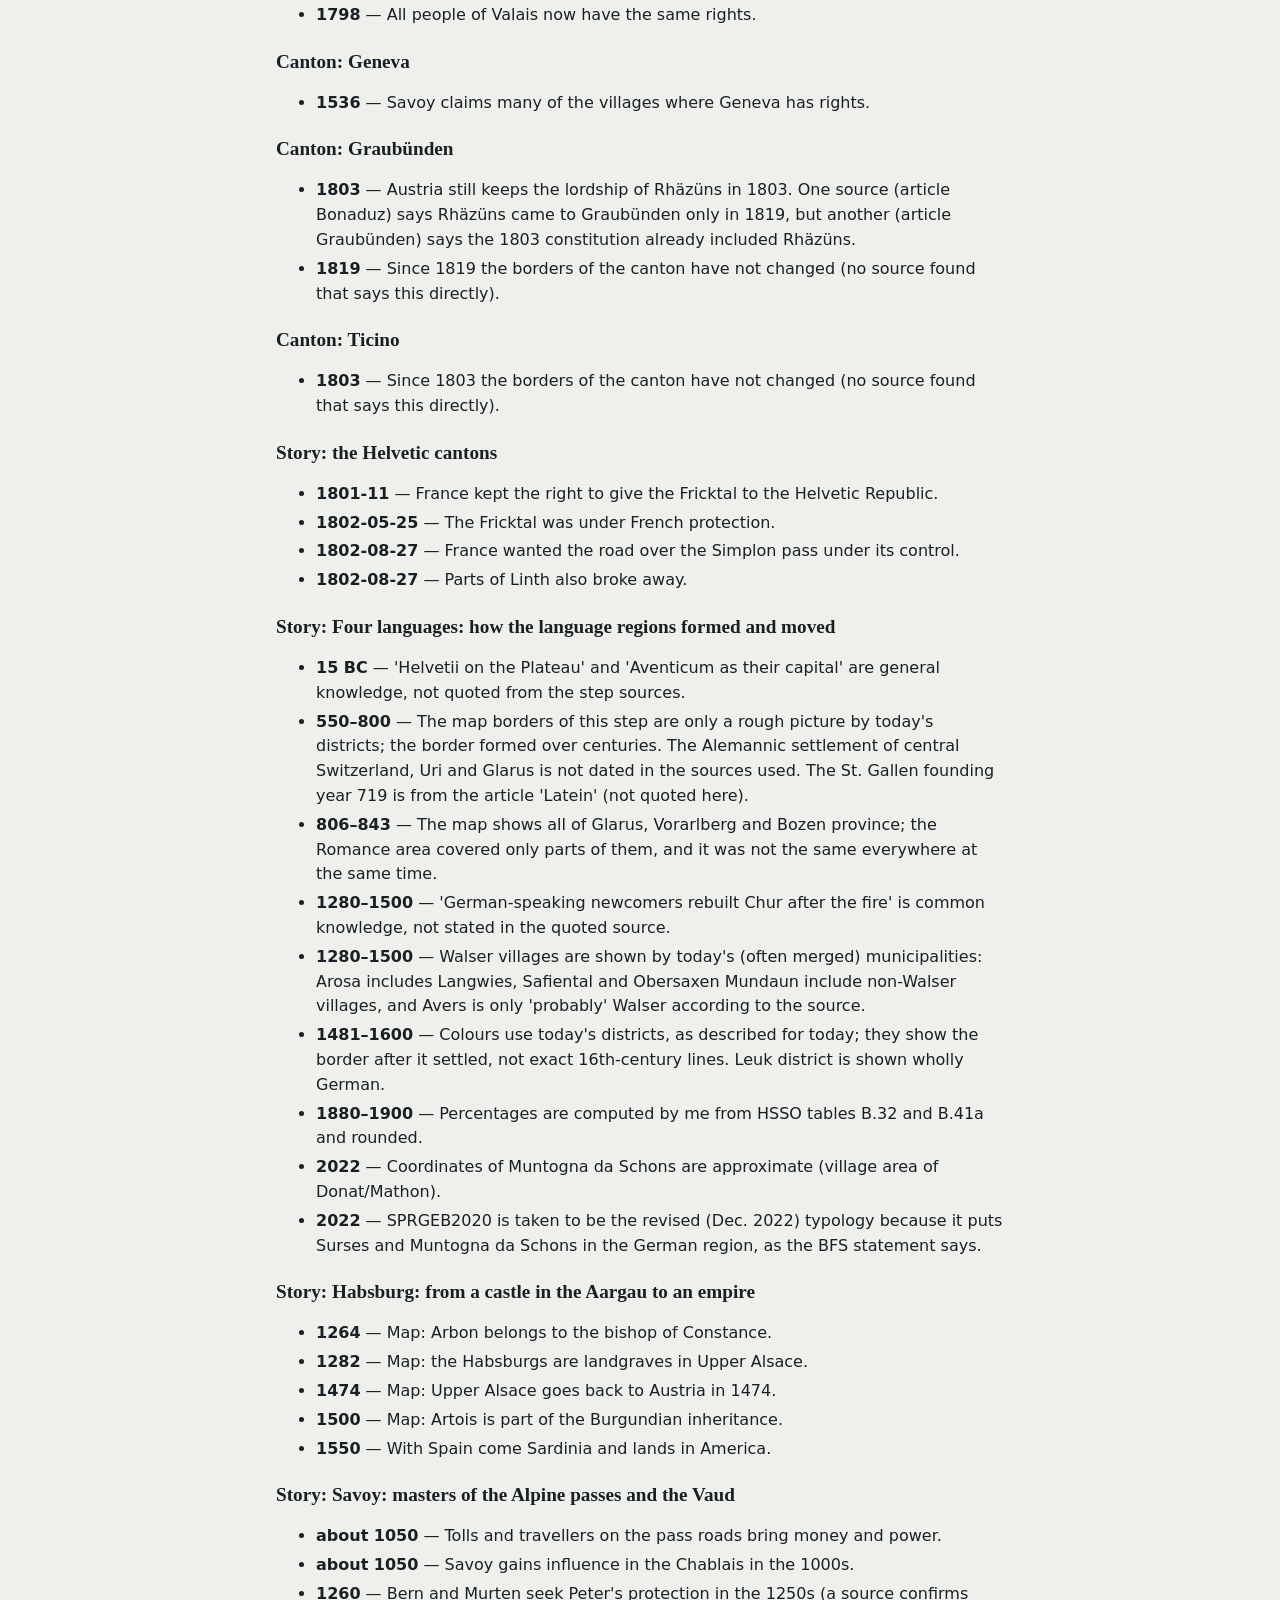
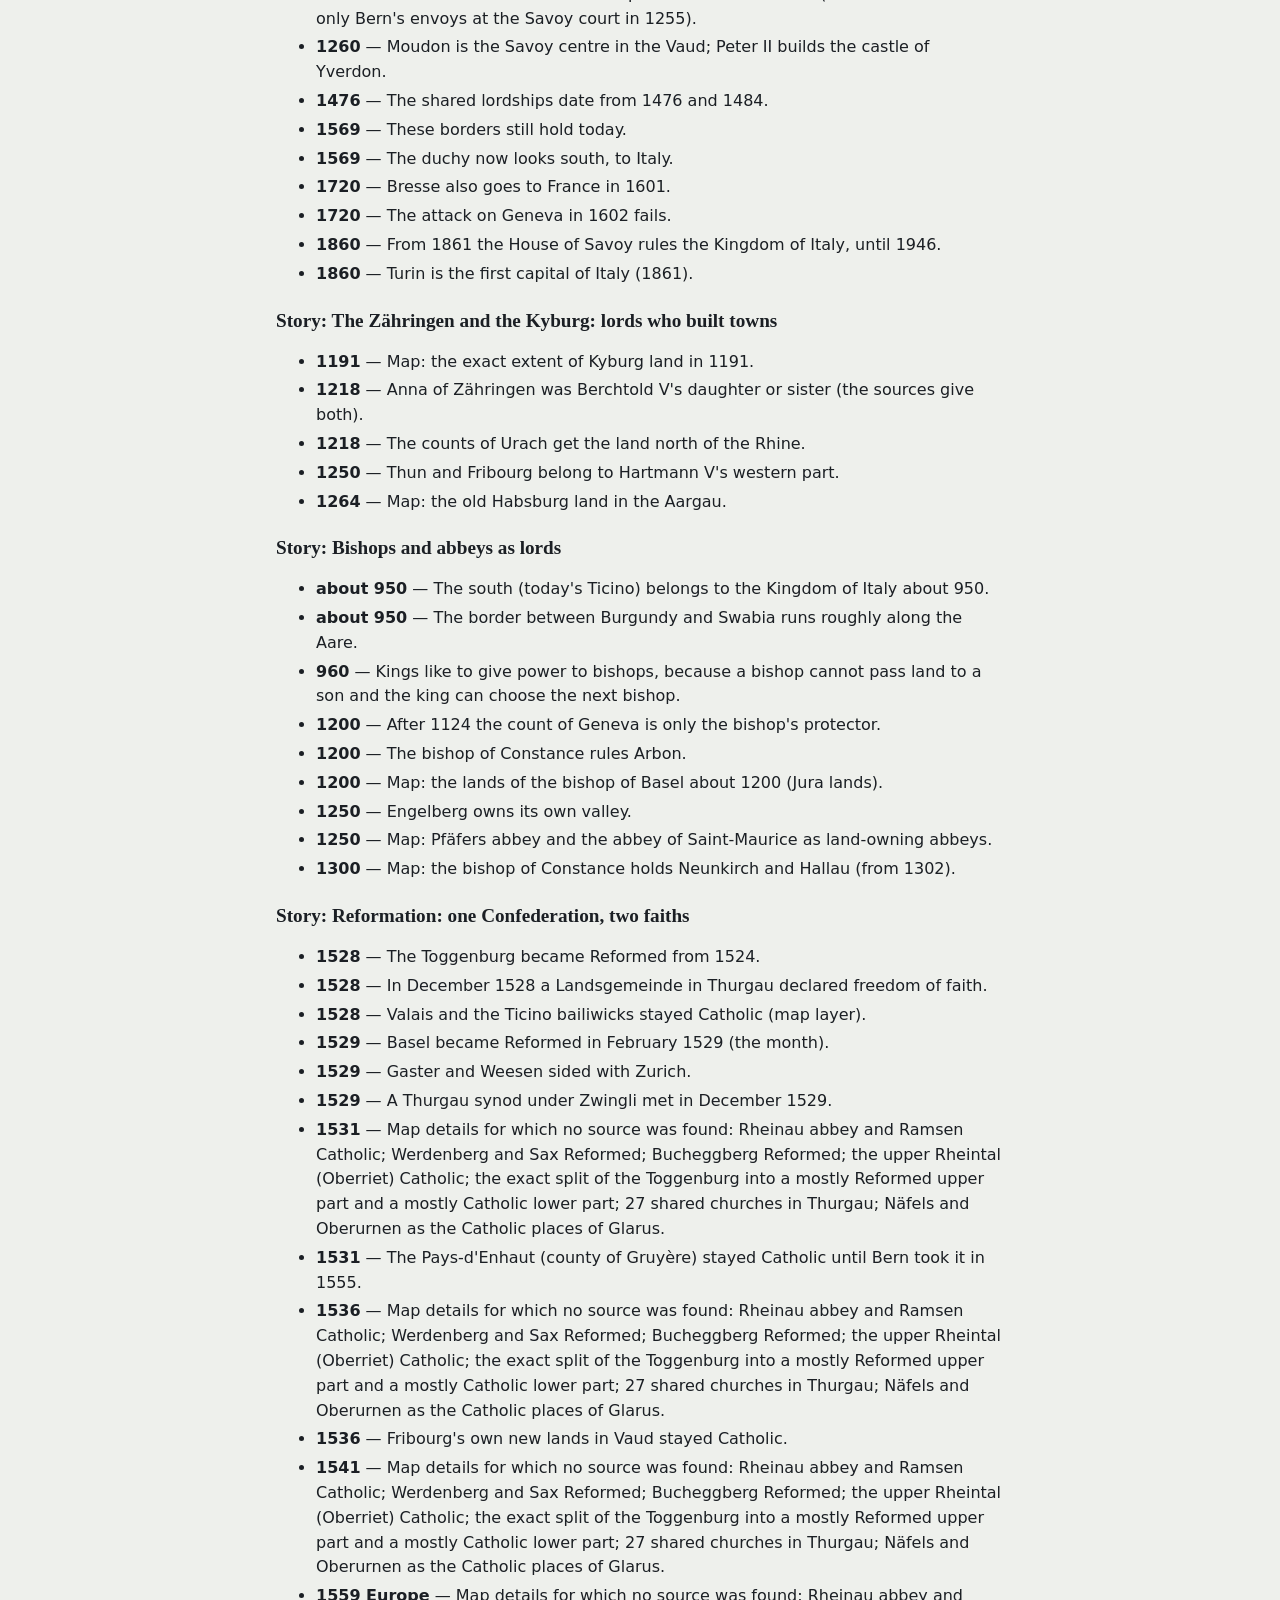
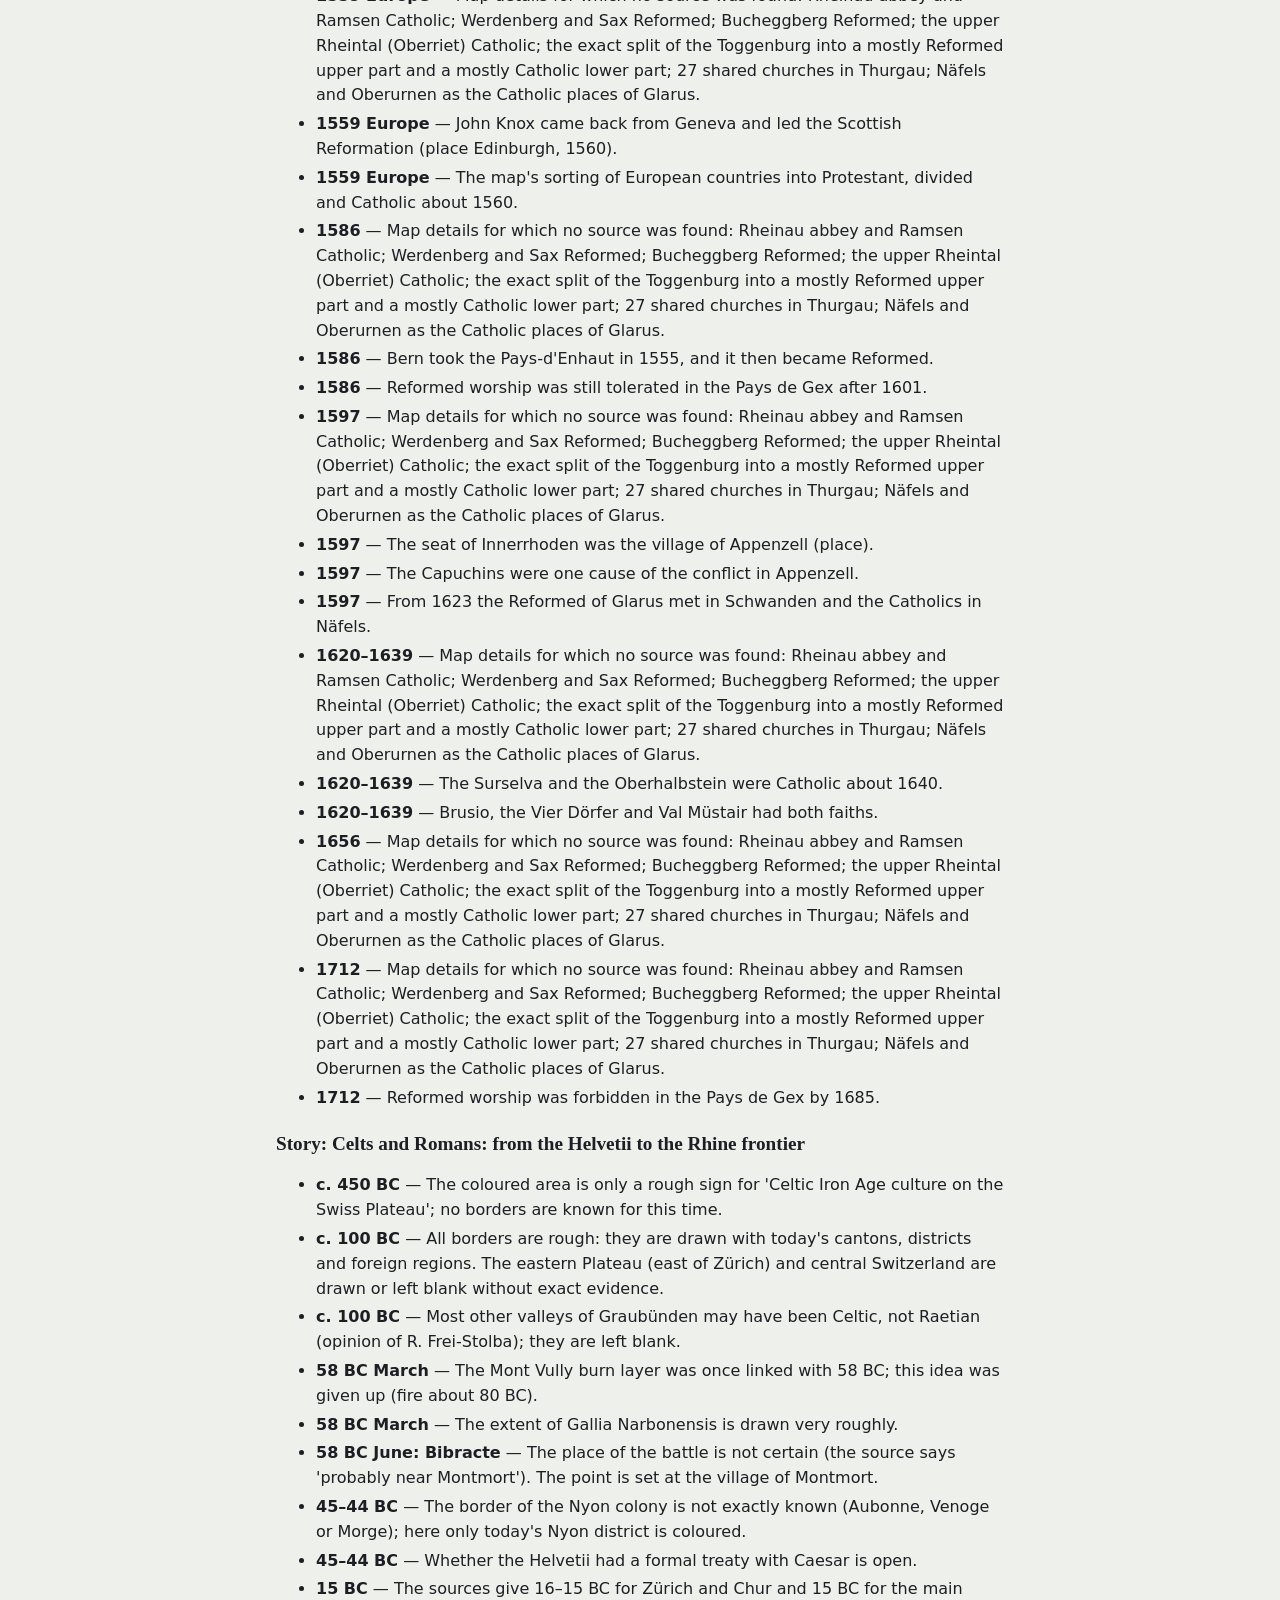
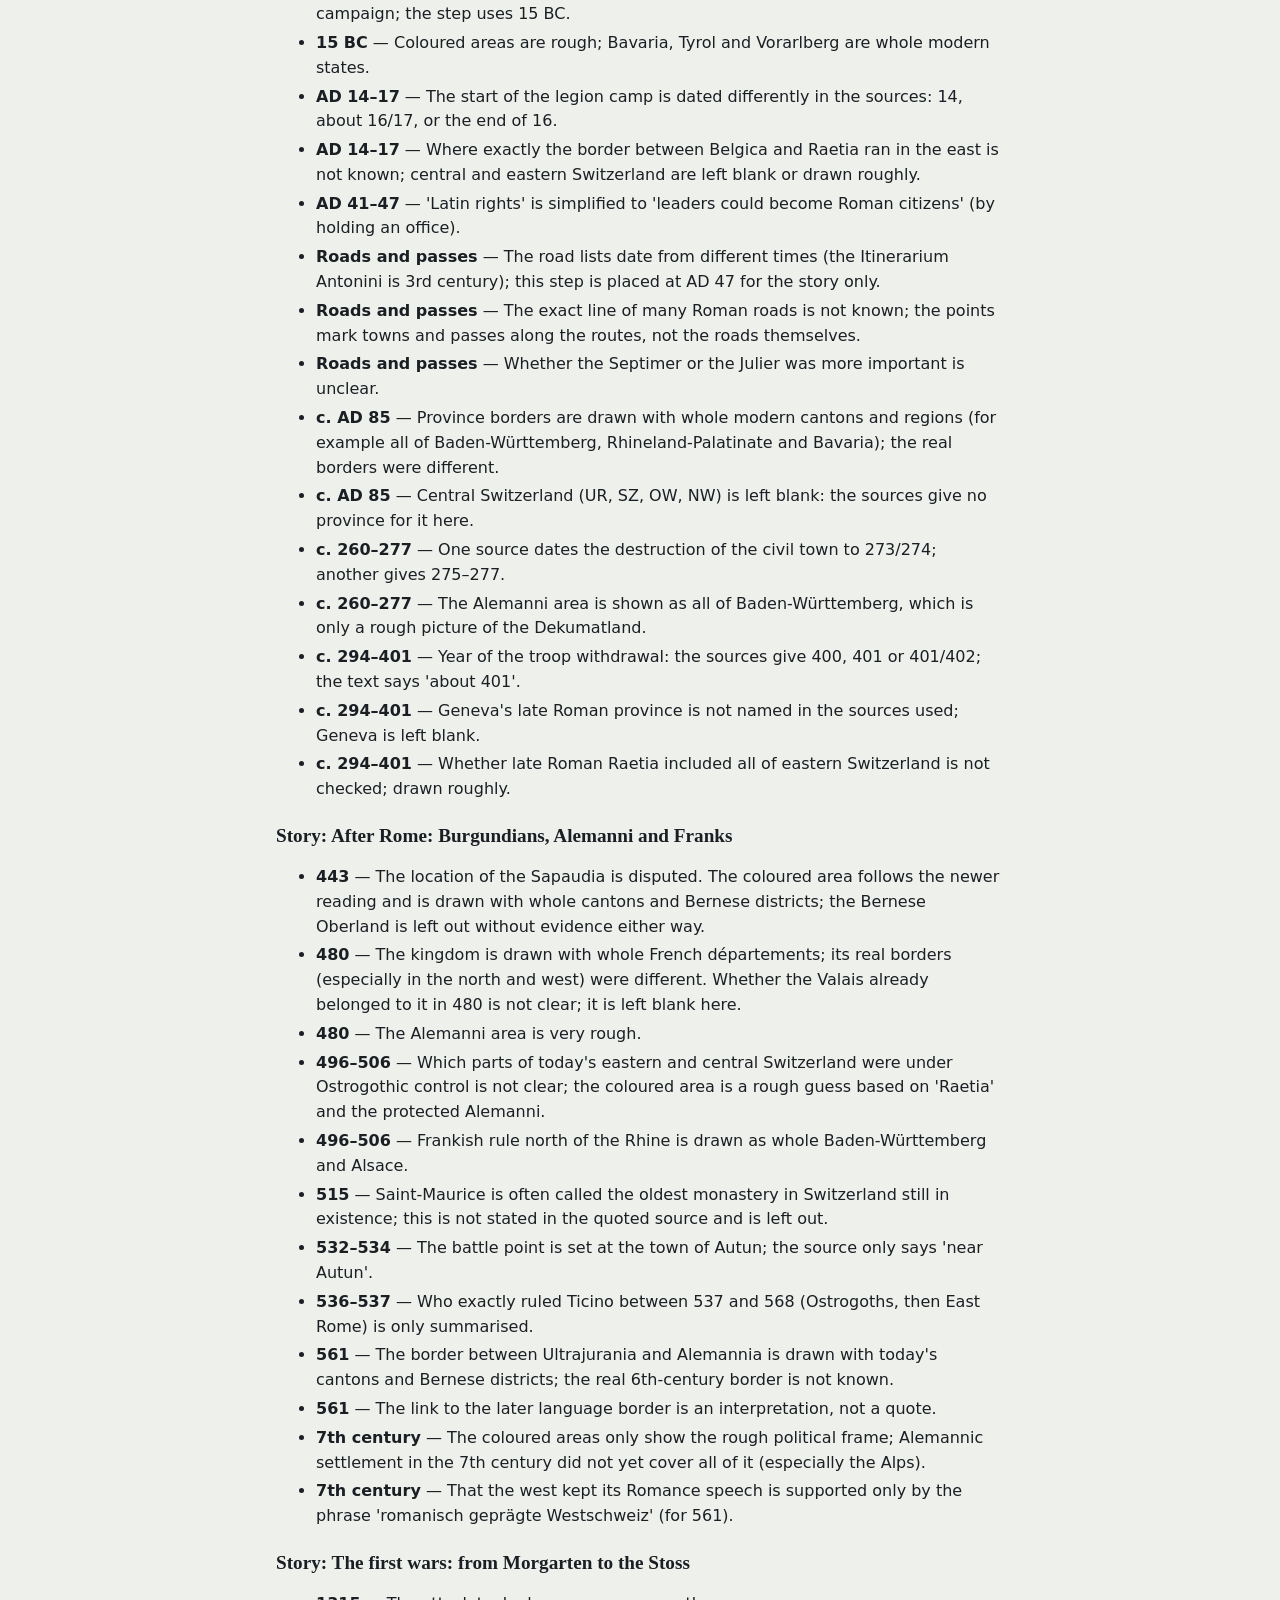
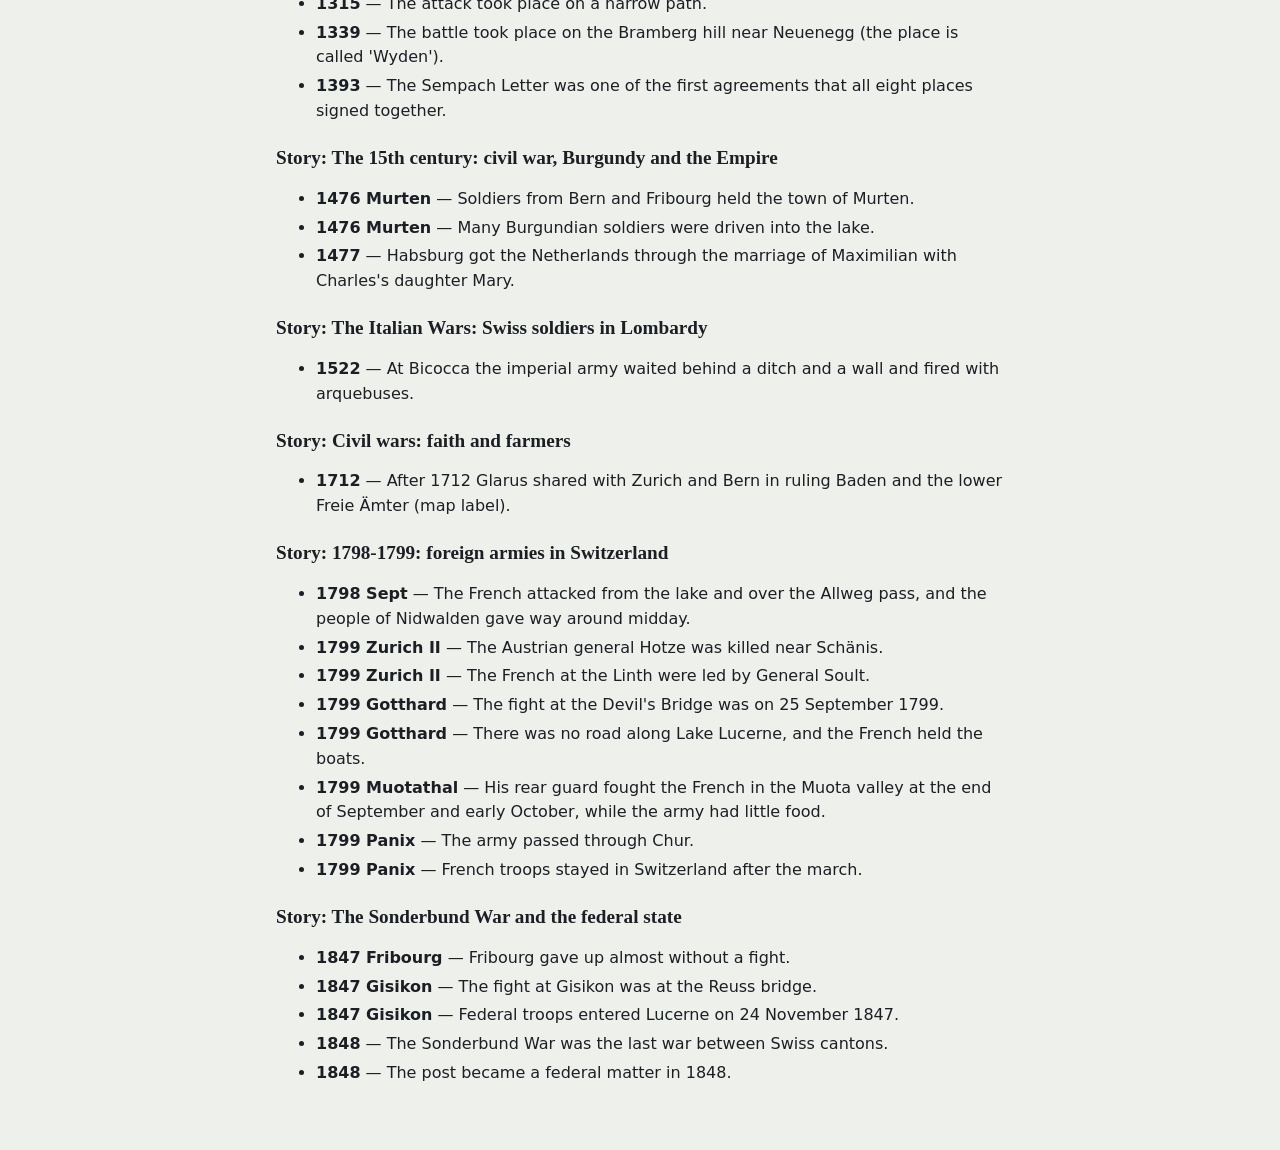
==== commit c89e204f: "Show all land of a noble family in the canton view; remove 'HLS says' from texts; add HLS licence no" ====
--- a/uncertain.html
+++ b/uncertain.html
@@ -41,7 +41,7 @@
 </ul>
 <h3>Canton: Uri</h3>
 <ul>
-<li><strong>1240</strong> — King Henry (VII) gives this charter in 1231 (the HLS article on Uri gives no year).</li>
+<li><strong>1240</strong> — King Henry (VII) gives this charter in 1231 (the main article on Uri gives no year).</li>
 <li><strong>1803</strong> — Since 1803 the borders of Uri have not changed.</li>
 </ul>
 <h3>Canton: Schwyz</h3>
@@ -118,7 +118,7 @@
 </ul>
 <h3>Canton: Fribourg</h3>
 <ul>
-<li><strong>1803</strong> — Payerne and Avenches return to Vaud in 1802 (one HLS article gives 16 October 1802; the HLS article on Fribourg says the split came already in 1801).</li>
+<li><strong>1803</strong> — Payerne and Avenches return to Vaud in 1802 (one source gives 16 October 1802; the article on Fribourg says the split came already in 1801).</li>
 </ul>
 <h3>Canton: Valais</h3>
 <ul>
@@ -130,7 +130,7 @@
 </ul>
 <h3>Canton: Graubünden</h3>
 <ul>
-<li><strong>1803</strong> — Austria still keeps the lordship of Rhäzüns in 1803. HLS (Bonaduz) says Rhäzüns came to Graubünden only in 1819, but HLS (Graubünden) says the 1803 constitution already included Rhäzüns.</li>
+<li><strong>1803</strong> — Austria still keeps the lordship of Rhäzüns in 1803. One source (article Bonaduz) says Rhäzüns came to Graubünden only in 1819, but another (article Graubünden) says the 1803 constitution already included Rhäzüns.</li>
 <li><strong>1819</strong> — Since 1819 the borders of the canton have not changed (no source found that says this directly).</li>
 </ul>
 <h3>Canton: Ticino</h3>
@@ -147,11 +147,11 @@
 <h3>Story: Four languages: how the language regions formed and moved</h3>
 <ul>
 <li><strong>15 BC</strong> — &#x27;Helvetii on the Plateau&#x27; and &#x27;Aventicum as their capital&#x27; are general knowledge, not quoted from the step sources.</li>
-<li><strong>550–800</strong> — The map borders of this step are only a rough picture by today&#x27;s districts; HLS says the border formed over centuries. The Alemannic settlement of central Switzerland, Uri and Glarus is not dated in the sources used. The St. Gallen founding year 719 is from HLS &#x27;Latein&#x27; (not quoted here).</li>
+<li><strong>550–800</strong> — The map borders of this step are only a rough picture by today&#x27;s districts; the border formed over centuries. The Alemannic settlement of central Switzerland, Uri and Glarus is not dated in the sources used. The St. Gallen founding year 719 is from the article &#x27;Latein&#x27; (not quoted here).</li>
 <li><strong>806–843</strong> — The map shows all of Glarus, Vorarlberg and Bozen province; the Romance area covered only parts of them, and it was not the same everywhere at the same time.</li>
-<li><strong>1280–1500</strong> — &#x27;German-speaking newcomers rebuilt Chur after the fire&#x27; is common knowledge, not stated in the quoted HLS text.</li>
-<li><strong>1280–1500</strong> — Walser villages are shown by today&#x27;s (often merged) municipalities: Arosa includes Langwies, Safiental and Obersaxen Mundaun include non-Walser villages, and Avers is only &#x27;probably&#x27; Walser per HLS.</li>
-<li><strong>1481–1600</strong> — Colours use today&#x27;s districts, as described by HLS for today; they show the border after it settled, not exact 16th-century lines. Leuk district is shown wholly German.</li>
+<li><strong>1280–1500</strong> — &#x27;German-speaking newcomers rebuilt Chur after the fire&#x27; is common knowledge, not stated in the quoted source.</li>
+<li><strong>1280–1500</strong> — Walser villages are shown by today&#x27;s (often merged) municipalities: Arosa includes Langwies, Safiental and Obersaxen Mundaun include non-Walser villages, and Avers is only &#x27;probably&#x27; Walser according to the source.</li>
+<li><strong>1481–1600</strong> — Colours use today&#x27;s districts, as described for today; they show the border after it settled, not exact 16th-century lines. Leuk district is shown wholly German.</li>
 <li><strong>1880–1900</strong> — Percentages are computed by me from HSSO tables B.32 and B.41a and rounded.</li>
 <li><strong>2022</strong> — Coordinates of Muntogna da Schons are approximate (village area of Donat/Mathon).</li>
 <li><strong>2022</strong> — SPRGEB2020 is taken to be the revised (Dec. 2022) typology because it puts Surses and Muntogna da Schons in the German region, as the BFS statement says.</li>
@@ -181,7 +181,7 @@
 <h3>Story: The Zähringen and the Kyburg: lords who built towns</h3>
 <ul>
 <li><strong>1191</strong> — Map: the exact extent of Kyburg land in 1191.</li>
-<li><strong>1218</strong> — Anna of Zähringen was Berchtold V&#x27;s daughter or sister (HLS gives both).</li>
+<li><strong>1218</strong> — Anna of Zähringen was Berchtold V&#x27;s daughter or sister (the sources give both).</li>
 <li><strong>1218</strong> — The counts of Urach get the land north of the Rhine.</li>
 <li><strong>1250</strong> — Thun and Fribourg belong to Hartmann V&#x27;s western part.</li>
 <li><strong>1264</strong> — Map: the old Habsburg land in the Aargau.</li>
@@ -232,47 +232,47 @@
 <ul>
 <li><strong>c. 450 BC</strong> — The coloured area is only a rough sign for &#x27;Celtic Iron Age culture on the Swiss Plateau&#x27;; no borders are known for this time.</li>
 <li><strong>c. 100 BC</strong> — All borders are rough: they are drawn with today&#x27;s cantons, districts and foreign regions. The eastern Plateau (east of Zürich) and central Switzerland are drawn or left blank without exact evidence.</li>
-<li><strong>c. 100 BC</strong> — Most other valleys of Graubünden may have been Celtic, not Raetian (HLS Räter, opinion of R. Frei-Stolba); they are left blank.</li>
-<li><strong>58 BC March</strong> — The Mont Vully burn layer was once linked with 58 BC; HLS says this idea was given up (fire about 80 BC).</li>
+<li><strong>c. 100 BC</strong> — Most other valleys of Graubünden may have been Celtic, not Raetian (opinion of R. Frei-Stolba); they are left blank.</li>
+<li><strong>58 BC March</strong> — The Mont Vully burn layer was once linked with 58 BC; this idea was given up (fire about 80 BC).</li>
 <li><strong>58 BC March</strong> — The extent of Gallia Narbonensis is drawn very roughly.</li>
-<li><strong>58 BC June: Bibracte</strong> — The place of the battle is not certain (HLS: &#x27;vermutlich bei Montmort&#x27;). The point is set at the village of Montmort.</li>
+<li><strong>58 BC June: Bibracte</strong> — The place of the battle is not certain (the source says &#x27;probably near Montmort&#x27;). The point is set at the village of Montmort.</li>
 <li><strong>45–44 BC</strong> — The border of the Nyon colony is not exactly known (Aubonne, Venoge or Morge); here only today&#x27;s Nyon district is coloured.</li>
 <li><strong>45–44 BC</strong> — Whether the Helvetii had a formal treaty with Caesar is open.</li>
-<li><strong>15 BC</strong> — The HLS gives 16–15 BC for Zürich and Chur and 15 BC for the main campaign; the step uses 15 BC.</li>
+<li><strong>15 BC</strong> — The sources give 16–15 BC for Zürich and Chur and 15 BC for the main campaign; the step uses 15 BC.</li>
 <li><strong>15 BC</strong> — Coloured areas are rough; Bavaria, Tyrol and Vorarlberg are whole modern states.</li>
-<li><strong>AD 14–17</strong> — The start of the legion camp is dated differently in the HLS: 14 (Römisches Reich), about 16/17 (Aventicum), end of 16 (Römisches Heer).</li>
+<li><strong>AD 14–17</strong> — The start of the legion camp is dated differently in the sources: 14, about 16/17, or the end of 16.</li>
 <li><strong>AD 14–17</strong> — Where exactly the border between Belgica and Raetia ran in the east is not known; central and eastern Switzerland are left blank or drawn roughly.</li>
 <li><strong>AD 41–47</strong> — &#x27;Latin rights&#x27; is simplified to &#x27;leaders could become Roman citizens&#x27; (by holding an office).</li>
 <li><strong>Roads and passes</strong> — The road lists date from different times (the Itinerarium Antonini is 3rd century); this step is placed at AD 47 for the story only.</li>
 <li><strong>Roads and passes</strong> — The exact line of many Roman roads is not known; the points mark towns and passes along the routes, not the roads themselves.</li>
-<li><strong>Roads and passes</strong> — Whether the Septimer or the Julier was more important is unclear (HLS Julierpass).</li>
+<li><strong>Roads and passes</strong> — Whether the Septimer or the Julier was more important is unclear.</li>
 <li><strong>c. AD 85</strong> — Province borders are drawn with whole modern cantons and regions (for example all of Baden-Württemberg, Rhineland-Palatinate and Bavaria); the real borders were different.</li>
-<li><strong>c. AD 85</strong> — Central Switzerland (UR, SZ, OW, NW) is left blank: the HLS gives no province for it here.</li>
-<li><strong>c. 260–277</strong> — HLS Augusta Raurica dates the destruction of the civil town to 273/274; HLS Römisches Reich gives 275–277.</li>
+<li><strong>c. AD 85</strong> — Central Switzerland (UR, SZ, OW, NW) is left blank: the sources give no province for it here.</li>
+<li><strong>c. 260–277</strong> — One source dates the destruction of the civil town to 273/274; another gives 275–277.</li>
 <li><strong>c. 260–277</strong> — The Alemanni area is shown as all of Baden-Württemberg, which is only a rough picture of the Dekumatland.</li>
-<li><strong>c. 294–401</strong> — Year of the troop withdrawal: HLS Römisches Reich says 400, HLS Völkerwanderung 401, other HLS articles 401/402; the text says &#x27;about 401&#x27;.</li>
-<li><strong>c. 294–401</strong> — Geneva&#x27;s late Roman province is not named in the HLS texts used; Geneva is left blank.</li>
+<li><strong>c. 294–401</strong> — Year of the troop withdrawal: the sources give 400, 401 or 401/402; the text says &#x27;about 401&#x27;.</li>
+<li><strong>c. 294–401</strong> — Geneva&#x27;s late Roman province is not named in the sources used; Geneva is left blank.</li>
 <li><strong>c. 294–401</strong> — Whether late Roman Raetia included all of eastern Switzerland is not checked; drawn roughly.</li>
 </ul>
 <h3>Story: After Rome: Burgundians, Alemanni and Franks</h3>
 <ul>
-<li><strong>443</strong> — The location of the Sapaudia is disputed (HLS Sapaudia). The coloured area follows the newer reading and is drawn with whole cantons and Bernese districts; the Bernese Oberland is left out without evidence either way.</li>
+<li><strong>443</strong> — The location of the Sapaudia is disputed. The coloured area follows the newer reading and is drawn with whole cantons and Bernese districts; the Bernese Oberland is left out without evidence either way.</li>
 <li><strong>480</strong> — The kingdom is drawn with whole French départements; its real borders (especially in the north and west) were different. Whether the Valais already belonged to it in 480 is not clear; it is left blank here.</li>
 <li><strong>480</strong> — The Alemanni area is very rough.</li>
 <li><strong>496–506</strong> — Which parts of today&#x27;s eastern and central Switzerland were under Ostrogothic control is not clear; the coloured area is a rough guess based on &#x27;Raetia&#x27; and the protected Alemanni.</li>
 <li><strong>496–506</strong> — Frankish rule north of the Rhine is drawn as whole Baden-Württemberg and Alsace.</li>
-<li><strong>515</strong> — Saint-Maurice is often called the oldest monastery in Switzerland still in existence; this is not stated in the quoted HLS text and is left out.</li>
-<li><strong>532–534</strong> — The battle point is set at the town of Autun; HLS only says &#x27;bei Autun&#x27;.</li>
+<li><strong>515</strong> — Saint-Maurice is often called the oldest monastery in Switzerland still in existence; this is not stated in the quoted source and is left out.</li>
+<li><strong>532–534</strong> — The battle point is set at the town of Autun; the source only says &#x27;near Autun&#x27;.</li>
 <li><strong>536–537</strong> — Who exactly ruled Ticino between 537 and 568 (Ostrogoths, then East Rome) is only summarised.</li>
 <li><strong>561</strong> — The border between Ultrajurania and Alemannia is drawn with today&#x27;s cantons and Bernese districts; the real 6th-century border is not known.</li>
 <li><strong>561</strong> — The link to the later language border is an interpretation, not a quote.</li>
 <li><strong>7th century</strong> — The coloured areas only show the rough political frame; Alemannic settlement in the 7th century did not yet cover all of it (especially the Alps).</li>
-<li><strong>7th century</strong> — That the west kept its Romance speech is supported only by the HLS phrase &#x27;romanisch geprägte Westschweiz&#x27; (for 561).</li>
+<li><strong>7th century</strong> — That the west kept its Romance speech is supported only by the phrase &#x27;romanisch geprägte Westschweiz&#x27; (for 561).</li>
 </ul>
 <h3>Story: The first wars: from Morgarten to the Stoss</h3>
 <ul>
 <li><strong>1315</strong> — The attack took place on a narrow path.</li>
-<li><strong>1339</strong> — The battle took place on the Bramberg hill near Neuenegg (HLS names the place &#x27;Wyden&#x27;).</li>
+<li><strong>1339</strong> — The battle took place on the Bramberg hill near Neuenegg (the place is called &#x27;Wyden&#x27;).</li>
 <li><strong>1393</strong> — The Sempach Letter was one of the first agreements that all eight places signed together.</li>
 </ul>
 <h3>Story: The 15th century: civil war, Burgundy and the Empire</h3>
--- a/styles.css
+++ b/styles.css
@@ -308,3 +308,15 @@
 .sources h3 { font-size: 0.8rem; text-transform: uppercase; letter-spacing: 0.04em; margin: 10px 0 4px; color: #c8281e; }
 .sources ul { margin: 0; padding-left: 1.1em; }
 .route { fill: none; stroke: #c8281e; stroke-width: 2.5; stroke-dasharray: 6 4; vector-effect: non-scaling-stroke; }
+
+/* Battle icon: crossed swords */
+.swords { fill: none; stroke: #c8281e; stroke-width: 2.6; stroke-linecap: round; vector-effect: non-scaling-stroke; }
+.swords-halo { fill: none; stroke: #fff; stroke-width: 5.5; stroke-linecap: round; vector-effect: non-scaling-stroke; }
+.swatch-swords { flex: none; width: 16px; height: 16px; margin-top: 2px; }
+.swatch-swords .swords, .swatch-swords .swords-halo { vector-effect: none; }
+
+/* Other land of a noble family, for perspective */
+.territory.context { fill-opacity: 0.4; stroke: var(--panel); stroke-dasharray: 3 2; }
+.ctx-toggle { position: absolute; right: 12px; top: 12px; border: 1px solid var(--line); background: var(--panel); color: var(--ink);
+  border-radius: 999px; padding: 5px 12px; font: 600 0.82rem "IBM Plex Sans", sans-serif; cursor: pointer; }
+.ctx-toggle[hidden] { display: none; }
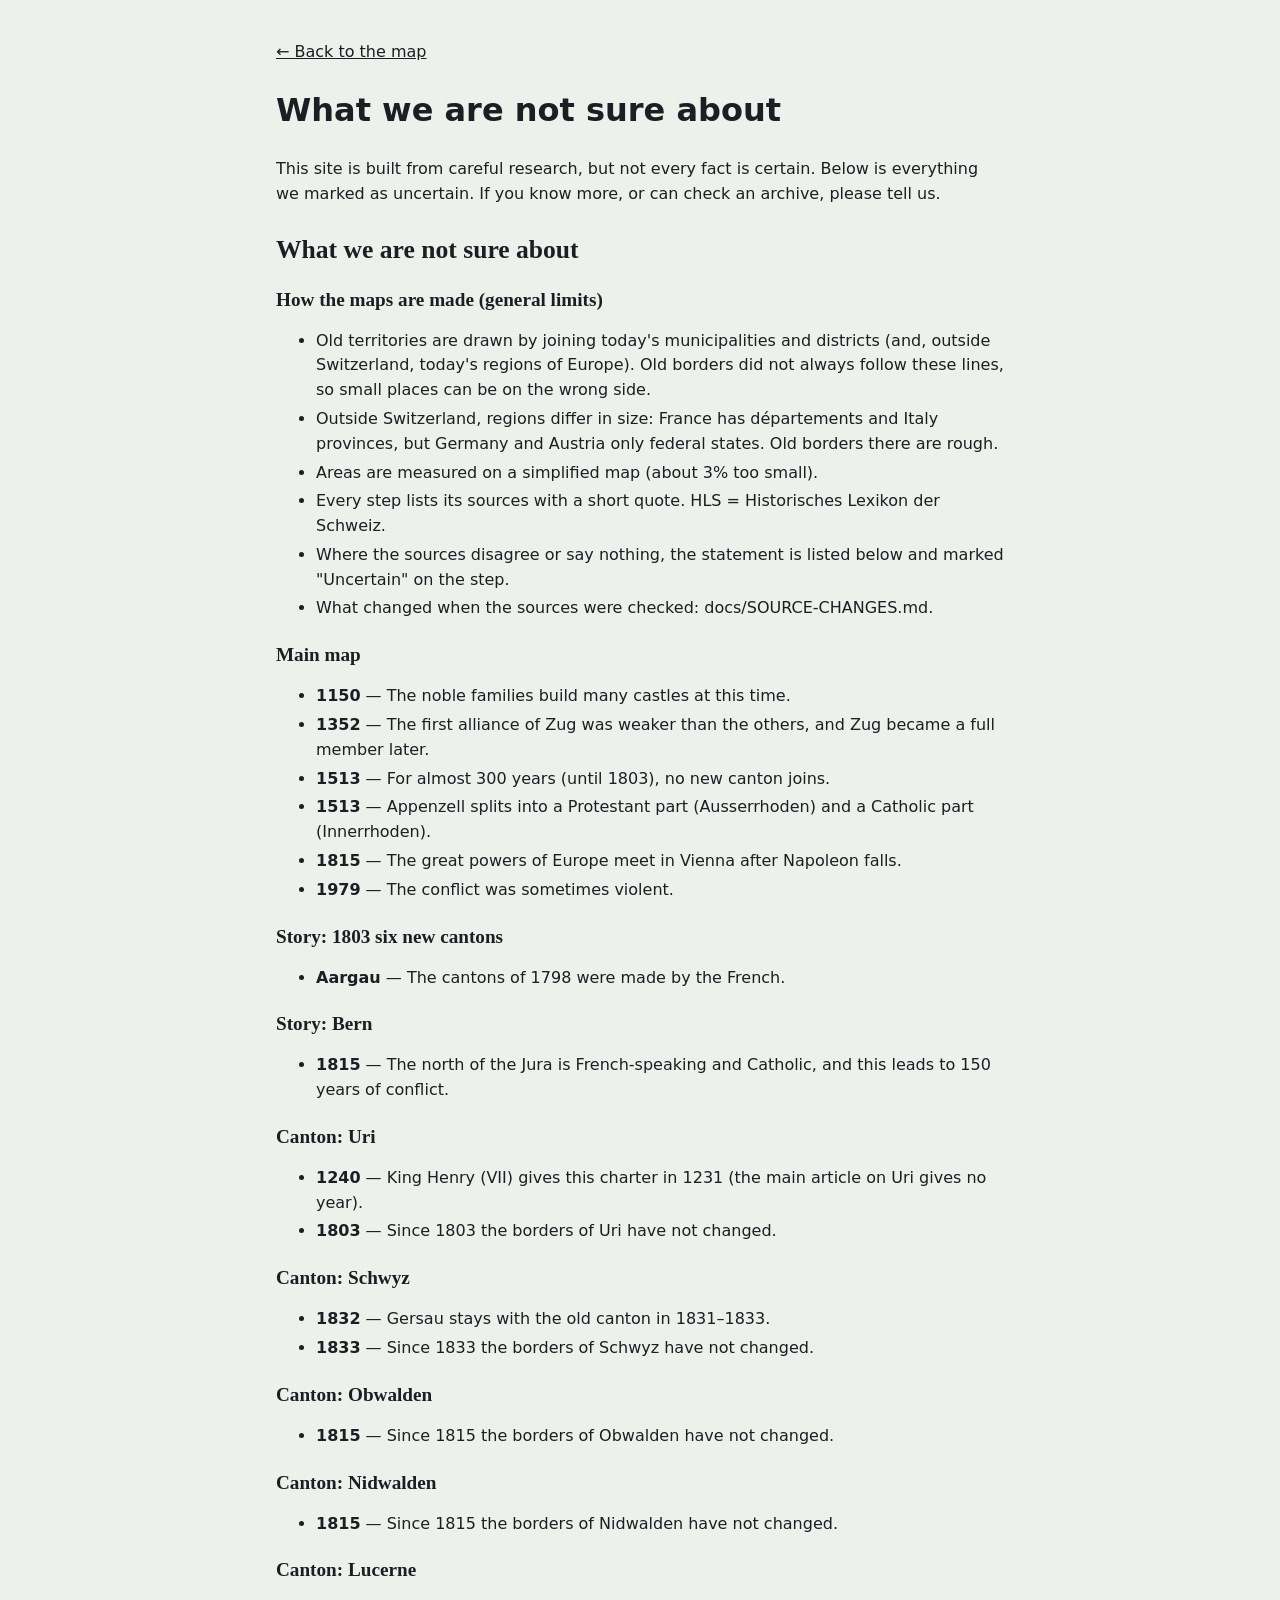
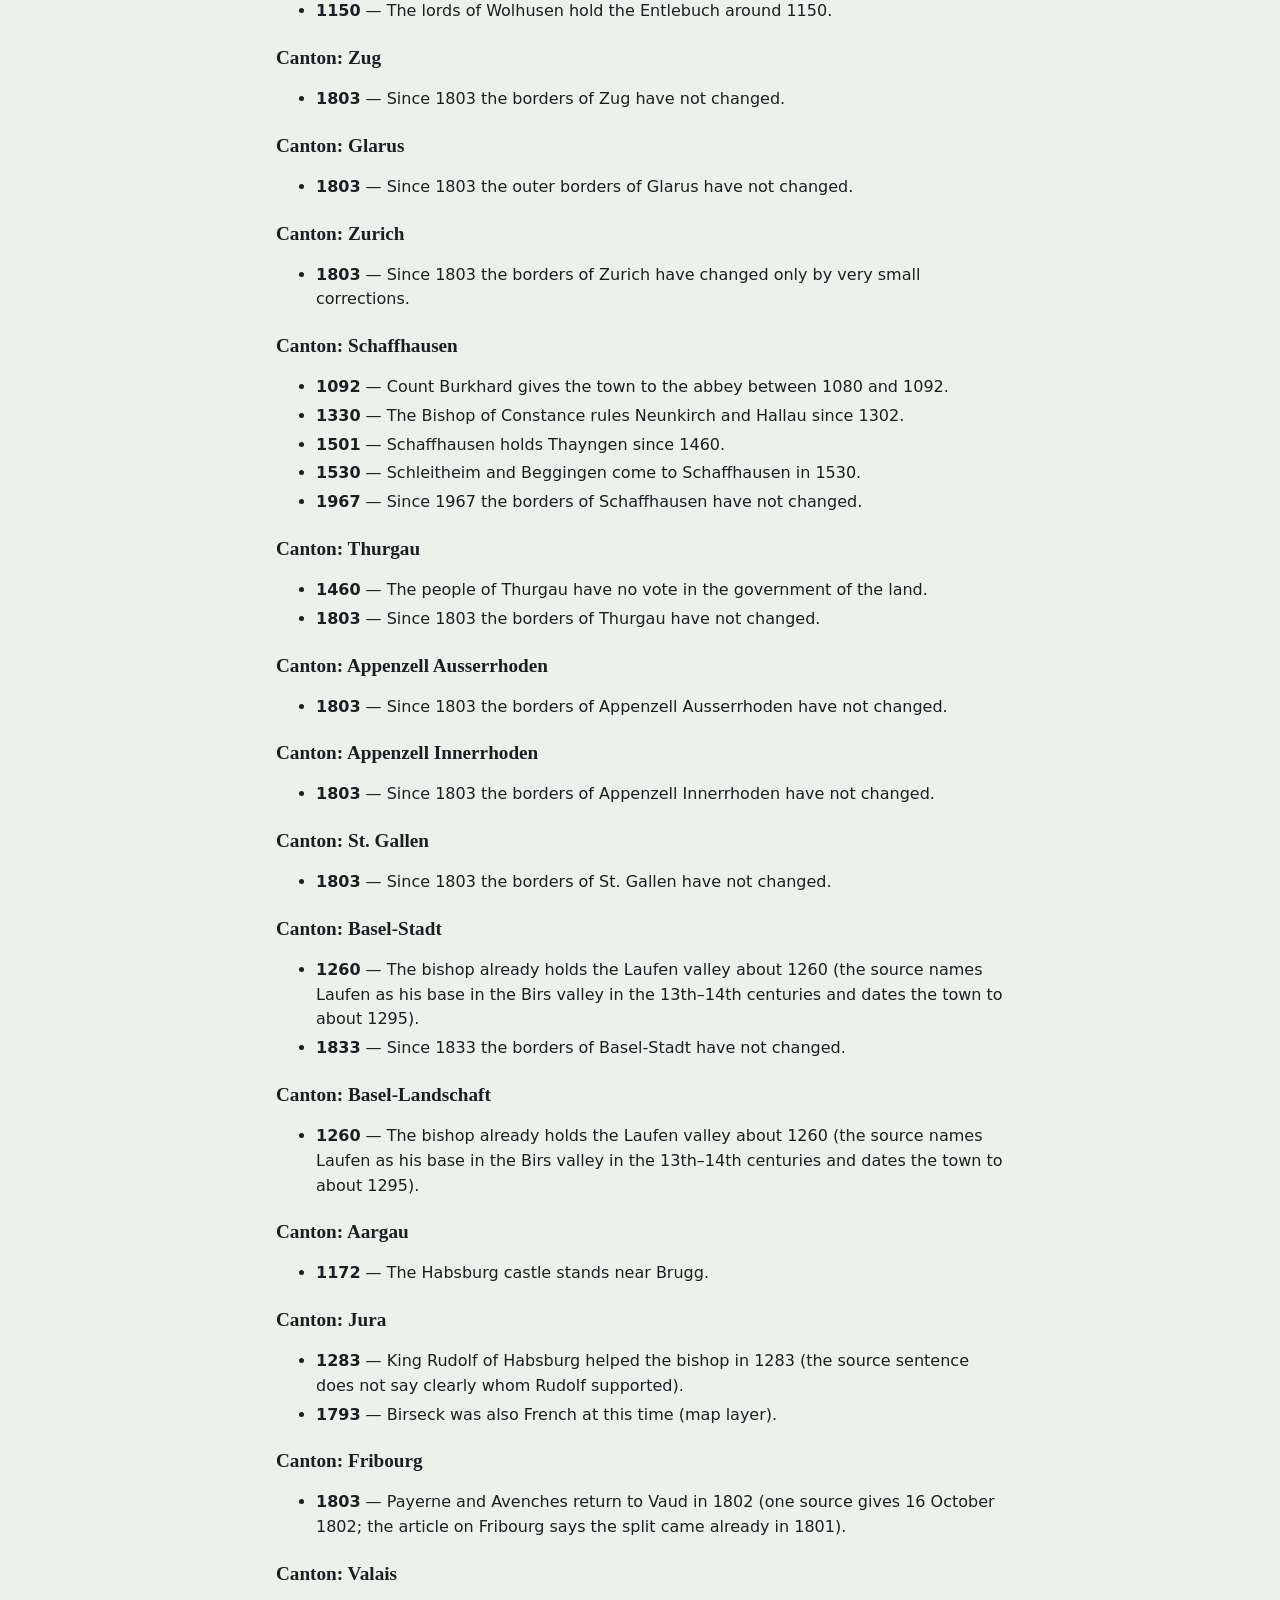
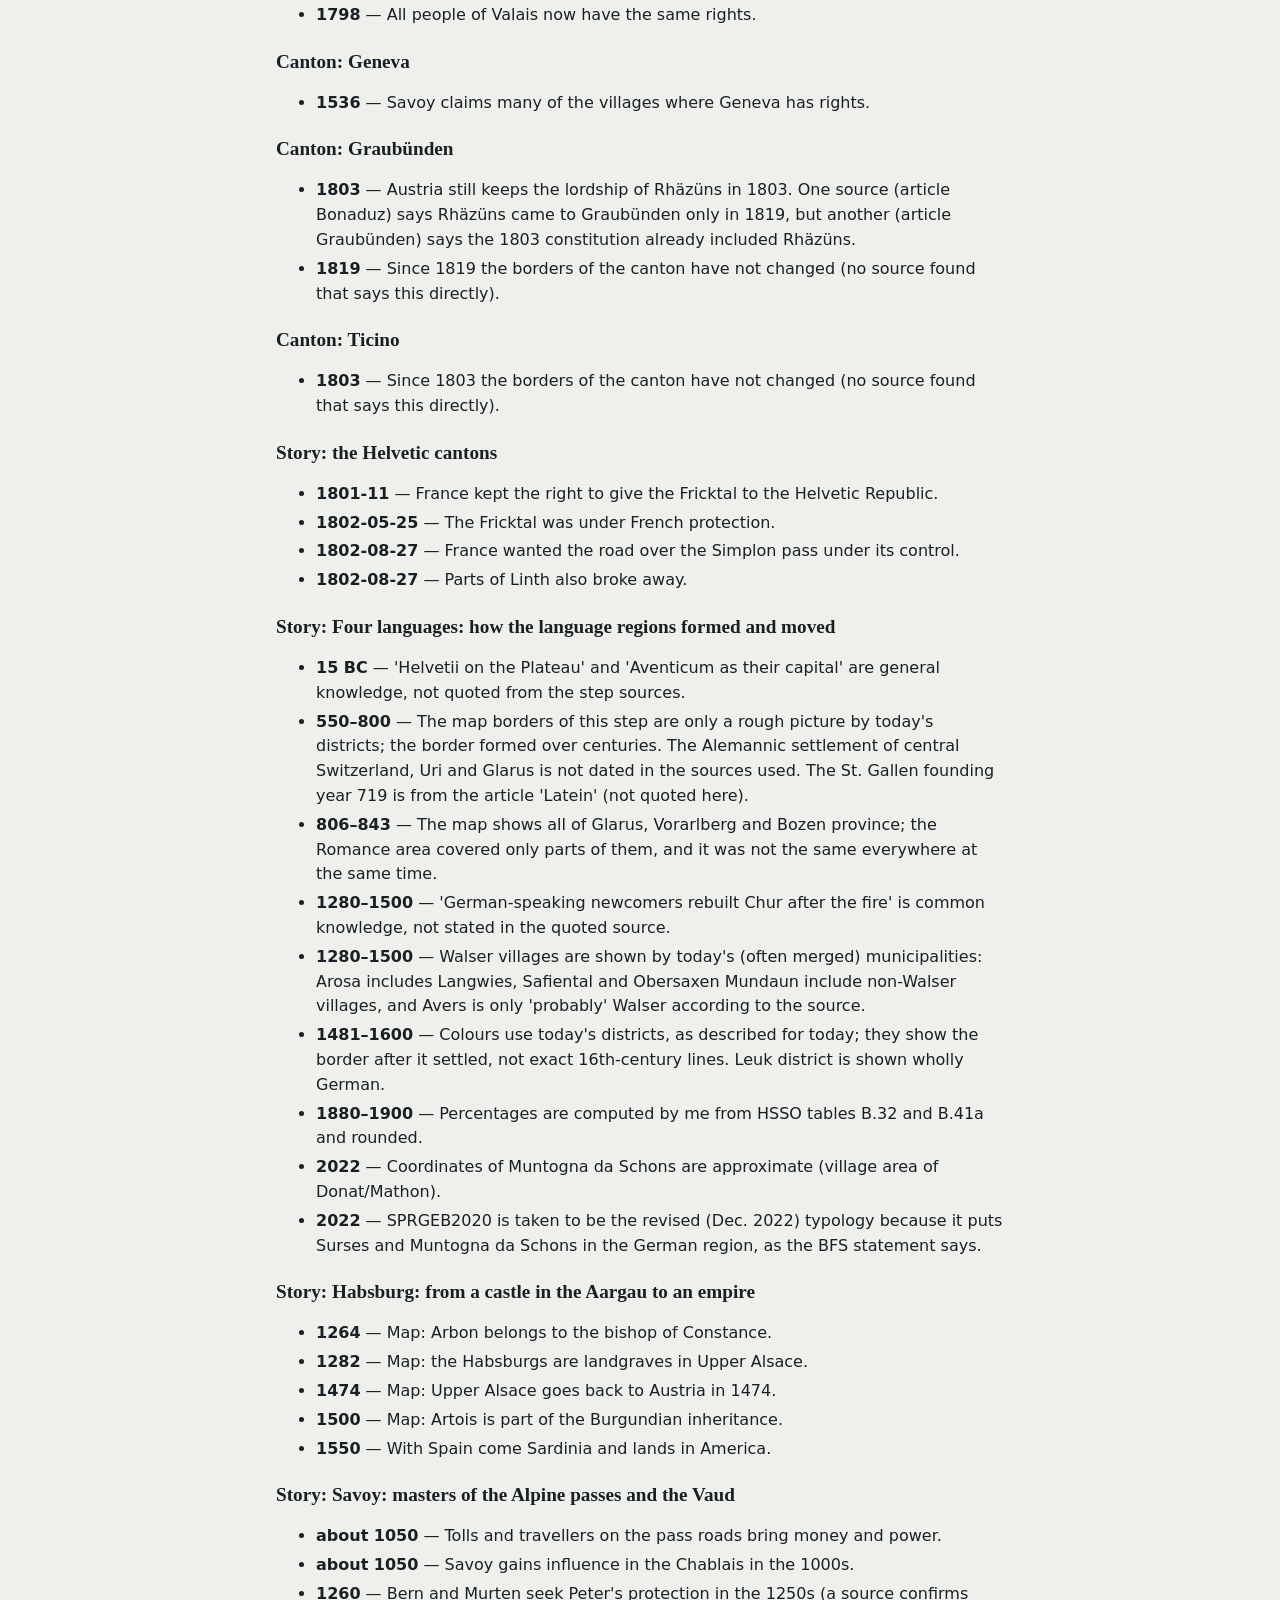
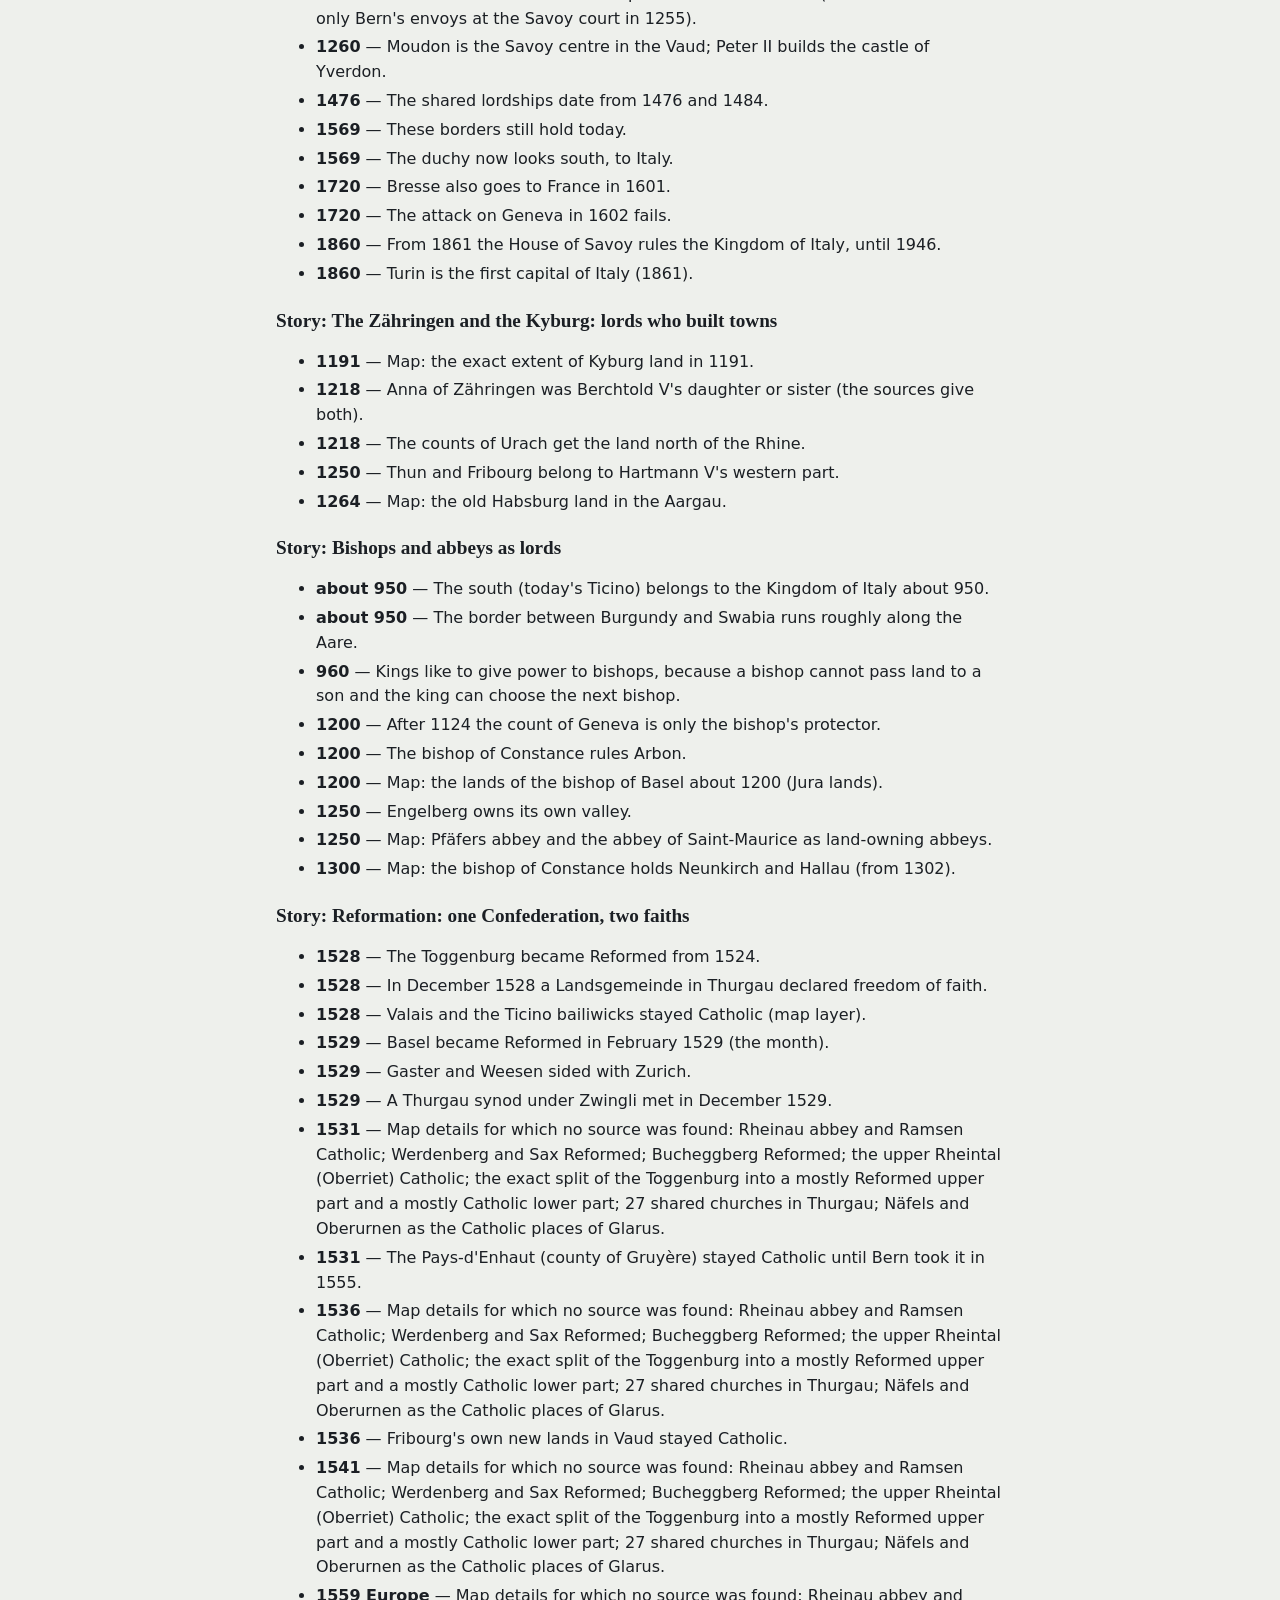
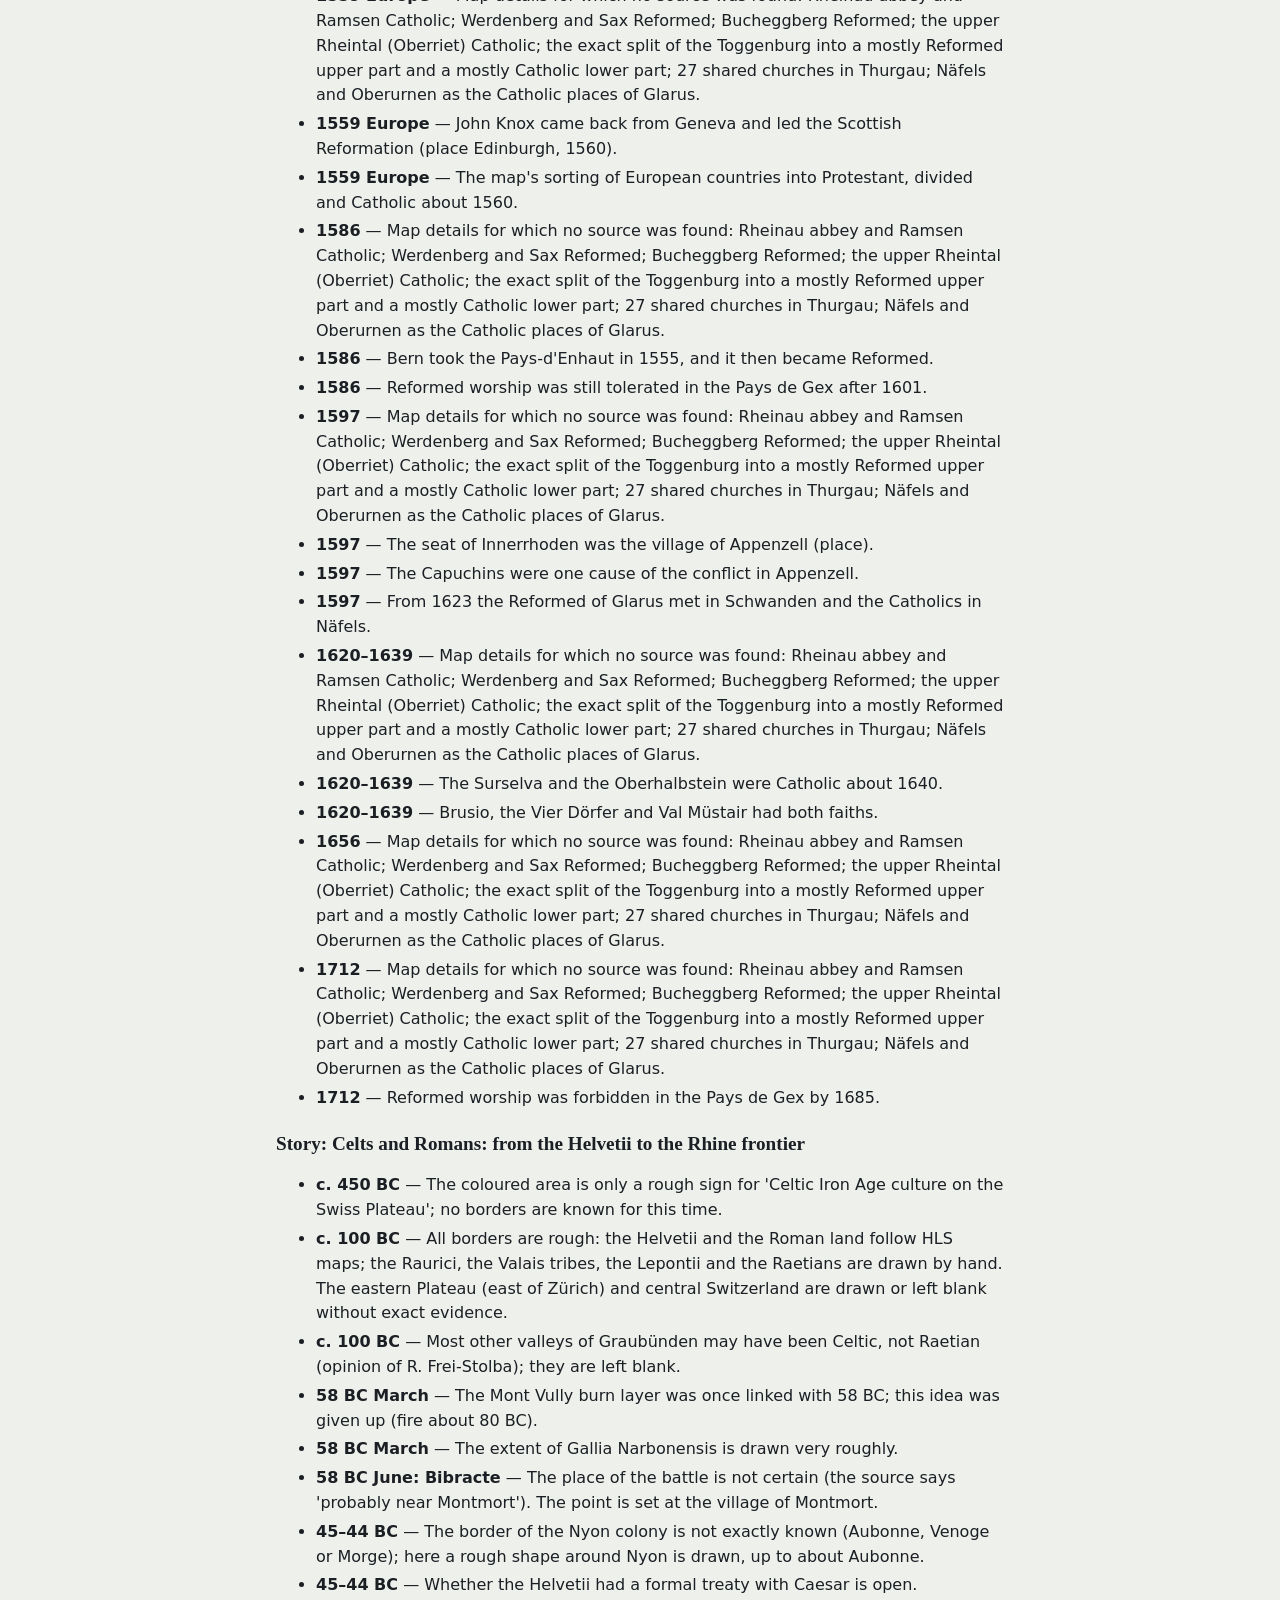
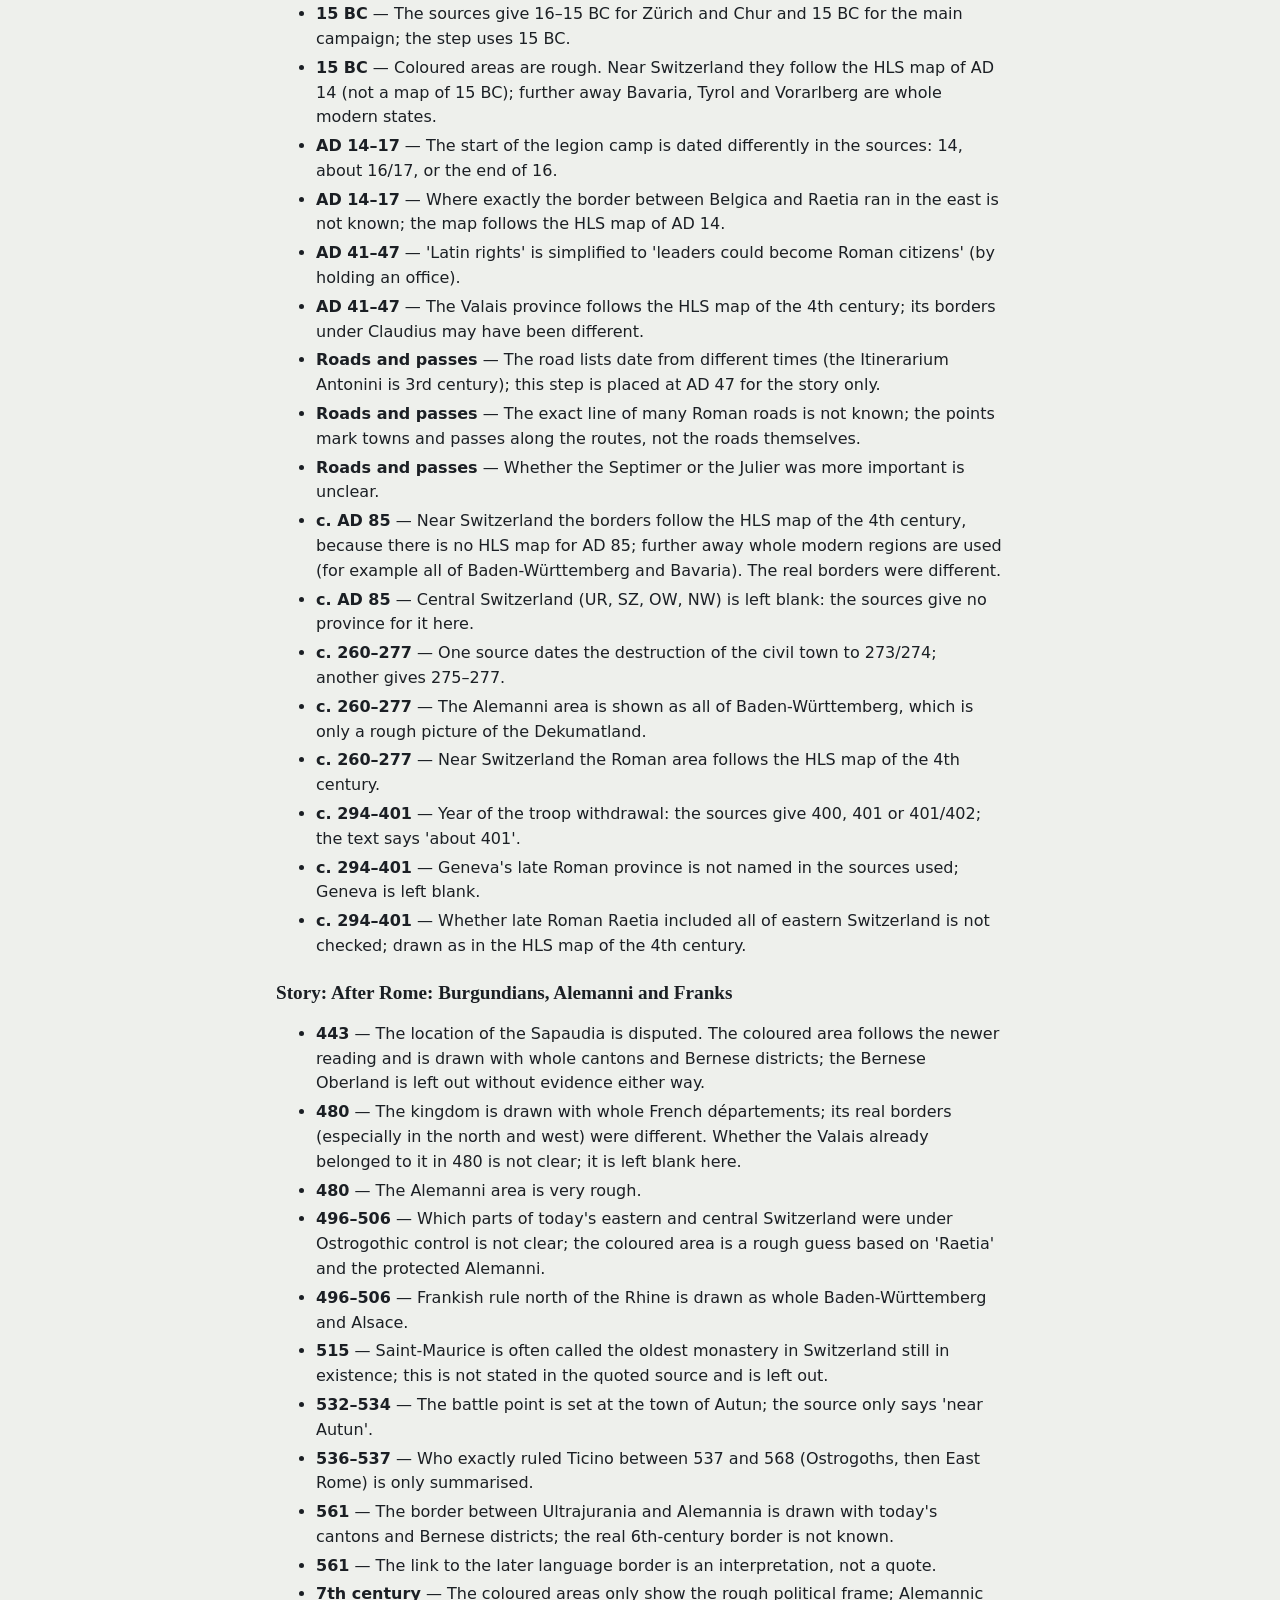
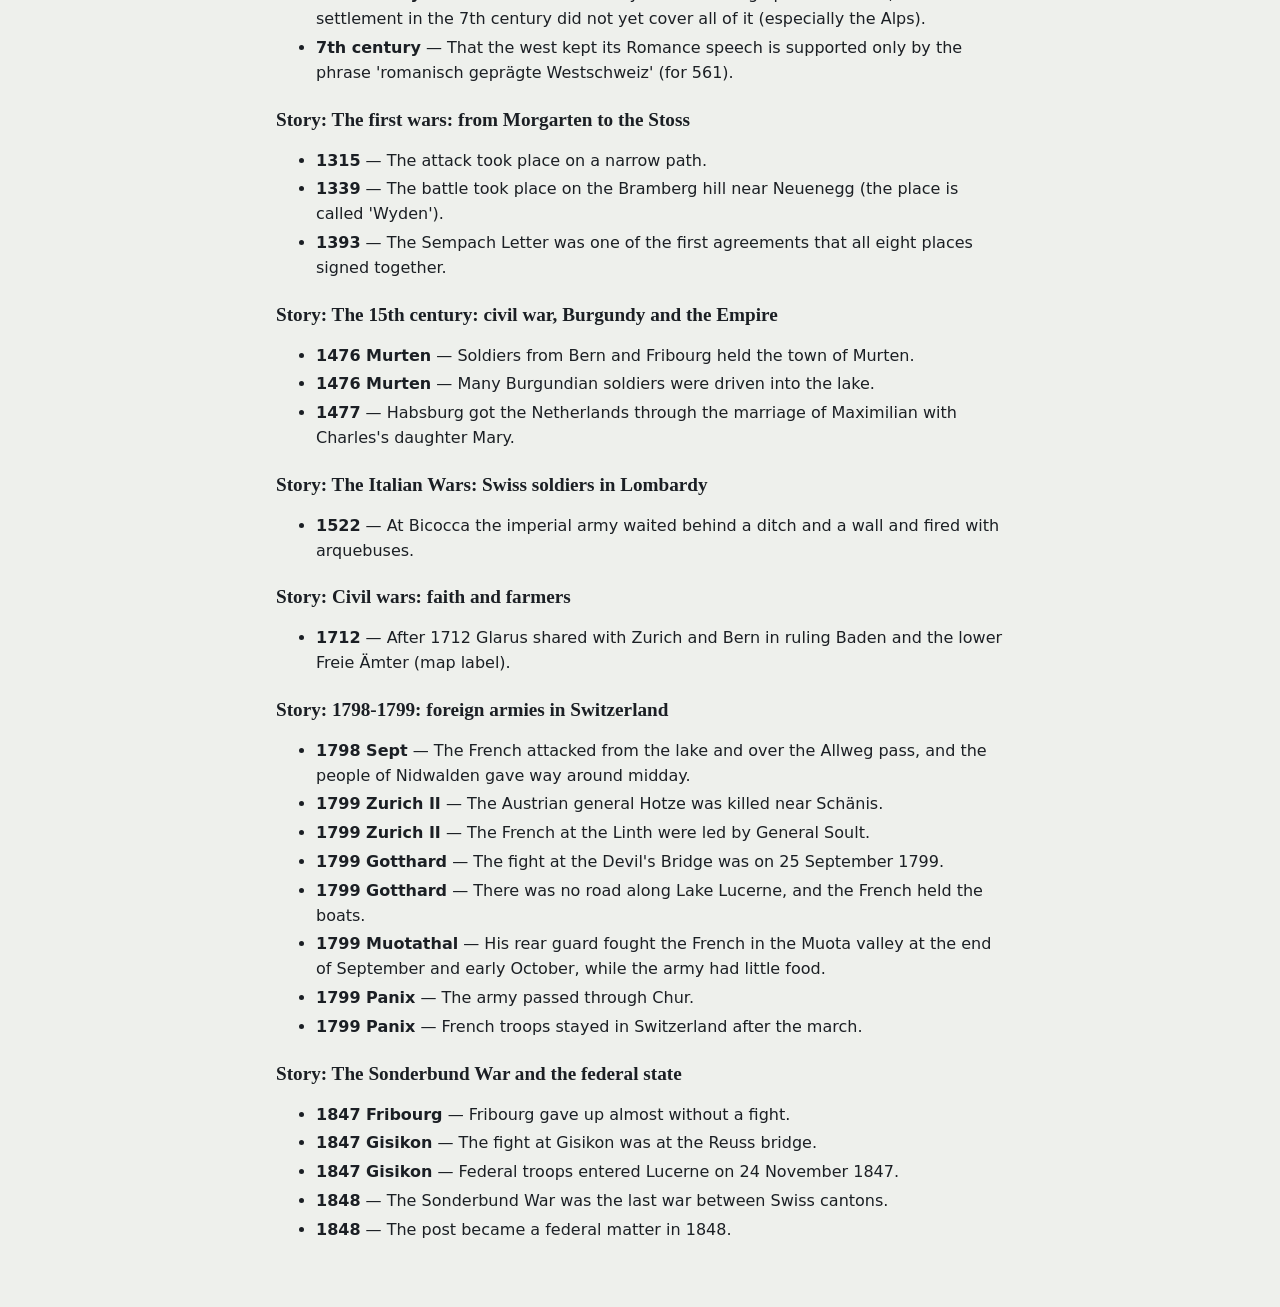
==== commit 37e08fc6: "Romans story: broad shapes traced from HLS maps or drawn by hand instead of today's municipalities C" ====
--- a/uncertain.html
+++ b/uncertain.html
@@ -231,28 +231,30 @@
 <h3>Story: Celts and Romans: from the Helvetii to the Rhine frontier</h3>
 <ul>
 <li><strong>c. 450 BC</strong> — The coloured area is only a rough sign for &#x27;Celtic Iron Age culture on the Swiss Plateau&#x27;; no borders are known for this time.</li>
-<li><strong>c. 100 BC</strong> — All borders are rough: they are drawn with today&#x27;s cantons, districts and foreign regions. The eastern Plateau (east of Zürich) and central Switzerland are drawn or left blank without exact evidence.</li>
+<li><strong>c. 100 BC</strong> — All borders are rough: the Helvetii and the Roman land follow HLS maps; the Raurici, the Valais tribes, the Lepontii and the Raetians are drawn by hand. The eastern Plateau (east of Zürich) and central Switzerland are drawn or left blank without exact evidence.</li>
 <li><strong>c. 100 BC</strong> — Most other valleys of Graubünden may have been Celtic, not Raetian (opinion of R. Frei-Stolba); they are left blank.</li>
 <li><strong>58 BC March</strong> — The Mont Vully burn layer was once linked with 58 BC; this idea was given up (fire about 80 BC).</li>
 <li><strong>58 BC March</strong> — The extent of Gallia Narbonensis is drawn very roughly.</li>
 <li><strong>58 BC June: Bibracte</strong> — The place of the battle is not certain (the source says &#x27;probably near Montmort&#x27;). The point is set at the village of Montmort.</li>
-<li><strong>45–44 BC</strong> — The border of the Nyon colony is not exactly known (Aubonne, Venoge or Morge); here only today&#x27;s Nyon district is coloured.</li>
+<li><strong>45–44 BC</strong> — The border of the Nyon colony is not exactly known (Aubonne, Venoge or Morge); here a rough shape around Nyon is drawn, up to about Aubonne.</li>
 <li><strong>45–44 BC</strong> — Whether the Helvetii had a formal treaty with Caesar is open.</li>
 <li><strong>15 BC</strong> — The sources give 16–15 BC for Zürich and Chur and 15 BC for the main campaign; the step uses 15 BC.</li>
-<li><strong>15 BC</strong> — Coloured areas are rough; Bavaria, Tyrol and Vorarlberg are whole modern states.</li>
+<li><strong>15 BC</strong> — Coloured areas are rough. Near Switzerland they follow the HLS map of AD 14 (not a map of 15 BC); further away Bavaria, Tyrol and Vorarlberg are whole modern states.</li>
 <li><strong>AD 14–17</strong> — The start of the legion camp is dated differently in the sources: 14, about 16/17, or the end of 16.</li>
-<li><strong>AD 14–17</strong> — Where exactly the border between Belgica and Raetia ran in the east is not known; central and eastern Switzerland are left blank or drawn roughly.</li>
+<li><strong>AD 14–17</strong> — Where exactly the border between Belgica and Raetia ran in the east is not known; the map follows the HLS map of AD 14.</li>
 <li><strong>AD 41–47</strong> — &#x27;Latin rights&#x27; is simplified to &#x27;leaders could become Roman citizens&#x27; (by holding an office).</li>
+<li><strong>AD 41–47</strong> — The Valais province follows the HLS map of the 4th century; its borders under Claudius may have been different.</li>
 <li><strong>Roads and passes</strong> — The road lists date from different times (the Itinerarium Antonini is 3rd century); this step is placed at AD 47 for the story only.</li>
 <li><strong>Roads and passes</strong> — The exact line of many Roman roads is not known; the points mark towns and passes along the routes, not the roads themselves.</li>
 <li><strong>Roads and passes</strong> — Whether the Septimer or the Julier was more important is unclear.</li>
-<li><strong>c. AD 85</strong> — Province borders are drawn with whole modern cantons and regions (for example all of Baden-Württemberg, Rhineland-Palatinate and Bavaria); the real borders were different.</li>
+<li><strong>c. AD 85</strong> — Near Switzerland the borders follow the HLS map of the 4th century, because there is no HLS map for AD 85; further away whole modern regions are used (for example all of Baden-Württemberg and Bavaria). The real borders were different.</li>
 <li><strong>c. AD 85</strong> — Central Switzerland (UR, SZ, OW, NW) is left blank: the sources give no province for it here.</li>
 <li><strong>c. 260–277</strong> — One source dates the destruction of the civil town to 273/274; another gives 275–277.</li>
 <li><strong>c. 260–277</strong> — The Alemanni area is shown as all of Baden-Württemberg, which is only a rough picture of the Dekumatland.</li>
+<li><strong>c. 260–277</strong> — Near Switzerland the Roman area follows the HLS map of the 4th century.</li>
 <li><strong>c. 294–401</strong> — Year of the troop withdrawal: the sources give 400, 401 or 401/402; the text says &#x27;about 401&#x27;.</li>
 <li><strong>c. 294–401</strong> — Geneva&#x27;s late Roman province is not named in the sources used; Geneva is left blank.</li>
-<li><strong>c. 294–401</strong> — Whether late Roman Raetia included all of eastern Switzerland is not checked; drawn roughly.</li>
+<li><strong>c. 294–401</strong> — Whether late Roman Raetia included all of eastern Switzerland is not checked; drawn as in the HLS map of the 4th century.</li>
 </ul>
 <h3>Story: After Rome: Burgundians, Alemanni and Franks</h3>
 <ul>
--- a/styles.css
+++ b/styles.css
@@ -320,3 +320,7 @@
 .ctx-toggle { position: absolute; right: 12px; top: 12px; border: 1px solid var(--line); background: var(--panel); color: var(--ink);
   border-radius: 999px; padding: 5px 12px; font: 600 0.82rem "IBM Plex Sans", sans-serif; cursor: pointer; }
 .ctx-toggle[hidden] { display: none; }
+
+/* Drawn shapes (test): no hard lines inside old territories; today's border only faint */
+.shaped-look .territory:not(.empty) { stroke: none; }
+.shaped-look .outline { stroke-opacity: 0.25; }
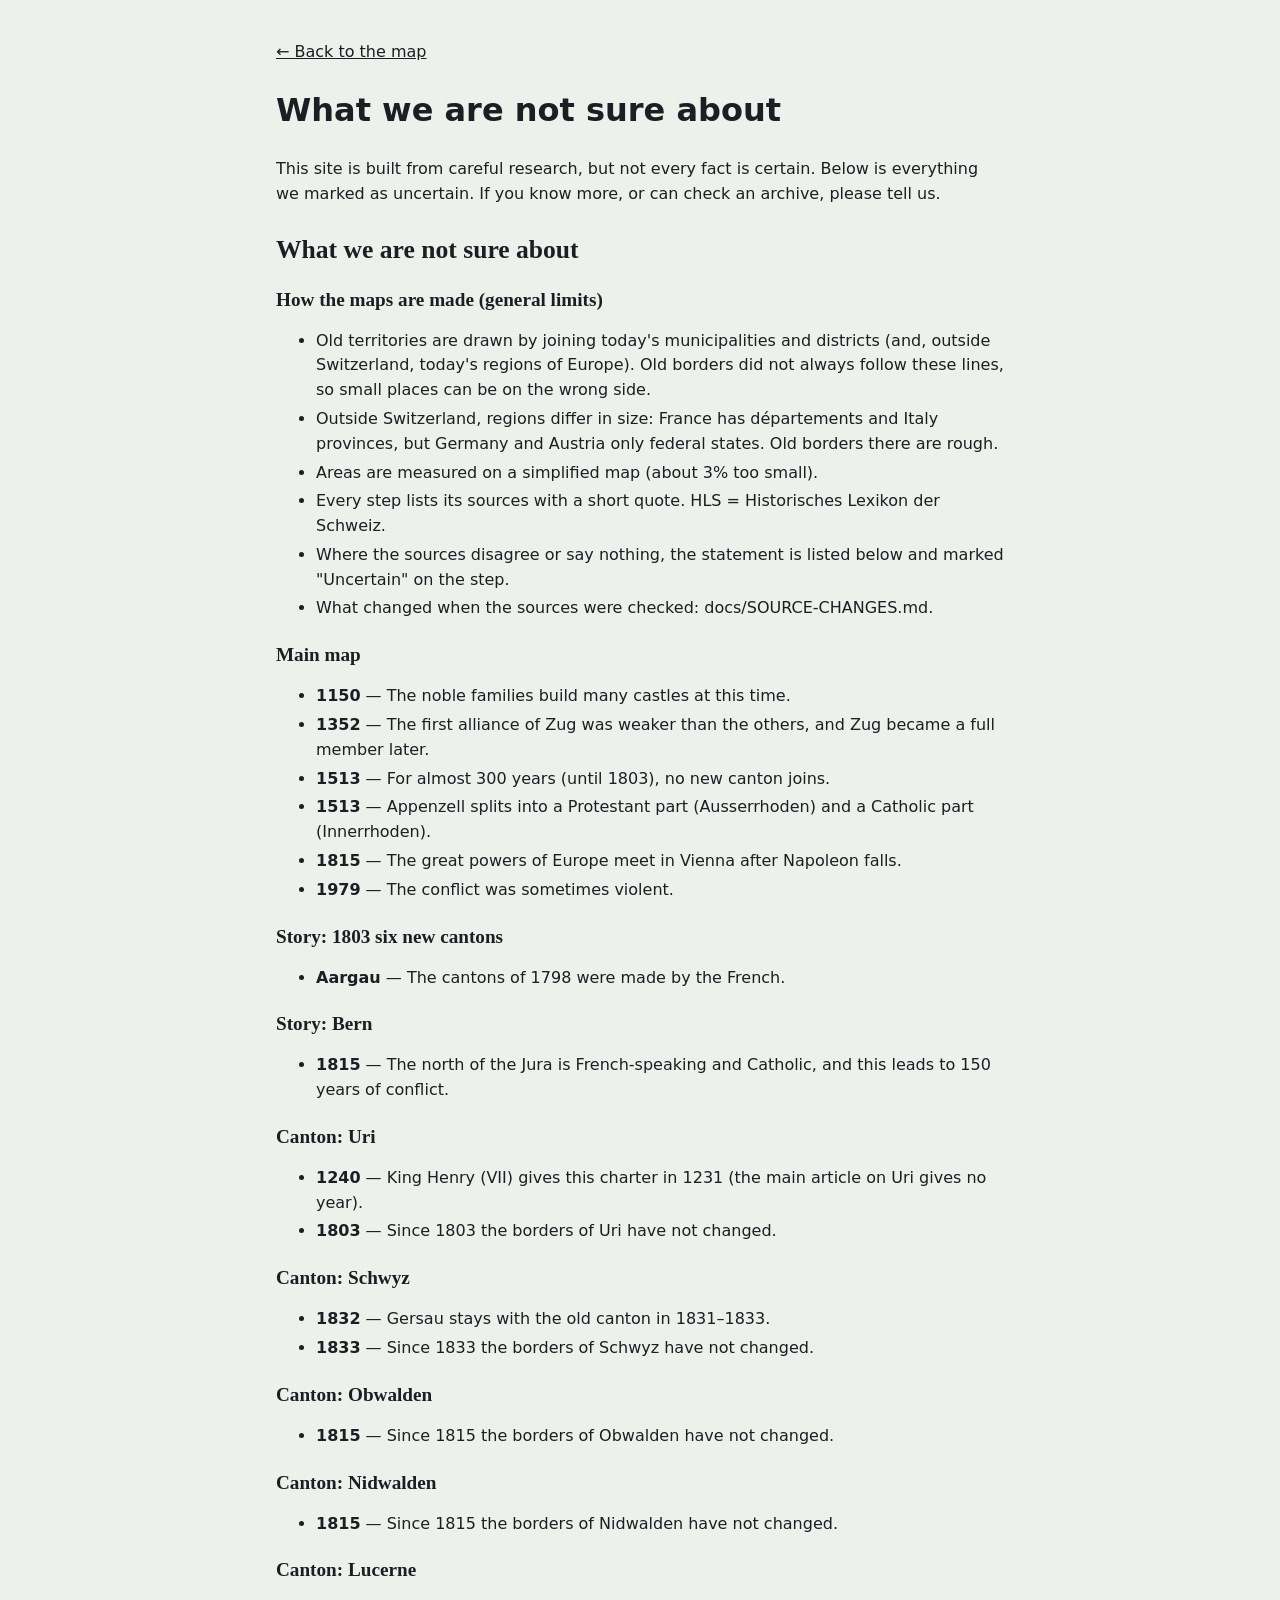
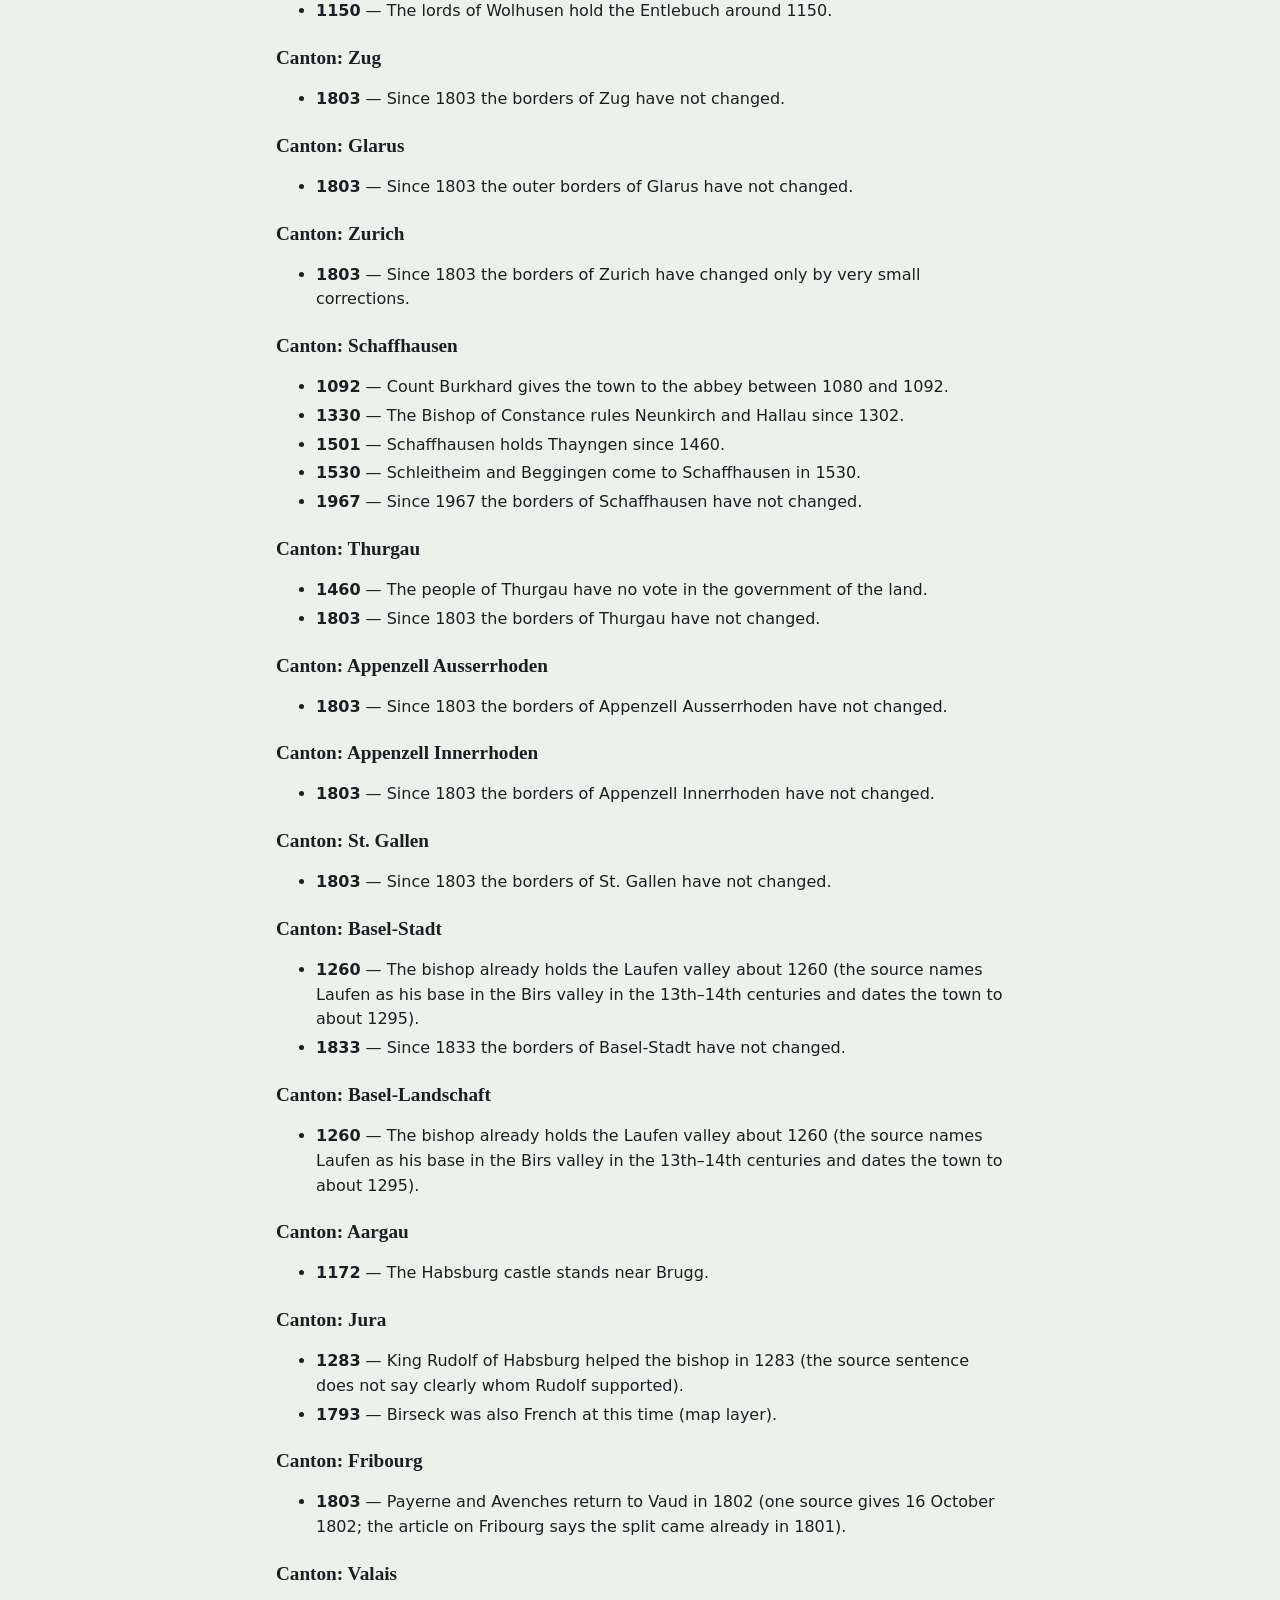
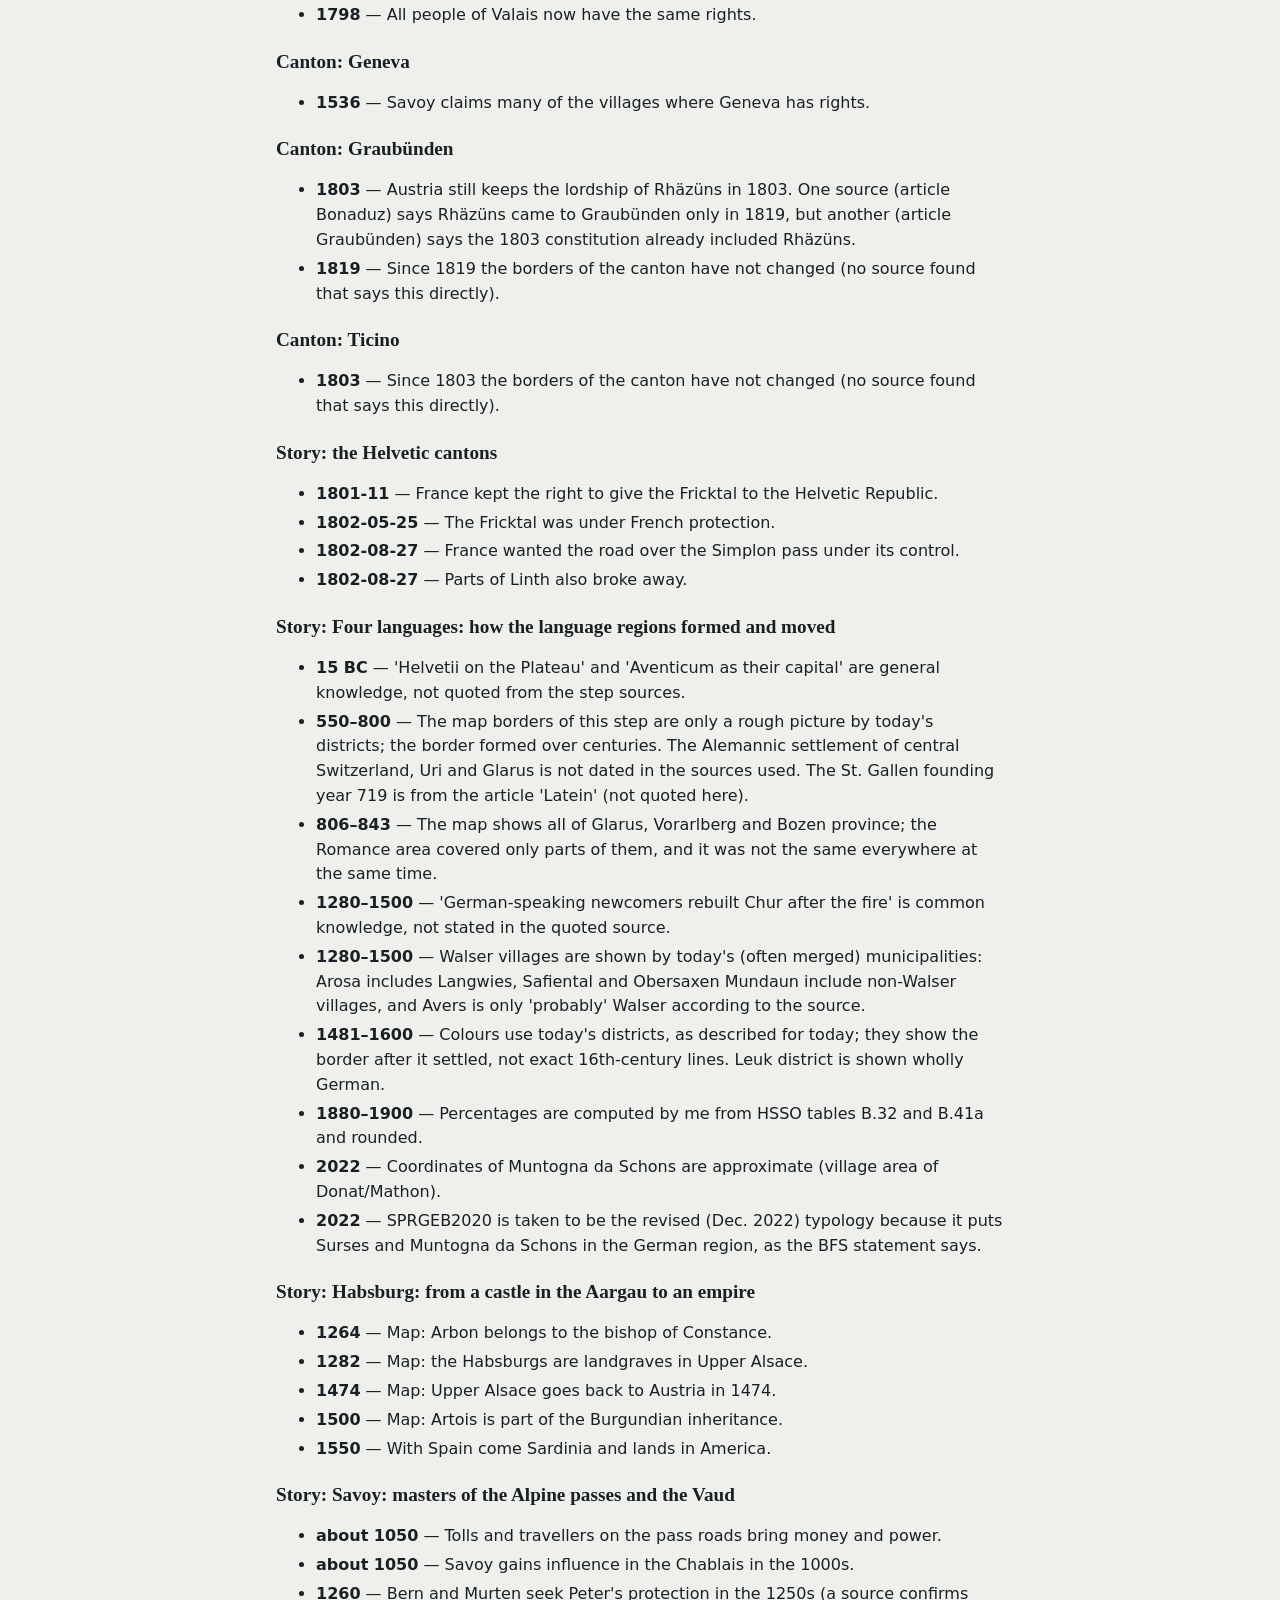
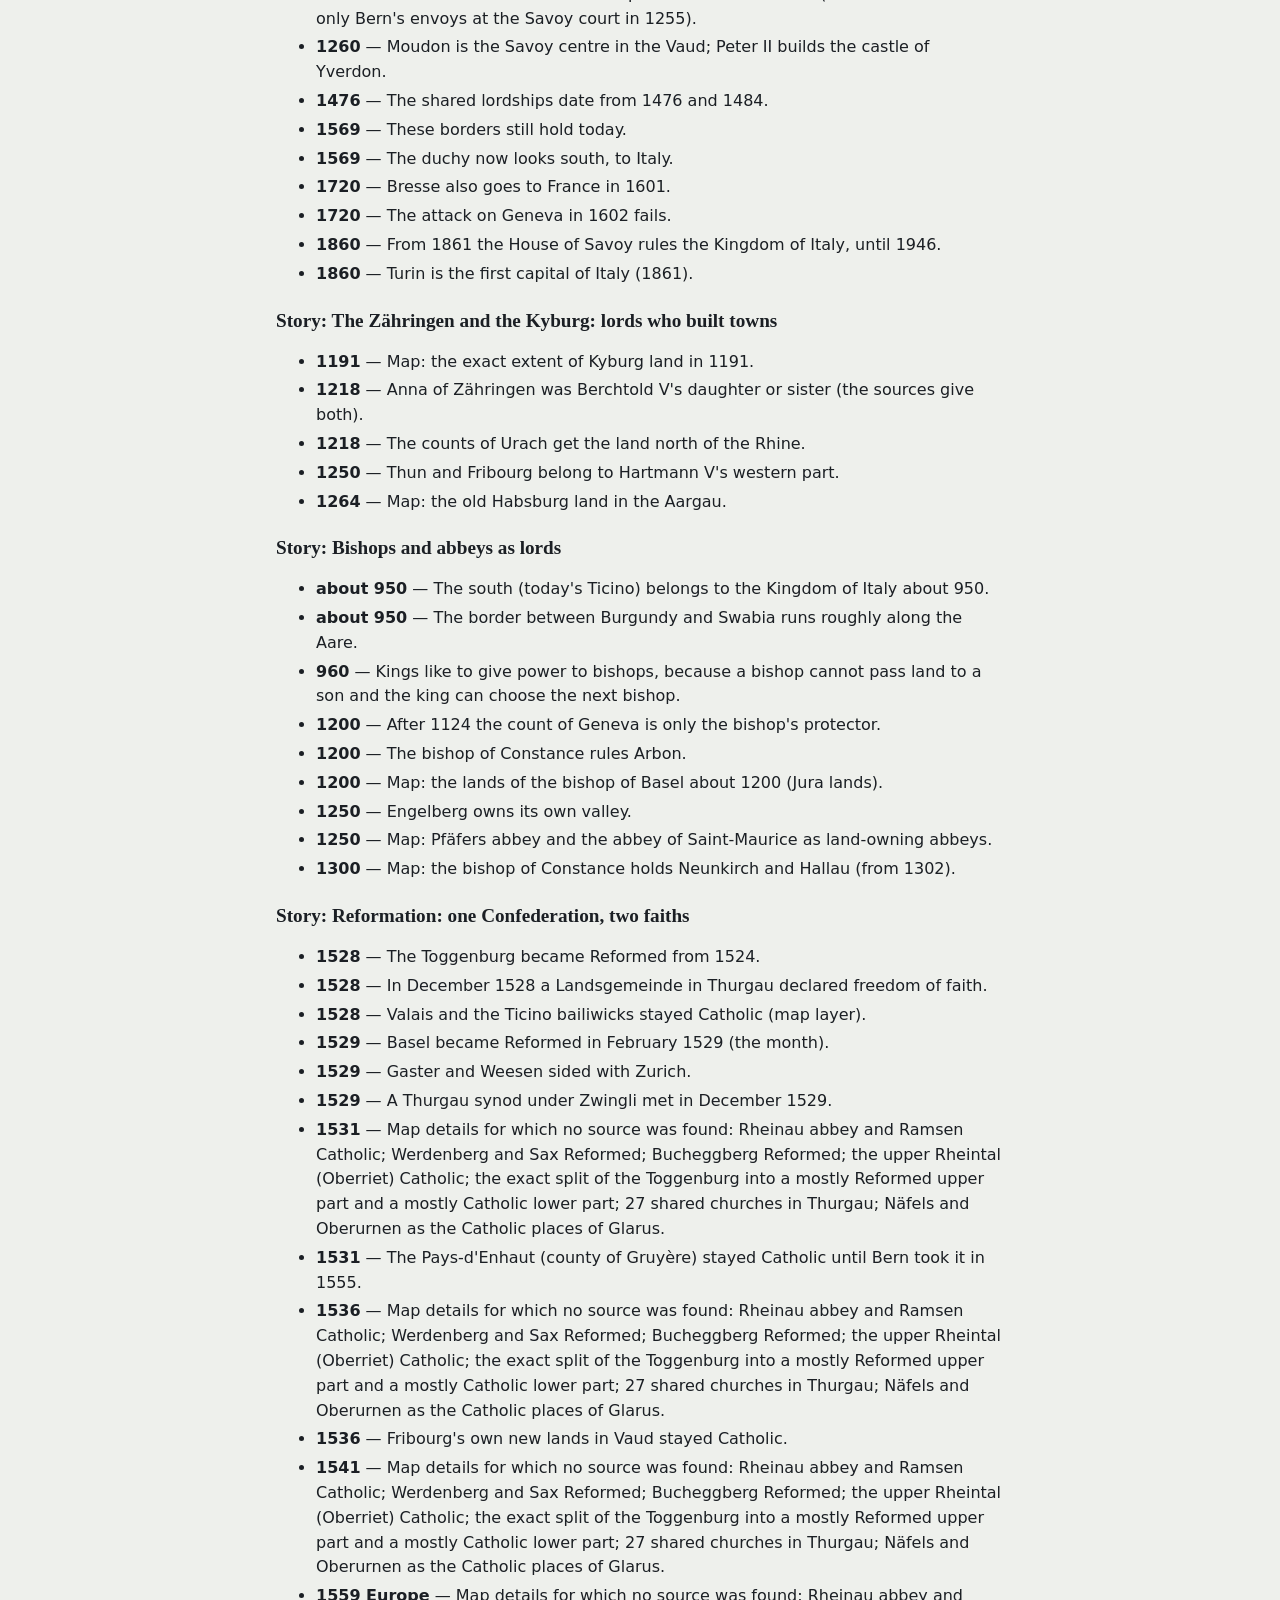
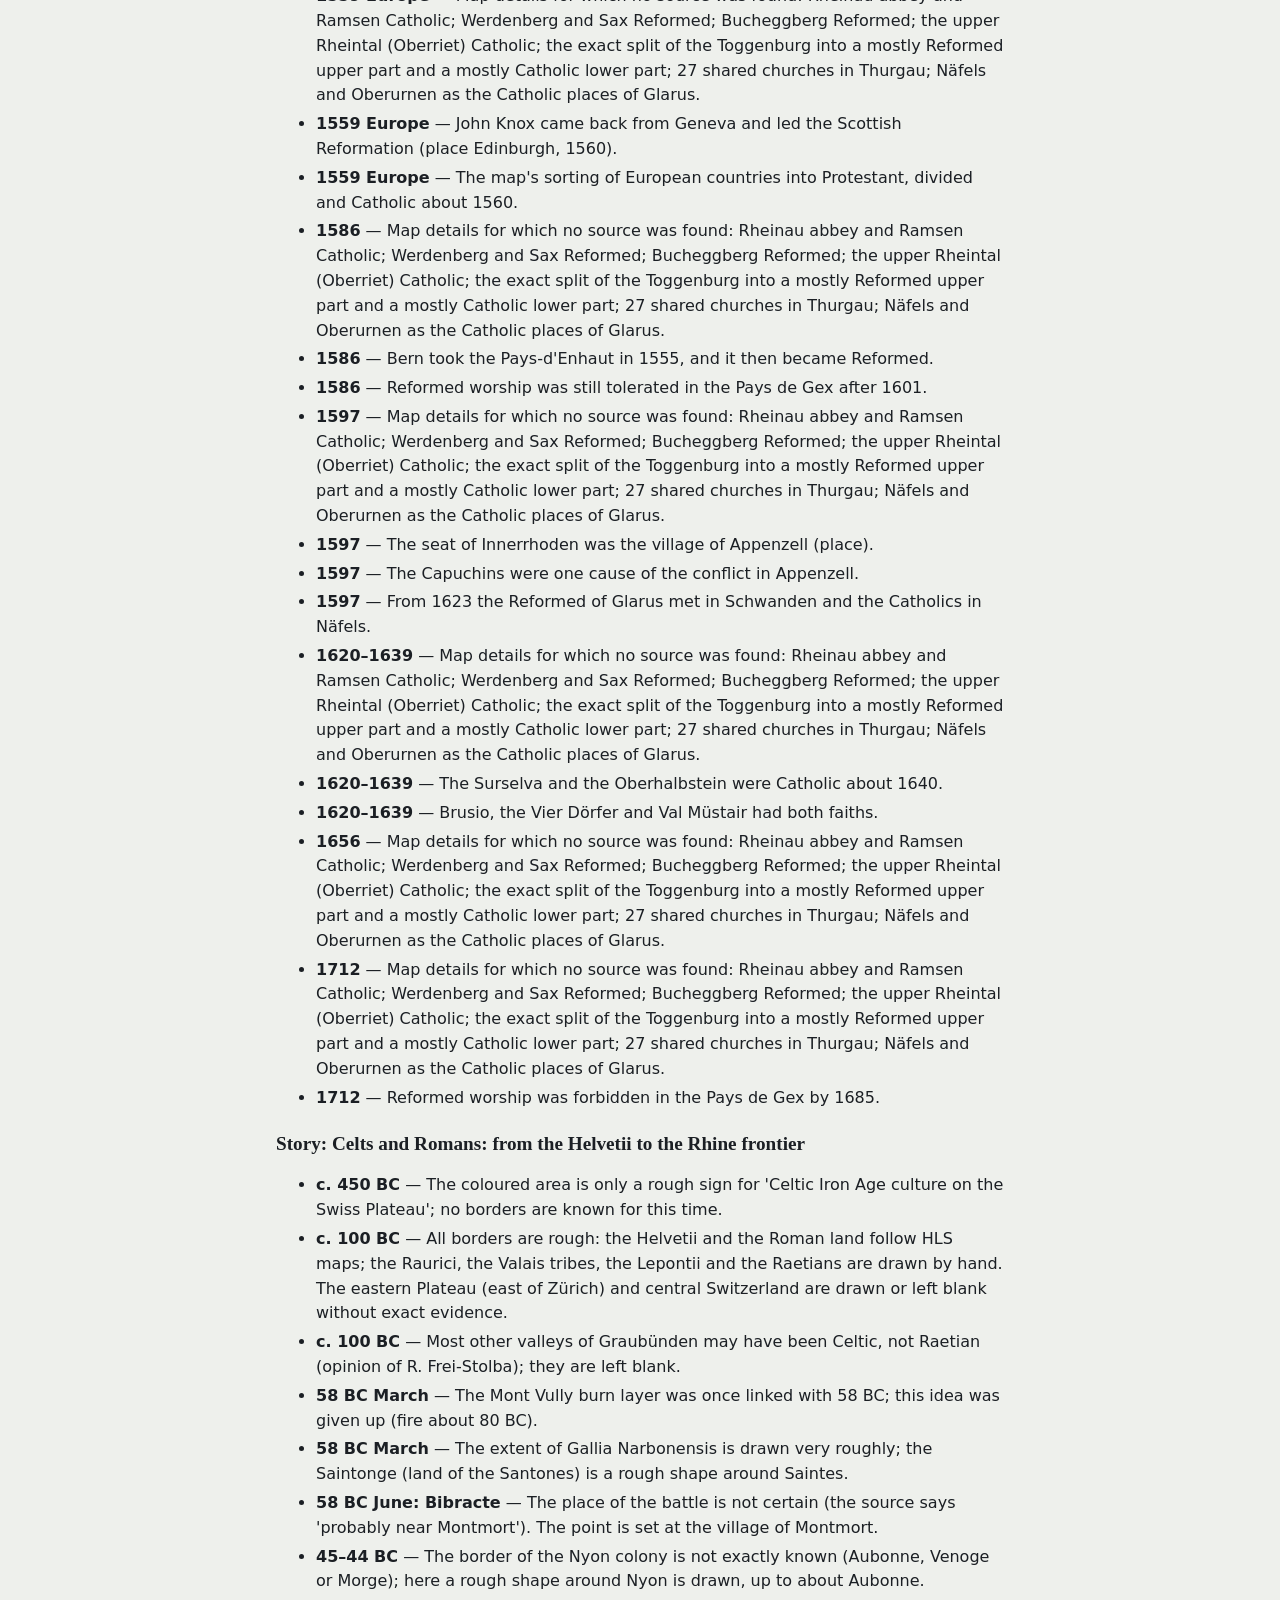
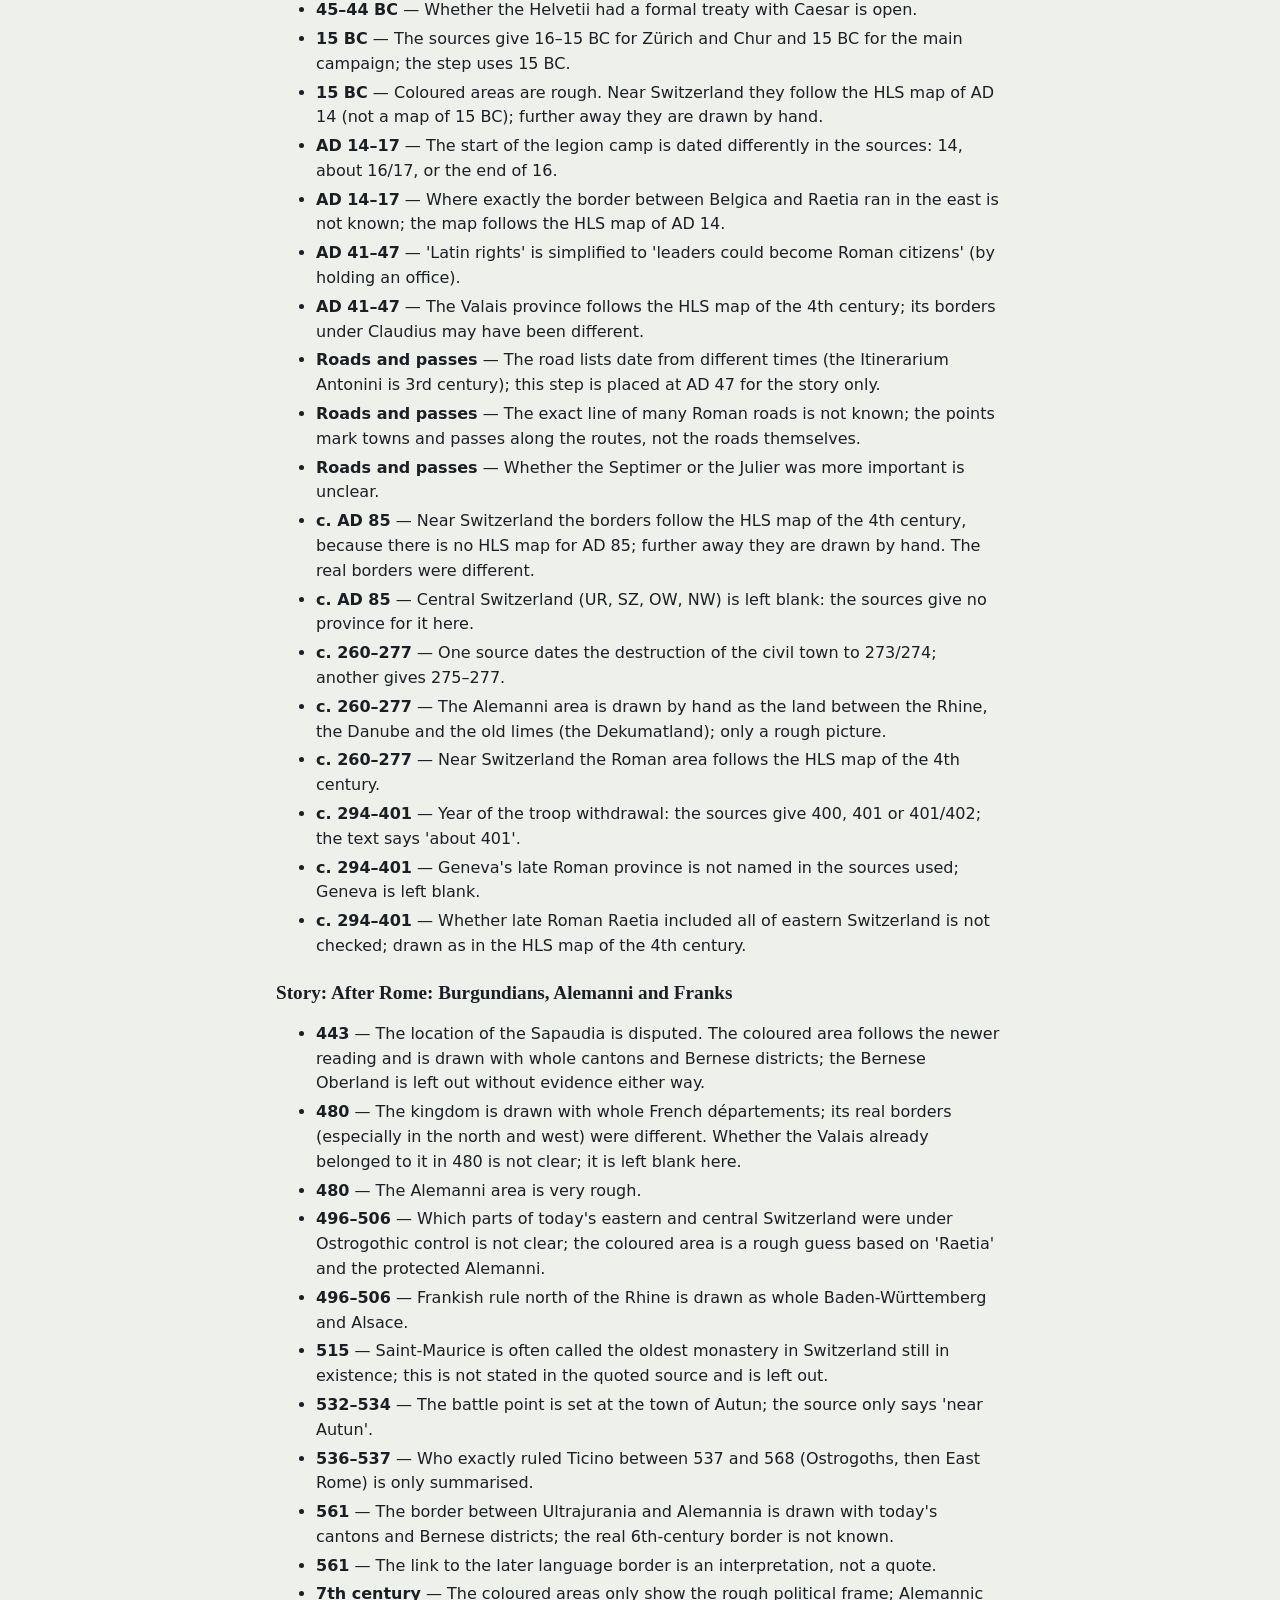
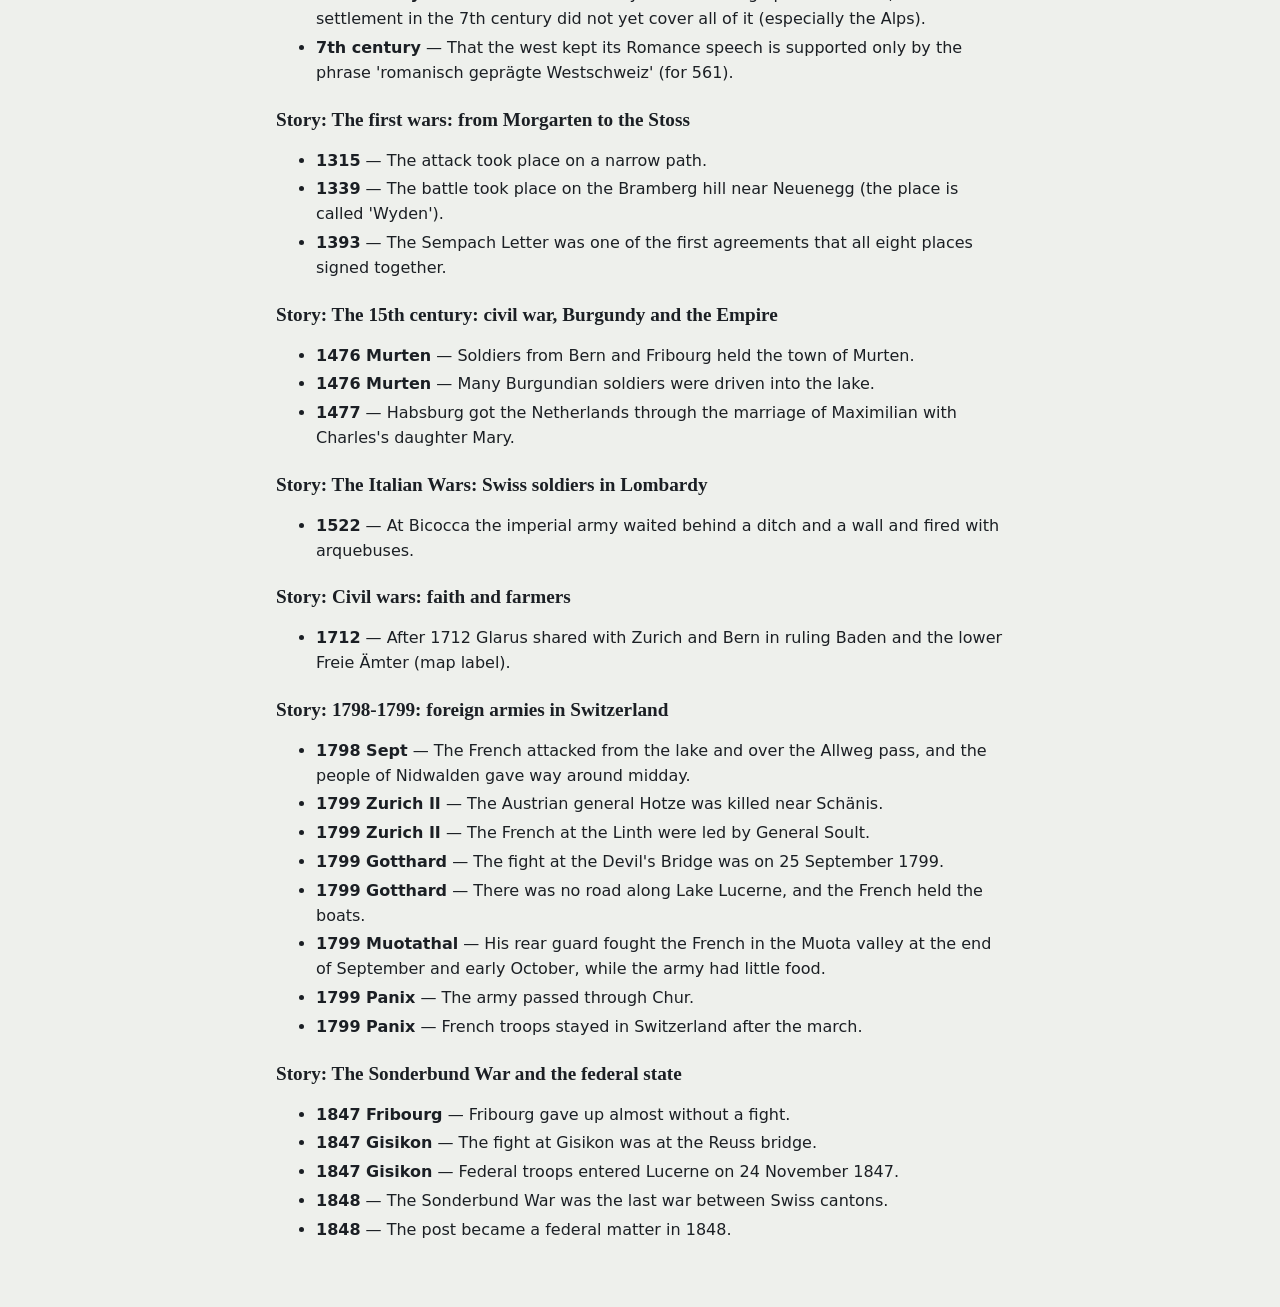
==== commit 9635e8b9: "Romans story: broad hand-drawn shapes outside Switzerland too, no modern regions Co-Authored-By: Cla" ====
--- a/uncertain.html
+++ b/uncertain.html
@@ -234,12 +234,12 @@
 <li><strong>c. 100 BC</strong> — All borders are rough: the Helvetii and the Roman land follow HLS maps; the Raurici, the Valais tribes, the Lepontii and the Raetians are drawn by hand. The eastern Plateau (east of Zürich) and central Switzerland are drawn or left blank without exact evidence.</li>
 <li><strong>c. 100 BC</strong> — Most other valleys of Graubünden may have been Celtic, not Raetian (opinion of R. Frei-Stolba); they are left blank.</li>
 <li><strong>58 BC March</strong> — The Mont Vully burn layer was once linked with 58 BC; this idea was given up (fire about 80 BC).</li>
-<li><strong>58 BC March</strong> — The extent of Gallia Narbonensis is drawn very roughly.</li>
+<li><strong>58 BC March</strong> — The extent of Gallia Narbonensis is drawn very roughly; the Saintonge (land of the Santones) is a rough shape around Saintes.</li>
 <li><strong>58 BC June: Bibracte</strong> — The place of the battle is not certain (the source says &#x27;probably near Montmort&#x27;). The point is set at the village of Montmort.</li>
 <li><strong>45–44 BC</strong> — The border of the Nyon colony is not exactly known (Aubonne, Venoge or Morge); here a rough shape around Nyon is drawn, up to about Aubonne.</li>
 <li><strong>45–44 BC</strong> — Whether the Helvetii had a formal treaty with Caesar is open.</li>
 <li><strong>15 BC</strong> — The sources give 16–15 BC for Zürich and Chur and 15 BC for the main campaign; the step uses 15 BC.</li>
-<li><strong>15 BC</strong> — Coloured areas are rough. Near Switzerland they follow the HLS map of AD 14 (not a map of 15 BC); further away Bavaria, Tyrol and Vorarlberg are whole modern states.</li>
+<li><strong>15 BC</strong> — Coloured areas are rough. Near Switzerland they follow the HLS map of AD 14 (not a map of 15 BC); further away they are drawn by hand.</li>
 <li><strong>AD 14–17</strong> — The start of the legion camp is dated differently in the sources: 14, about 16/17, or the end of 16.</li>
 <li><strong>AD 14–17</strong> — Where exactly the border between Belgica and Raetia ran in the east is not known; the map follows the HLS map of AD 14.</li>
 <li><strong>AD 41–47</strong> — &#x27;Latin rights&#x27; is simplified to &#x27;leaders could become Roman citizens&#x27; (by holding an office).</li>
@@ -247,10 +247,10 @@
 <li><strong>Roads and passes</strong> — The road lists date from different times (the Itinerarium Antonini is 3rd century); this step is placed at AD 47 for the story only.</li>
 <li><strong>Roads and passes</strong> — The exact line of many Roman roads is not known; the points mark towns and passes along the routes, not the roads themselves.</li>
 <li><strong>Roads and passes</strong> — Whether the Septimer or the Julier was more important is unclear.</li>
-<li><strong>c. AD 85</strong> — Near Switzerland the borders follow the HLS map of the 4th century, because there is no HLS map for AD 85; further away whole modern regions are used (for example all of Baden-Württemberg and Bavaria). The real borders were different.</li>
+<li><strong>c. AD 85</strong> — Near Switzerland the borders follow the HLS map of the 4th century, because there is no HLS map for AD 85; further away they are drawn by hand. The real borders were different.</li>
 <li><strong>c. AD 85</strong> — Central Switzerland (UR, SZ, OW, NW) is left blank: the sources give no province for it here.</li>
 <li><strong>c. 260–277</strong> — One source dates the destruction of the civil town to 273/274; another gives 275–277.</li>
-<li><strong>c. 260–277</strong> — The Alemanni area is shown as all of Baden-Württemberg, which is only a rough picture of the Dekumatland.</li>
+<li><strong>c. 260–277</strong> — The Alemanni area is drawn by hand as the land between the Rhine, the Danube and the old limes (the Dekumatland); only a rough picture.</li>
 <li><strong>c. 260–277</strong> — Near Switzerland the Roman area follows the HLS map of the 4th century.</li>
 <li><strong>c. 294–401</strong> — Year of the troop withdrawal: the sources give 400, 401 or 401/402; the text says &#x27;about 401&#x27;.</li>
 <li><strong>c. 294–401</strong> — Geneva&#x27;s late Roman province is not named in the sources used; Geneva is left blank.</li>
